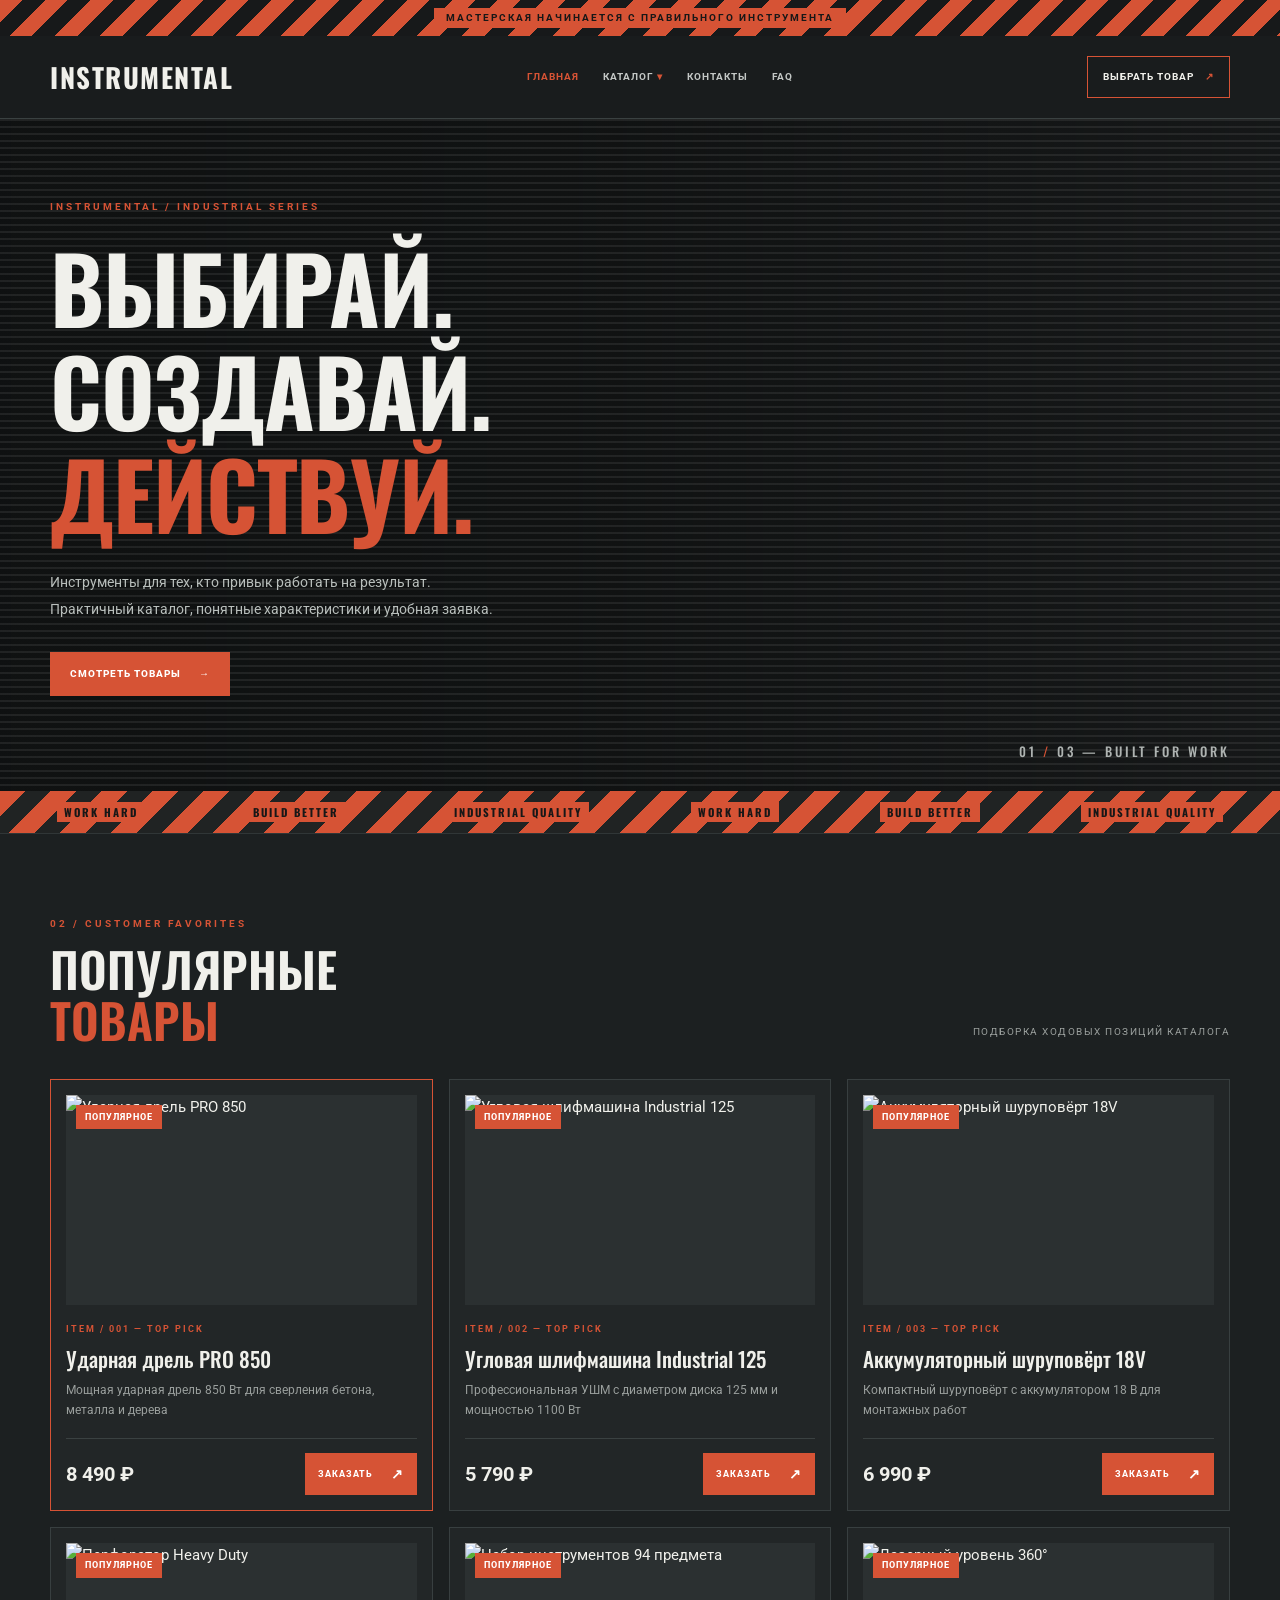
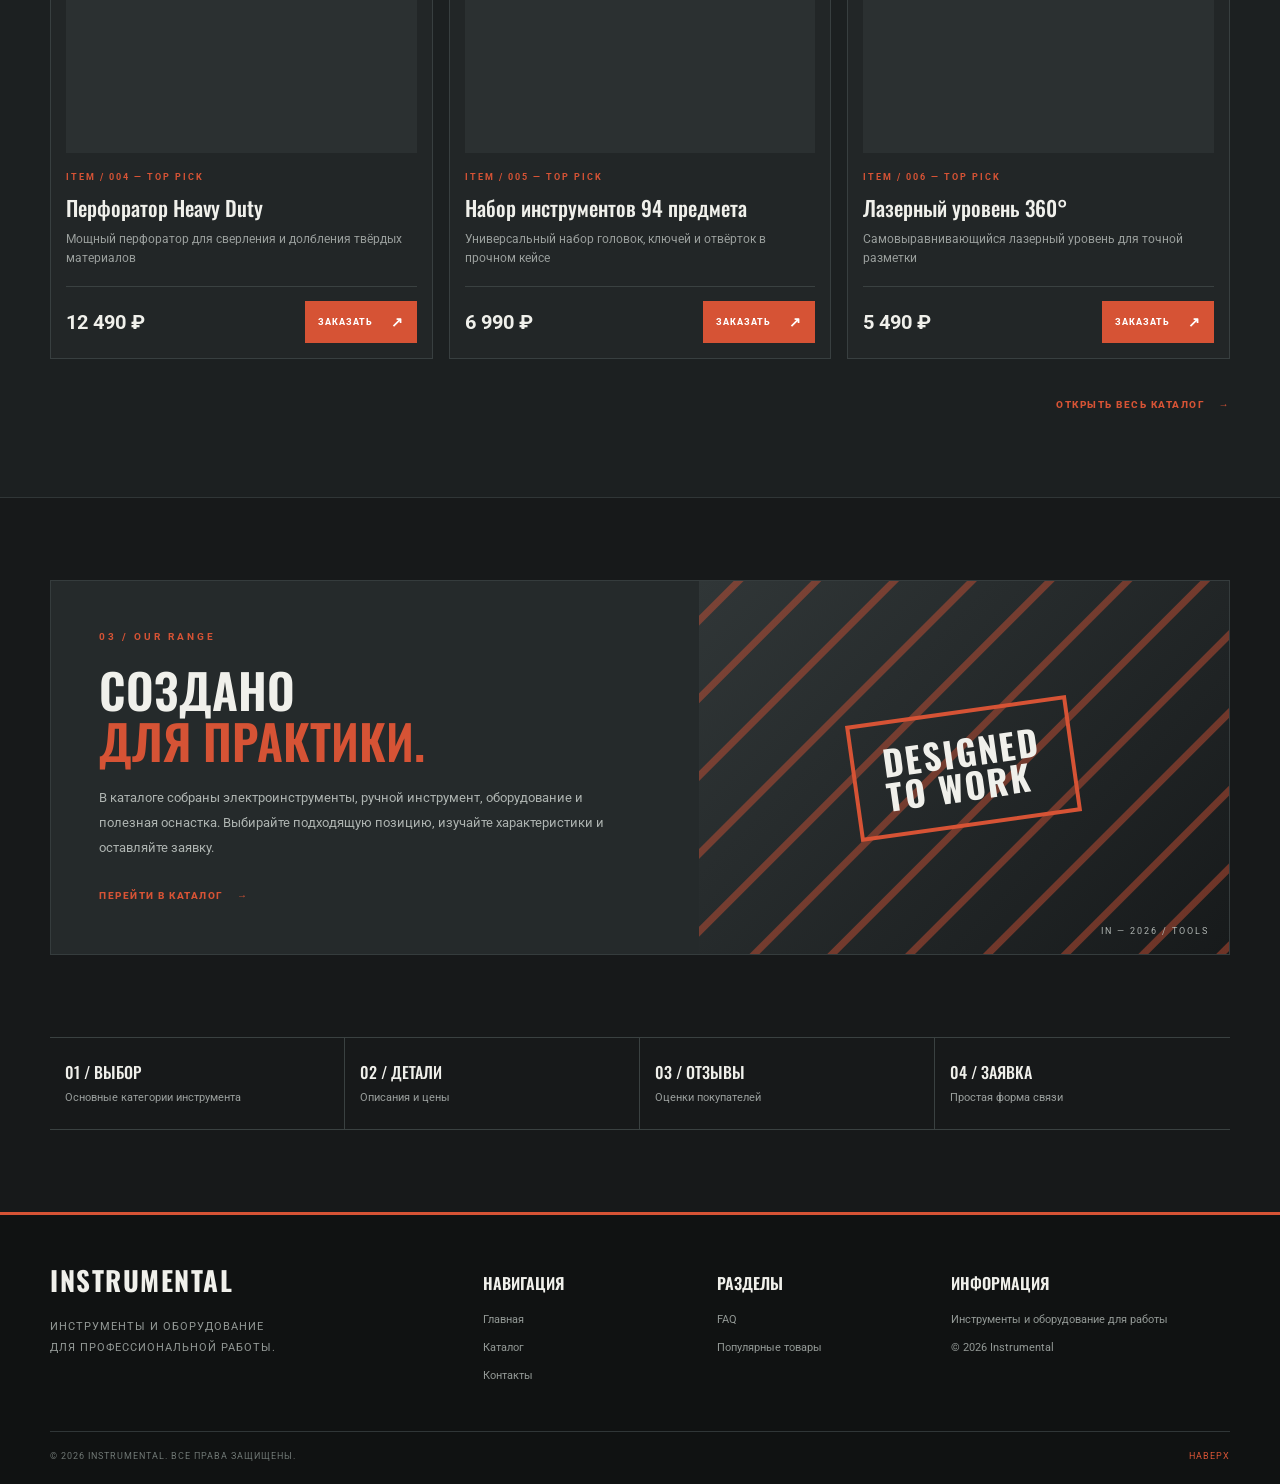
==== index.html @ 22a8054e "рефакторинг html" ====
<!DOCTYPE html>
<html lang="ru">

<head>
    <meta charset="UTF-8">
    <meta name="viewport" content="width=device-width, initial-scale=1.0">
    <meta name="theme-color" content="#171a1b">

    <link rel="preconnect" href="https://fonts.googleapis.com">
    <link rel="preconnect" href="https://fonts.gstatic.com" crossorigin>

    <link
        href="https://fonts.googleapis.com/css2?family=Oswald:wght@400;500;600;700&family=Roboto:wght@300;400;500;700&display=swap"
        rel="stylesheet"
    >

    <link rel="stylesheet" href="css/style.css">

    <meta
        name="description"
        content="Инструменты для мастерской и строительства. Каталог электроинструментов, оснастки и оборудования."
    >

    <title>INSTRUMENTAL — инструменты для работы</title>

    <script src="js/products.js" defer></script>
    <script src="js/home.js" defer></script>
    <script src="js/order-form.js" defer></script>
    <script src="js/to-top.js" defer></script>
</head>

<body>

    <div class="topbar" id="topbar">
        <span>
            МАСТЕРСКАЯ НАЧИНАЕТСЯ С ПРАВИЛЬНОГО ИНСТРУМЕНТА
        </span>
    </div>

    <header class="site-header" id="top">
        <div class="container site-header__inner">

            <a class="site-logo" href="index.html">
                <span class="site-logo__word">INSTRUMENTAL</span>
            </a>

            <nav class="site-nav" aria-label="Основная навигация">
                <ul class="site-nav__list">

                    <li>
                        <a
                            class="site-nav__link site-nav__link--active"
                            href="index.html"
                        >
                            Главная
                        </a>
                    </li>

                    <li class="site-nav__item--dropdown">
                        <a class="site-nav__link" href="catalog.html">
                            Каталог
                            <span class="dropdown-arrow">▾</span>
                        </a>

                        <ul class="dropdown-menu">
                            <li>
                                <a href="catalog.html?category=power">
                                    Электроинструменты
                                </a>
                            </li>

                            <li>
                                <a href="catalog.html?category=hand">
                                    Ручные инструменты
                                </a>
                            </li>

                            <li>
                                <a href="catalog.html?category=equipment">
                                    Оборудование
                                </a>
                            </li>

                            <li>
                                <a href="catalog.html?category=accessories">
                                    Аксессуары
                                </a>
                            </li>

                            <li>
                                <a href="catalog.html">
                                    Все товары
                                </a>
                            </li>
                        </ul>
                    </li>

                    <li>
                        <a class="site-nav__link" href="contacts.html">
                            Контакты
                        </a>
                    </li>

                    <li>
                        <a class="site-nav__link" href="faq.html">
                            FAQ
                        </a>
                    </li>

                </ul>
            </nav>

            <a class="header-cta" href="catalog.html">
                ВЫБРАТЬ ТОВАР
                <span>↗</span>
            </a>

        </div>
    </header>

    <main>

        <!-- Hero -->
        <section class="hero">
            <div class="hero__texture"></div>

            <div class="container hero__inner">

                <div class="hero__content">
                    <p class="eyebrow">INSTRUMENTAL / INDUSTRIAL SERIES</p>

                    <h1>
                        ВЫБИРАЙ.<br>
                        СОЗДАВАЙ.<br>
                        <span>ДЕЙСТВУЙ.</span>
                    </h1>

                    <p class="hero__description">
                        Инструменты для тех, кто привык работать на результат.
                        Практичный каталог, понятные характеристики
                        и удобная заявка.
                    </p>

                    <a class="button button--primary" href="#popular">
                        СМОТРЕТЬ ТОВАРЫ
                        <span>→</span>
                    </a>
                </div>

                <div class="hero__index">
                    01 <span>/</span> 03 — BUILT FOR WORK
                </div>

            </div>
        </section>

        <!-- Running ticker -->
        <div class="signal-strip">
            <div class="signal-strip__track">
                <span>WORK HARD</span>
                <span>BUILD BETTER</span>
                <span>INDUSTRIAL QUALITY</span>
                <span>WORK HARD</span>
                <span>BUILD BETTER</span>
                <span>INDUSTRIAL QUALITY</span>
            </div>
        </div>

        <!-- Popular products -->
        <section class="section section--products" id="popular">
            <div class="container">

                <div class="section-heading">
                    <div>
                        <p class="eyebrow">02 / CUSTOMER FAVORITES</p>

                        <h2>
                            ПОПУЛЯРНЫЕ<br>
                            <span>ТОВАРЫ</span>
                        </h2>
                    </div>

                    <p class="section-heading__note">
                        ПОДБОРКА ХОДОВЫХ ПОЗИЦИЙ КАТАЛОГА
                    </p>
                </div>

                <div class="products-grid" id="popular-products"></div>

                <div class="section-more">
                    <a class="text-link" href="catalog.html">
                        ОТКРЫТЬ ВЕСЬ КАТАЛОГ
                        <span>→</span>
                    </a>
                </div>

            </div>
        </section>

        <!-- Catalog information -->
        <section class="container info-section">
            <div class="info-panel">

                <div class="info-panel__content">
                    <p class="eyebrow">03 / OUR RANGE</p>

                    <h2>
                        СОЗДАНО<br>
                        <span>ДЛЯ ПРАКТИКИ.</span>
                    </h2>

                    <p>
                        В каталоге собраны электроинструменты, ручной инструмент,
                        оборудование и полезная оснастка. Выбирайте подходящую
                        позицию, изучайте характеристики и оставляйте заявку.
                    </p>

                    <a class="text-link" href="catalog.html">
                        ПЕРЕЙТИ В КАТАЛОГ
                        <span>→</span>
                    </a>
                </div>

                <div class="info-panel__visual">
                    <div class="info-panel__stamp">
                        DESIGNED<br>
                        TO WORK
                    </div>

                    <div class="info-panel__serial">
                        IN — 2026 / TOOLS
                    </div>
                </div>

            </div>
        </section>

        <!-- Features -->
        <section class="container feature-line">

            <div>
                <strong>01 / ВЫБОР</strong>
                <span>Основные категории инструмента</span>
            </div>

            <div>
                <strong>02 / ДЕТАЛИ</strong>
                <span>Описания и цены</span>
            </div>

            <div>
                <strong>03 / ОТЗЫВЫ</strong>
                <span>Оценки покупателей</span>
            </div>

            <div>
                <strong>04 / ЗАЯВКА</strong>
                <span>Простая форма связи</span>
            </div>

        </section>

    </main>

    <!-- Footer -->
    <footer class="site-footer">
        <div class="container">

            <div class="site-footer__main">

                <div>
                    <a class="site-logo" href="index.html">
                        <span class="site-logo__word">INSTRUMENTAL</span>
                    </a>

                    <p class="site-footer__about">
                        ИНСТРУМЕНТЫ И ОБОРУДОВАНИЕ<br>
                        ДЛЯ ПРОФЕССИОНАЛЬНОЙ РАБОТЫ.
                    </p>
                </div>

                <div>
                    <h3>НАВИГАЦИЯ</h3>

                    <a href="index.html">Главная</a>
                    <a href="catalog.html">Каталог</a>
                    <a href="contacts.html">Контакты</a>
                </div>

                <div>
                    <h3>РАЗДЕЛЫ</h3>

                    <a href="faq.html">FAQ</a>
                    <a href="index.html#popular">Популярные товары</a>
                </div>

                <div>
                    <h3>ИНФОРМАЦИЯ</h3>

                    <p>Инструменты и оборудование для работы</p>
                    <p>© 2026 Instrumental</p>
                </div>

            </div>

            <div class="site-footer__bottom">
                <span>© 2026 INSTRUMENTAL. ВСЕ ПРАВА ЗАЩИЩЕНЫ.</span>
                <a href="#topbar">НАВЕРХ</a>
            </div>

        </div>
    </footer>

    <!-- Scroll to top -->
    <button class="to-top" id="toTop" aria-label="Наверх" hidden>
        <svg
            class="to-top__screw"
            xmlns="http://www.w3.org/2000/svg"
            viewBox="185 0 140 512"
            aria-hidden="true"
        >
            <path d="M314.548-1H195.082c-3.413,0-5.973,2.56-7.68,5.12s-0.853,5.973,0.853,8.533l25.6,34.133c1.707,2.56,4.267,3.413,6.827,3.413h8.533v19.413l-5.973-1.493c-4.267-1.707-9.387,1.707-10.24,5.973-1.707,4.267,1.707,9.387,5.973,10.24l10.24,2.56v16.853l-5.973-1.493c-4.267-1.707-9.387,1.707-10.24,5.973-1.707,4.267,1.707,9.387,5.973,10.24l10.24,2.56v16.853l-5.973-1.493c-4.267-1.707-9.387,1.707-10.24,5.973-1.707,4.267,1.707,9.387,5.973,10.24l10.24,2.56v16.853l-5.973-1.493c-4.267-1.707-9.387,1.707-10.24,5.973-1.707,4.267,1.707,9.387,5.973,10.24l10.24,2.56v16.853l-5.973-1.493c-4.267-1.707-9.387,1.707-10.24,5.973-1.707,4.267,1.707,9.387,5.973,10.24l10.24,2.56v16.853l-5.973-1.493c-4.267-1.707-9.387,1.707-10.24,5.973-1.707,4.267,1.707,9.387,5.973,10.24l10.24,2.56v16.853l-5.973-1.493c-4.267-1.707-9.387,1.707-10.24,5.973-1.707,4.267,1.707,9.387,5.973,10.24l10.24,2.56v16.853l-5.973-1.493c-4.267-1.707-9.387,1.707-10.24,5.973-1.707,4.267,1.707,9.387,5.973,10.24l10.24,2.56v3.413c0,4.516.093,9.018.274,13.508l-6.247-1.562c-4.267-1.707-9.387,1.707-10.24,5.973-1.707,4.267,1.707,9.387,5.973,10.24l11.706,2.926c2.431,25.914,7.904,51.394,16.454,76.434.853,3.413,4.267,5.973,7.68,5.973s6.827-2.56,7.68-5.973c7.281-20.804,12.331-42.561,15.174-64.687l9.573,2.393c4.267,0,7.68-2.56,8.533-5.973 1.707-4.267-1.707-9.387-5.973-10.24l-12.107-3.027c.428-5.535.714-11.083.868-16.636l6.972 1.743c4.267,0,7.68-2.56,8.533-5.973 1.707-4.267-1.707-9.387-5.973-10.24l-11.093-2.773V270.36l6.827 1.707c4.267,0,7.68-2.56,8.533-5.973 1.707-4.267-1.707-9.387-5.973-10.24l-11.093-2.773v-16.853l6.827 1.707c4.267,0,7.68-2.56,8.533-5.973 1.707-4.267-1.707-9.387-5.973-10.24l-11.093-2.773v-16.853l6.827 1.707c4.267,0,7.68-2.56,8.533-5.973 1.707-4.267-1.707-9.387-5.973-10.24l-11.093-2.773V167.96l6.827 1.707c4.267,0,7.68-2.56,8.533-5.973 1.707-4.267-1.707-9.387-5.973-10.24l-11.093-2.773v-16.853l6.827 1.707c4.267,0,7.68-2.56,8.533-5.973 1.707-4.267-1.707-9.387-5.973-10.24l-11.093-2.773V99.693l6.827 1.707c4.267,0,7.68-2.56,8.533-5.973 1.707-4.267-1.707-9.387-5.973-10.24l-11.093-2.773V50.2h8.533c2.56,0,5.12-.853,6.827-3.413l25.6-34.133c1.707-2.56,2.56-5.973.853-8.533C320.522.707 317.962-1 314.548-1z"/>
        </svg>
    </button>

    <!-- Order dialog -->
    <dialog class="order-dialog" id="order-dialog" aria-labelledby="order-dialog-title">

        <div class="order-dialog__top">
            <p class="eyebrow">INSTRUMENTAL / ORDER FORM</p>

            <button
                class="order-dialog__x"
                type="button"
                id="close-order-dialog"
                aria-label="Закрыть окно"
            >
                ×
            </button>
        </div>

        <h2 class="order-dialog__title" id="order-dialog-title">
            ОФОРМЛЕНИЕ<br>
            <span>ЗАЯВКИ</span>
        </h2>

        <div class="order-product" id="order-product" hidden>
            <img
                class="order-product__image"
                id="order-product-image"
                src=""
                alt=""
                width="100"
                height="100"
            >

            <div>
                <h3 class="order-product__title" id="order-product-title"></h3>
                <p class="order-product__price" id="order-product-price"></p>
            </div>
        </div>

        <form class="order-form" id="order-form">

            <input
                id="selected-product"
                name="selected-product"
                type="hidden"
            >

            <div class="order-form__field">
                <label for="order-name">ИМЯ</label>

                <input
                    id="order-name"
                    name="name"
                    type="text"
                    placeholder="Введите ваше имя"
                    minlength="2"
                    autocomplete="given-name"
                    required
                >
            </div>

            <div class="order-form__field">
                <label for="order-email">E-MAIL</label>

                <input
                    id="order-email"
                    name="email"
                    type="email"
                    placeholder="example@mail.ru"
                    autocomplete="email"
                    required
                >
            </div>

            <div class="order-form__field">
                <label for="order-phone">ТЕЛЕФОН</label>

                <input
                    id="order-phone"
                    name="phone"
                    type="tel"
                    placeholder="+7 (900) 000-00-00"
                    autocomplete="tel"
                    required
                >
            </div>

            <div class="order-form__field">
                <label for="order-topic">ТЕМА ЗАЯВКИ</label>

                <select id="order-topic" name="topic" required>
                    <option value="">Выберите тему</option>
                    <option value="product">Заказ товара</option>
                    <option value="consultation">Консультация</option>
                    <option value="delivery">Доставка</option>
                </select>
            </div>

            <div class="order-form__field">
                <label for="order-comment">КОММЕНТАРИЙ</label>

                <textarea
                    id="order-comment"
                    name="comment"
                    rows="3"
                    placeholder="Дополнительная информация"
                ></textarea>
            </div>

            <label class="agreement">
                <input
                    id="order-agreement"
                    name="agreement"
                    type="checkbox"
                    required
                >
                Я согласен на обработку данных
            </label>

            <div class="order-form__actions">
                <button
                    class="button button--secondary"
                    type="button"
                    id="cancel-order-dialog"
                >
                    ОТМЕНА
                </button>

                <button class="button button--primary" type="submit">
                    ОТПРАВИТЬ ЗАЯВКУ ↗
                </button>
            </div>

        </form>
    </dialog>

    <p class="success-message" id="success-message" role="status" hidden>
        ЗАЯВКА ПОДГОТОВЛЕНА.
    </p>

</body>
</html>
---- css/style.css ----
/* INDUSTRIAL THEME — Instrumental */
:root {
  --bg: #17191a;
  --bg-deep: #101212;
  --panel: #222627;
  --panel-light: #2a2f30;
  --text: #f0f0eb;
  --muted: #9a9f9d;
  --accent: #d65335;
  --accent-dark: #a93623;
  --border: #3a4141;
  --white: #fff;
  --container: 1180px;
  --space: 8px;
}
* { box-sizing: border-box; }
html { scroll-behavior: smooth; }
body {
  margin: 0;
  background: var(--bg);
  color: var(--text);
  font: 400 15px/1.6 "Roboto", Arial, sans-serif;
}
a { color: inherit; text-decoration: none; }
button, input, select, textarea { font: inherit; }
button, a { -webkit-tap-highlight-color: transparent; }
img { display: block; max-width: 100%; }
.container { width: min(var(--container), calc(100% - 48px)); margin-inline: auto; }
[hidden] { display: none !important; }

.topbar {
  min-height: 34px;
  display: grid;
  place-items: center;
  padding: 8px 16px;
  color: #171717;
  background: repeating-linear-gradient(135deg, #d65335 0 16px, #17191a 16px 32px);
  font: 700 10px/1.4 "Roboto", sans-serif;
  letter-spacing: 2px;
  text-align: center;
}
.topbar span { padding: 3px 12px; background: var(--accent); }
.site-header { background: #191c1d; border-bottom: 1px solid var(--border); }
.site-header__inner { min-height: 82px; display: flex; align-items: center; justify-content: space-between; gap: 24px; }
.site-logo { flex: 0 0 auto; display: inline-flex; align-items: center; color: var(--text); font: 700 27px/1 "Oswald", sans-serif; letter-spacing: 1.5px; }
.site-logo__word { color: var(--text); }
.site-logo:hover .site-logo__word { color: var(--accent); }
.site-nav__list { display: flex; align-items: center; flex-wrap: wrap; gap: 4px; margin: 0; padding: 0; list-style: none; }
.site-nav__link {
  display: block; padding: 12px 10px; color: #c3c7c5;
  font-size: 10px; font-weight: 700; letter-spacing: 1px; text-transform: uppercase;
  transition: color .2s, background .2s;
}
.site-nav__link:hover, .site-nav__link--active { color: var(--accent); }
.site-nav__item--dropdown { position: relative; }
.dropdown-arrow { color: var(--accent); }
.dropdown-menu {
  position: absolute; z-index: 20; top: 100%; left: 0; min-width: 220px;
  margin: 0; padding: 8px 0; list-style: none; background: #202425;
  border: 1px solid var(--border); box-shadow: 0 12px 28px #0008;
  opacity: 0; visibility: hidden; transform: translateY(8px); transition: .2s;
}
.dropdown-menu a { display: block; padding: 10px 16px; color: #d7d9d7; font-size: 12px; }
.dropdown-menu a:hover, .dropdown-menu a:focus-visible { color: var(--accent); background: #2b3031; }
.site-nav__item--dropdown:hover > .dropdown-menu,
.site-nav__item--dropdown:focus-within > .dropdown-menu { opacity: 1; visibility: visible; transform: none; }
.header-cta { padding: 12px 15px; border: 1px solid var(--accent); color: var(--text); font-size: 10px; font-weight: 700; letter-spacing: 1px; white-space: nowrap; }
.header-cta span { color: var(--accent); margin-left: 8px; }

.hero {
  position: relative; min-height: 560px; display: flex; align-items: center; overflow: hidden;
  background:
    linear-gradient(90deg, rgba(15,17,17,.98) 0%, rgba(15,17,17,.88) 44%, rgba(15,17,17,.24) 100%),
    url("https://images.unsplash.com/photo-1504148455328-c376907d081c?auto=format&fit=crop&w=1800&q=85") center/cover;
}
.hero::after {
  content: ""; position: absolute; inset: 0; pointer-events: none; opacity: .15;
  background-image: repeating-linear-gradient(0deg, transparent 0 5px, #fff 6px, transparent 7px);
}
.hero__inner { position: relative; z-index: 1; display: flex; align-items: end; justify-content: space-between; min-height: 560px; }
.hero__content { max-width: 660px; padding: 80px 0 95px; }
.eyebrow { margin: 0 0 20px; color: var(--accent); font-size: 10px; font-weight: 700; letter-spacing: 3px; }
.hero h1 { margin: 0 0 25px; font: 700 clamp(54px, 8vw, 92px)/1.12 "Oswald", sans-serif; letter-spacing: -1px; }
.hero h1 span, .section-heading h2 span, .info-panel h2 span, .order-dialog__title span { color: var(--accent); }
.hero__description { max-width: 450px; margin: 0; color: #b9bfbc; font-size: 14px; line-height: 1.9; }
.button { display: inline-flex; align-items: center; justify-content: center; gap: 18px; min-height: 44px; padding: 12px 19px; border: 1px solid transparent; cursor: pointer; font-size: 10px; font-weight: 800; letter-spacing: 1px; text-transform: uppercase; transition: .2s; }
.button--primary { margin-top: 30px; background: var(--accent); color: #fff; }
.button--primary:hover { background: #f0eee8; color: #17191a; }
.hero__index { padding-bottom: 30px; color: #aeb3b1; font: 500 13px "Oswald", sans-serif; letter-spacing: 3px; }
.hero__index span { color: var(--accent); }

.signal-strip { overflow: hidden; padding: 11px 0; color: #171717; background: repeating-linear-gradient(135deg, #d65335 0 18px, #202323 18px 36px); }
.signal-strip__track { display: flex; align-items: center; justify-content: space-around; gap: 28px; min-width: max-content; padding: 0 20px; font: 700 11px "Oswald", sans-serif; letter-spacing: 2px; }
.signal-strip__track span { padding: 2px 7px; background: #d65335; }
.signal-strip__track b { color: #f4eee5; font-size: 12px; }

.section { padding-block: 82px; }
.section-heading { display: flex; align-items: end; justify-content: space-between; gap: 25px; margin-bottom: 34px; }
.section-heading .eyebrow { margin-bottom: 12px; }
.section-heading h2, .info-panel h2 { margin: 0; font: 600 clamp(34px, 5vw, 48px)/1.05 "Oswald", sans-serif; }
.section-heading__note { margin: 0 0 5px; color: var(--muted); font-size: 10px; letter-spacing: 1.5px; text-align: right; }
.advantages-grid { display: grid; grid-template-columns: repeat(4, 1fr); border: 1px solid var(--border); }
.advantage-card { position: relative; min-height: 220px; padding: 25px 22px; border-right: 1px solid var(--border); background: var(--panel); }
.advantage-card:last-child { border-right: 0; }
.advantage-card__number { color: var(--accent); font: 500 12px "Oswald", sans-serif; letter-spacing: 2px; }
.advantage-card__mark { margin: 18px 0 12px; color: #e0e1dc; font-size: 25px; }
.advantage-card h3 { margin: 0 0 8px; font: 500 17px "Oswald", sans-serif; }
.advantage-card p { margin: 0; color: var(--muted); font-size: 12px; line-height: 1.7; }

.section--products { background: #1c2021; border-block: 1px solid #303637; }
.products-grid { display: grid; grid-template-columns: repeat(3, minmax(0, 1fr)); gap: 16px; }
.product-card { position: relative; display: flex; flex-direction: column; min-width: 0; padding: 15px; border: 1px solid #383f40; background: var(--panel); transition: transform .25s, border-color .25s, box-shadow .25s; }
.product-card:hover, .product-card--featured { border-color: var(--accent); }
.product-card:hover { transform: translateY(-4px); box-shadow: 0 10px 25px #0004; }
.product-card__badge { position: absolute; z-index: 2; top: 25px; left: 25px; padding: 5px 9px; background: var(--accent); color: #fff; font-size: 9px; font-weight: 800; letter-spacing: 1px; }
.product-card__image-wrap { display: grid; place-items: center; height: 220px; overflow: hidden; background: #2b3031; }
.product-card__img { width: 100%; height: 100%; object-fit: contain; }
.product-card__code { margin: 17px 0 7px; color: var(--accent); font-size: 9px; font-weight: 700; letter-spacing: 2px; }
.product-card__title { min-height: 28px; margin: 0; font: 500 21px "Oswald", sans-serif; }
.product-card__description { margin: 7px 0 18px; color: var(--muted); font-size: 12px; }
.product-card__bottom { display: flex; align-items: center; justify-content: space-between; gap: 12px; margin-top: auto; padding-top: 14px; border-top: 1px solid #3a4141; }
.product-card__price { margin: 0; font-size: 20px; font-weight: 700; white-space: nowrap; }
.button--order { min-height: 38px; padding: 9px 12px; background: var(--accent); color: #fff; font-size: 9px; }
.button--order:hover { background: #f0eee8; color: #17191a; }
.button--order span { font-size: 14px; }

.info-section { padding-block: 82px; }
.info-panel { display: grid; grid-template-columns: 1.1fr .9fr; min-height: 340px; overflow: hidden; background: #252a2b; border: 1px solid #353c3d; }
.info-panel__content { align-self: center; padding: 48px; }
.info-panel__content > p:not(.eyebrow) { max-width: 540px; margin: 20px 0; color: #aeb4b1; font-size: 13px; line-height: 1.9; }
.text-link { display: inline-block; margin-top: 8px; color: var(--accent); font-size: 10px; font-weight: 800; letter-spacing: 1.5px; }
.text-link span { margin-left: 10px; }
.info-panel__visual { position: relative; display: grid; place-items: center; min-height: 300px; background: linear-gradient(135deg, #303637, #171a1b); }
.info-panel__visual::before { content: ""; position: absolute; inset: 0; opacity: .45; background: repeating-linear-gradient(135deg, transparent 0 24px, #d65335 25px 31px, transparent 32px 55px); }
.info-panel__stamp { position: relative; padding: 20px 28px; border: 4px solid var(--accent); color: var(--text); font: 700 35px/.98 "Oswald", sans-serif; letter-spacing: 2px; transform: rotate(-8deg); }
.info-panel__serial { position: absolute; right: 20px; bottom: 16px; color: #aeb4b1; font-size: 9px; letter-spacing: 2px; }
.feature-line { display: grid; grid-template-columns: repeat(4, 1fr); margin-bottom: 82px; border-block: 1px solid var(--border); }
.feature-line > div { padding: 22px 15px; border-right: 1px solid var(--border); }
.feature-line > div:last-child { border-right: 0; }
.feature-line strong, .feature-line span { display: block; }
.feature-line strong { margin-bottom: 5px; font: 500 16px "Oswald", sans-serif; }
.feature-line span { color: var(--muted); font-size: 11px; }

.site-footer { padding: 52px 0 20px; background: var(--bg-deep); border-top: 3px solid var(--accent); }
.site-footer__main { display: grid; grid-template-columns: 2fr 1fr 1fr 1.4fr; gap: 35px; }
.site-footer__main h3 { margin: 4px 0 15px; font: 600 16px "Oswald", sans-serif; }
.site-footer__main p, .site-footer__main a:not(.site-logo) { display: block; margin: 0 0 7px; color: #929895; font-size: 11px; line-height: 1.9; }
.site-footer__main a:hover { color: var(--accent); }
.site-footer__about { margin-top: 18px !important; letter-spacing: 1px; }
.site-footer__bottom { display: flex; justify-content: space-between; gap: 20px; margin-top: 38px; padding-top: 17px; border-top: 1px solid #303637; color: #6f7774; font-size: 9px; letter-spacing: 1px; }
.site-footer__bottom a { color: var(--accent); }
.to-top {
  position: fixed; right: 22px; bottom: 22px; z-index: 30;
  display: grid; place-items: center; width: 48px; height: 48px;
  padding: 9px; border: 1px solid var(--border); border-radius: 2px;
  background: #202526; color: #f0eee8; cursor: pointer;
  box-shadow: 0 4px 15px #0006;
  opacity: 1; transform: translateY(0);
  transition: color .2s ease, border-color .2s ease, background .2s ease, transform .2s ease, opacity .2s ease;
}
.to-top:hover, .to-top:focus-visible { color: var(--accent); border-color: var(--accent); background: #292e2f; }
.to-top__screw {
  display: block;
  width: 13px;
  height: 38px;
  fill: currentColor;
  transform: rotate(180deg) translateY(10px);
    transform-origin: center;
  transition: fill .2s ease;
}

.to-top:hover .to-top__screw,
.to-top:focus-visible .to-top__screw {
  fill: var(--accent);
}
.to-top[hidden] { display: none !important; }
@media (max-width: 600px) { .to-top { right: 14px; bottom: 14px; width: 44px; height: 44px; } }

.order-dialog { width: min(560px, calc(100% - 28px)); max-height: min(90vh, 850px); overflow-y: auto; padding: 26px; border: 1px solid #4a5151; background: #202526; color: var(--text); box-shadow: 0 20px 70px #0009; }
.order-dialog::backdrop { background: #000b; backdrop-filter: blur(3px); }
.order-dialog__top { display: flex; align-items: center; justify-content: space-between; }
.order-dialog__top .eyebrow { margin: 0; }
.order-dialog__x { width: 34px; height: 34px; border: 1px solid var(--border); background: transparent; color: var(--text); font-size: 23px; cursor: pointer; }
.order-dialog__title { margin: 18px 0 22px; font: 600 34px/1.05 "Oswald", sans-serif; }
.order-product { display: flex; align-items: center; gap: 15px; margin-bottom: 20px; padding: 12px; background: #2a3031; border: 1px solid var(--border); }
.order-product__image { width: 78px; height: 78px; object-fit: contain; background: #353b3c; }
.order-product__title { margin: 0 0 5px; font: 500 18px "Oswald", sans-serif; }
.order-product__price { margin: 0; color: var(--accent); font-weight: 700; }
.order-form { display: grid; grid-template-columns: 1fr 1fr; gap: 13px; }
.order-form__field { min-width: 0; }
.order-form__field label { display: block; margin-bottom: 6px; color: #c4c9c6; font-size: 9px; font-weight: 700; letter-spacing: 1.5px; }
.order-form__field input, .order-form__field select, .order-form__field textarea { width: 100%; min-width: 0; padding: 11px; border: 1px solid #424a4a; border-radius: 0; outline: 0; background: #171b1c; color: var(--text); }
.order-form__field input:focus, .order-form__field select:focus, .order-form__field textarea:focus { border-color: var(--accent); }
.order-form__field textarea { resize: vertical; }
.order-form__field small { display: block; margin-top: 5px; color: var(--muted); font-size: 10px; }
.order-form__field:nth-child(7) { grid-column: 1 / -1; }
.order-form__field [aria-invalid="true"] { border-color: #ff6a50; }
.agreement { grid-column: 1 / -1; display: flex; align-items: center; gap: 9px; color: #bfc4c1; font-size: 11px; }
.agreement input { accent-color: var(--accent); }
.order-form__actions { grid-column: 1 / -1; display: flex; justify-content: flex-end; gap: 10px; margin-top: 8px; }
.order-form__actions .button { margin: 0; }
.button--secondary { border-color: #555d5d; background: transparent; color: var(--text); }
.button--secondary:hover { border-color: var(--accent); color: var(--accent); }
.success-message { width: min(var(--container), calc(100% - 48px)); margin: 25px auto; padding: 17px 20px; border-left: 4px solid var(--accent); background: #252a2b; color: var(--text); font-weight: 700; letter-spacing: .5px; }

:focus-visible { outline: 2px solid var(--accent); outline-offset: 3px; }
@media (max-width: 1050px) {
  .site-header__inner { flex-wrap: wrap; padding-block: 15px; }
  .site-nav { order: 3; width: 100%; }
  .site-nav__list { justify-content: center; }
  .advantages-grid { grid-template-columns: repeat(2, 1fr); }
  .advantage-card:nth-child(2) { border-right: 0; }
  .advantage-card:nth-child(-n+2) { border-bottom: 1px solid var(--border); }
}
@media (max-width: 760px) {
  .container { width: min(var(--container), calc(100% - 32px)); }
  .header-cta { margin-left: auto; }
  .site-nav__list { justify-content: flex-start; gap: 0; }
  .site-nav__link { padding: 10px 8px; font-size: 9px; }
  .hero, .hero__inner { min-height: 510px; }
  .hero__content { padding-block: 70px 85px; }
  .hero__index { display: none; }
  .section { padding-block: 60px; }
  .products-grid { grid-template-columns: repeat(2, minmax(0, 1fr)); }
  .info-panel { grid-template-columns: 1fr; }
  .info-panel__visual { min-height: 220px; }
  .feature-line { grid-template-columns: repeat(2, 1fr); }
  .feature-line > div:nth-child(2) { border-right: 0; }
  .feature-line > div:nth-child(-n+2) { border-bottom: 1px solid var(--border); }
  .site-footer__main { grid-template-columns: repeat(2, 1fr); }
}
@media (max-width: 520px) {
  .topbar { font-size: 8px; letter-spacing: 1px; }
  .site-header__inner { gap: 12px; }
  .site-logo { font-size: 23px; }
  .header-cta { padding: 10px; font-size: 8px; }
  .site-nav__list { gap: 2px; }
  .site-nav__link { padding: 8px 6px; font-size: 8px; letter-spacing: .5px; }
  .site-nav__item--dropdown { position: static; }
  .dropdown-menu { position: static; display: none; opacity: 1; visibility: visible; transform: none; box-shadow: none; }
  .site-nav__item--dropdown:hover > .dropdown-menu, .site-nav__item--dropdown:focus-within > .dropdown-menu { display: block; }
  .hero, .hero__inner { min-height: 480px; }
  .hero h1 { font-size: clamp(48px, 14vw, 68px); }
  .hero__content { padding-block: 60px; }
  .section-heading { display: block; }
  .section-heading__note { margin-top: 13px; text-align: left; }
  .advantages-grid { grid-template-columns: 1fr 1fr; }
  .advantage-card { min-height: 205px; padding: 18px 14px; }
  .advantage-card h3 { font-size: 14px; }
  .products-grid { grid-template-columns: 1fr; }
  .product-card__image-wrap { height: 230px; }
  .info-panel__content { padding: 30px 22px; }
  .feature-line { margin-bottom: 55px; }
  .feature-line > div { padding: 17px 10px; }
  .feature-line strong { font-size: 14px; }
  .site-footer__main { gap: 25px 15px; }
  .site-footer__bottom { flex-direction: column; }
  .order-dialog { padding: 20px 16px; }
  .order-form { grid-template-columns: 1fr; }
  .order-form__field:nth-child(7), .agreement, .order-form__actions { grid-column: auto; }
  .order-form__actions { flex-direction: column-reverse; }
}
@media (prefers-reduced-motion: reduce) {
  html { scroll-behavior: auto; }
  *, *::before, *::after { transition-duration: .01ms !important; animation-duration: .01ms !important; }
}


/* PAGE SYSTEM */
.page-content { padding-bottom: 80px; }
.breadcrumbs { display:flex; flex-wrap:wrap; gap:10px; padding:24px 0 12px; color:var(--muted); font-size:11px; }
.breadcrumbs a:hover { color:var(--accent); }
.page-intro { padding:58px 0 48px; border-bottom:1px solid var(--border); }
.page-intro .eyebrow { margin-bottom:14px; }
.page-intro h1 { margin:0; font:700 clamp(42px,7vw,76px)/.98 "Oswald",sans-serif; }
.page-intro h1 span { color:var(--accent); }
.page-intro > p:last-child { max-width:620px; margin:20px 0 0; color:var(--muted); line-height:1.8; }
.catalog-layout { display:grid; grid-template-columns:245px minmax(0,1fr); gap:28px; padding-top:38px; }
.catalog-filters { align-self:start; padding:22px; border:1px solid var(--border); background:var(--panel); }
.catalog-filters h2,.catalog-products__title { margin:0; font:600 22px "Oswald",sans-serif; }
.catalog-filters__form { display:grid; gap:20px; margin-top:20px; }
.catalog-filters__group { display:grid; gap:9px; margin:0; padding:0 0 17px; border:0; border-bottom:1px solid var(--border); }
.catalog-filters__group legend { margin-bottom:10px; color:var(--accent); font-size:10px; font-weight:700; letter-spacing:1.5px; text-transform:uppercase; }
.catalog-filters__group label { color:#c5cac7; font-size:12px; }
.catalog-filters__input { width:100%; padding:10px; border:1px solid #424a4a; background:#171b1c; color:var(--text); }
.catalog-filters__label { display:flex; align-items:center; gap:9px; }
.catalog-filters__label input { accent-color:var(--accent); }
.catalog-filters__form .button { margin:0; }
.filter-reset { border:0; background:none; color:var(--muted); font-size:10px; letter-spacing:1px; cursor:pointer; }
.catalog-products__heading { display:flex; align-items:center; justify-content:space-between; gap:15px; margin-bottom:18px; }
.catalog-products__heading p { color:var(--muted); font-size:11px; }
.catalog-products .products-grid { grid-template-columns:repeat(2,minmax(0,1fr)); }
.product-card__title a:hover { color:var(--accent); }
.product-card__image-wrap { display:grid; place-items:center; height:210px; overflow:hidden; background:#2b3031; }
.product-card__image-wrap:hover .product-card__img { transform:scale(1.04); }
.product-card__img { transition:transform .25s; }
.section-more { margin-top:30px; text-align:right; }
.empty-state { grid-column:1/-1; padding:28px; border:1px solid var(--border); color:var(--muted); }
.product-detail { padding-top:34px; }
.product-detail__layout { display:grid; grid-template-columns:minmax(0,1fr) minmax(0,.9fr); gap:48px; align-items:center; }
.product-detail__image-wrapper { display:grid; place-items:center; min-height:420px; padding:30px; background:#252a2b; border:1px solid var(--border); }
.product-detail__image { width:100%; height:360px; object-fit:contain; }
.product-detail__info h1 { margin:0 0 18px; font:600 clamp(34px,5vw,52px)/1.05 "Oswald",sans-serif; }
.product-detail__description,.product-detail__category { color:var(--muted); line-height:1.8; }
.product-detail__info .product-card__price { margin:24px 0; font-size:30px; }
.product-detail__order-button { margin:0 0 20px; }
.reviews { border-top:1px solid var(--border); }
.reviews__list { display:grid; grid-template-columns:repeat(2,minmax(0,1fr)); gap:14px; margin:22px 0; }
.review-card { padding:18px; border:1px solid var(--border); background:var(--panel); }
.review-card h4 { margin:0 0 6px; font:500 18px "Oswald",sans-serif; }
.review-card__rating { color:var(--accent); }
.review-card time { color:var(--muted); font-size:10px; }
.reviews__form { display:grid; gap:10px; max-width:620px; padding:24px; border:1px solid var(--border); background:var(--panel); }
.reviews__form h3 { margin:0 0 8px; font:600 22px "Oswald",sans-serif; }
.reviews__form label { color:#c4c9c6; font-size:11px; }
.reviews__form input,.reviews__form select,.reviews__form textarea { width:100%; padding:11px; border:1px solid #424a4a; background:#171b1c; color:var(--text); }
.reviews__form .button { justify-self:start; margin:8px 0 0; }
.contact-grid { display:grid; grid-template-columns:repeat(3,1fr); gap:14px; padding:38px 0 55px; }
.contact-card { min-height:205px; padding:24px; border:1px solid var(--border); background:var(--panel); }
.contact-card h2 { margin:24px 0 12px; font:500 19px "Oswald",sans-serif; }
.contact-card a { color:var(--accent); }
.contact-card p { color:var(--muted); font-size:12px; }
.contact-cta { display:flex; align-items:center; justify-content:space-between; gap:25px; padding:34px; background:#252a2b; border:1px solid var(--border); }
.contact-cta h2 { margin:0; font:600 34px/1.05 "Oswald",sans-serif; }
.contact-cta h2 span { color:var(--accent); }
.contact-cta p:last-child { max-width:500px; color:var(--muted); }
.contact-cta .button { flex-shrink:0; margin:0; }
.faq-intro { min-height:0; }
.faq-intro h1 { max-width:800px; }
.faq-search { display:flex; max-width:620px; gap:10px; margin-top:25px; }
.faq-search__input { flex:1; min-width:0; padding:12px; border:1px solid #424a4a; background:#171b1c; color:var(--text); }
.faq-search .button { margin:0; }
.faq-categories { display:flex; flex-wrap:wrap; gap:8px; margin:22px 0; }
.faq-category { padding:9px 14px; border:1px solid var(--border); background:var(--panel); color:var(--text); font-size:10px; cursor:pointer; }
.faq-category:hover,.faq-category[aria-pressed="true"] { border-color:var(--accent); background:var(--accent); }
.faq-list { display:grid; gap:10px; }
.faq-item { border:1px solid var(--border); background:var(--panel); }
.faq-item h3 { margin:0; }
.faq-item__question { display:flex; align-items:center; justify-content:space-between; width:100%; padding:18px 20px; border:0; background:transparent; color:var(--text); text-align:left; font:500 18px "Oswald",sans-serif; cursor:pointer; }
.faq-item__icon { color:var(--accent); font-size:22px; }
.faq-item__answer { padding:0 20px 18px; color:var(--muted); font-size:13px; line-height:1.8; }
.faq-item__answer p { margin:0; }
.faq-item__answer a { color:var(--accent); }
.faq-empty { padding:20px; color:var(--muted); border:1px solid var(--border); }
.faq-contact { margin-top:35px; padding:30px; background:#252a2b; border:1px solid var(--border); }
.faq-contact h2 { margin:0; font:600 30px "Oswald",sans-serif; }
.faq-contact p { color:var(--muted); }
@media(max-width:900px) {
 .catalog-layout { grid-template-columns:1fr; }
 .catalog-filters__form { grid-template-columns:repeat(2,minmax(0,1fr)); align-items:end; }
 .catalog-filters__group { min-width:0; }
 .product-detail__layout { gap:25px; }
 .contact-grid { grid-template-columns:1fr 1fr; }
}
@media(max-width:650px) {
 .catalog-products .products-grid { grid-template-columns:1fr; }
 .catalog-filters__form { grid-template-columns:1fr; }
 .product-detail__layout { grid-template-columns:1fr; }
 .product-detail__image-wrapper { min-height:280px; }
 .product-detail__image { height:250px; }
 .reviews__list,.contact-grid { grid-template-columns:1fr; }
 .contact-cta { align-items:flex-start; flex-direction:column; padding:24px; }
 .faq-search { flex-direction:column; }
 .faq-search .button { align-self:flex-start; }
}
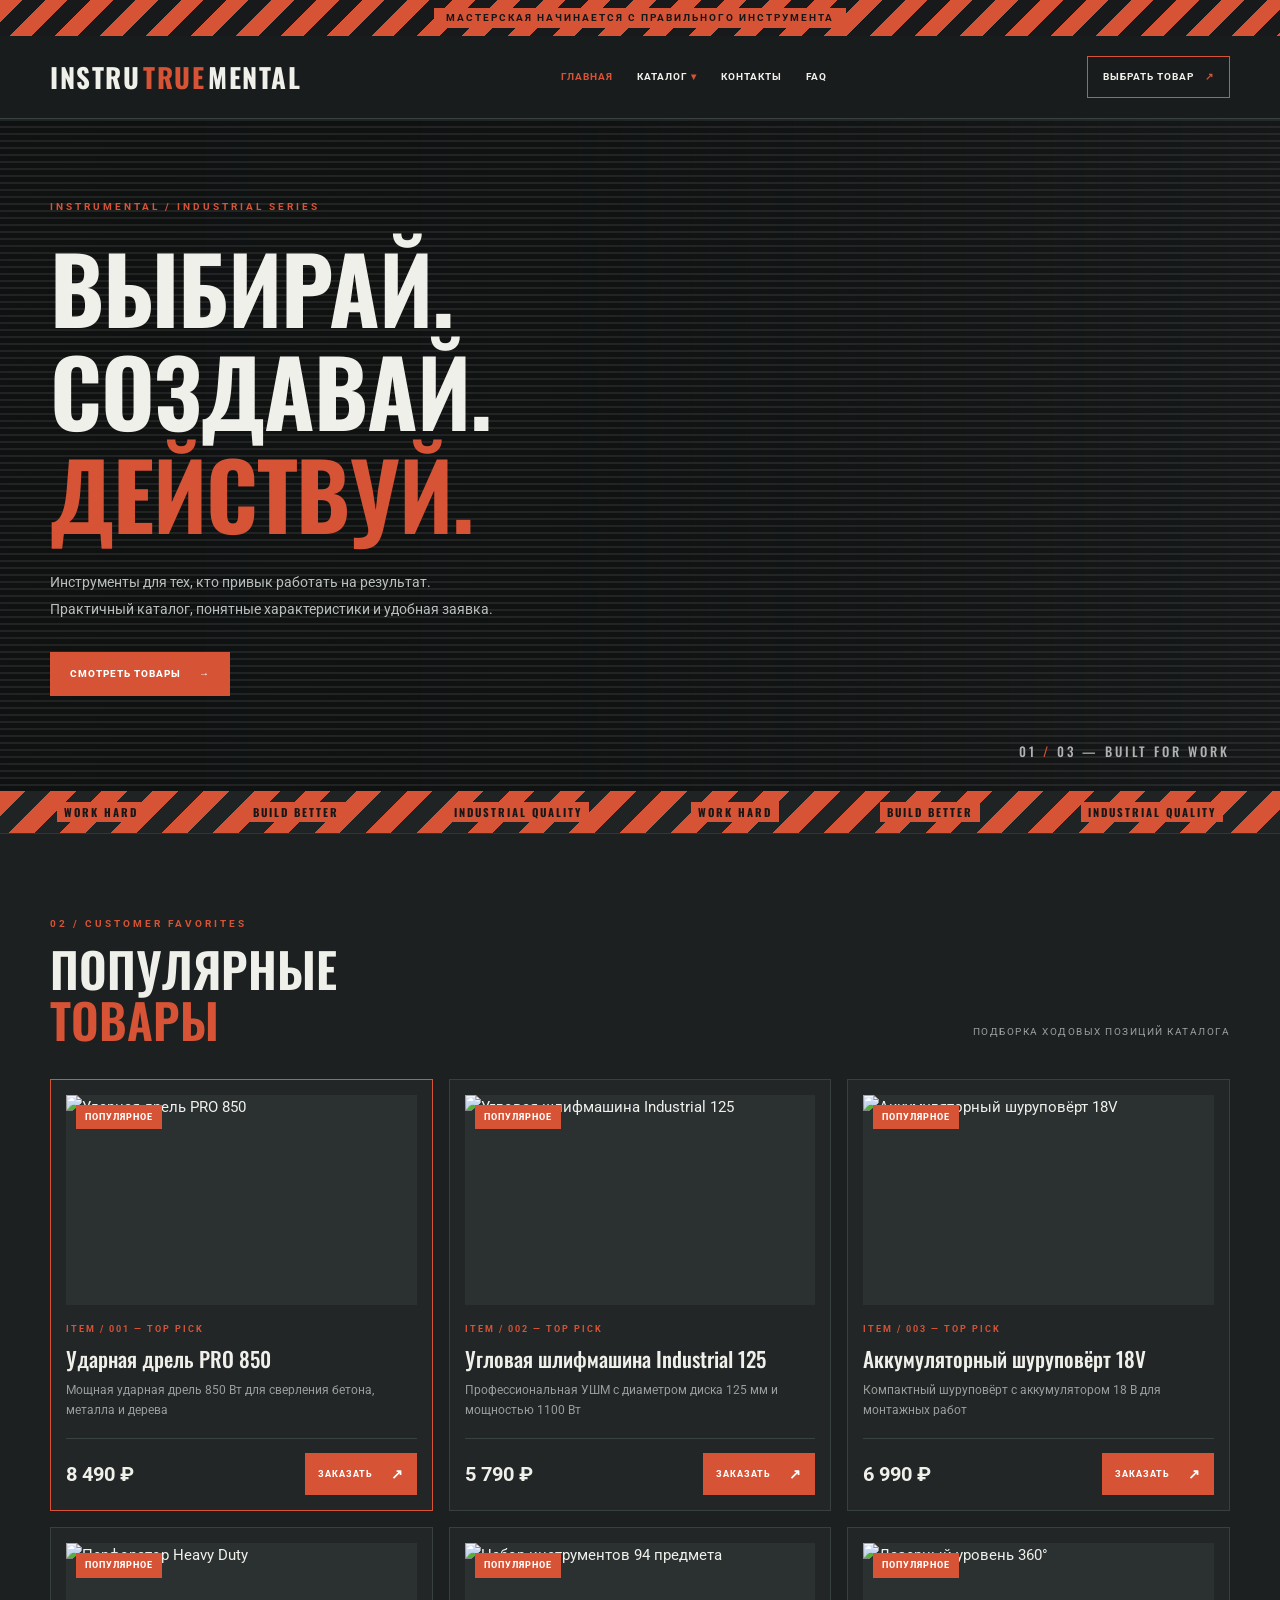
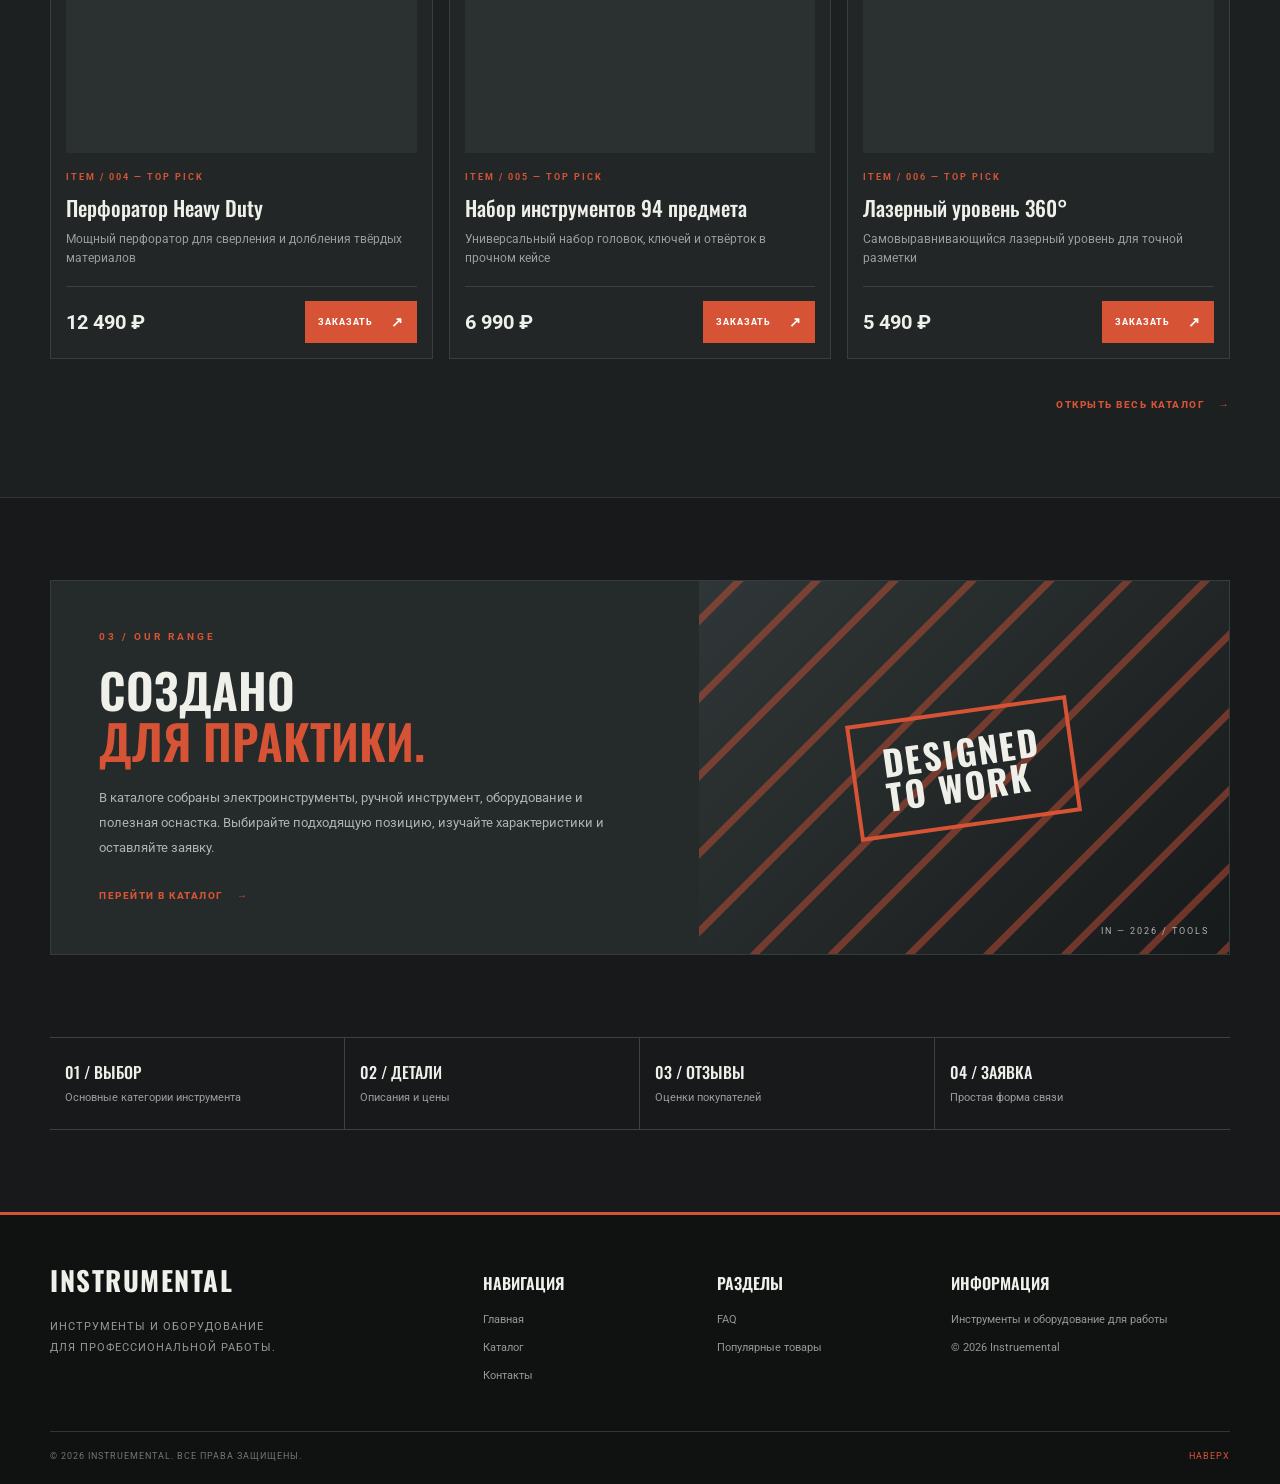
==== commit d519d4bb: "logo change" ====
--- a/index.html
+++ b/index.html
@@ -41,7 +41,9 @@
         <div class="container site-header__inner">
 
             <a class="site-logo" href="index.html">
-                <span class="site-logo__word">INSTRUMENTAL</span>
+                <span class="site-logo__word">
+                    INSTRU<span class="site-logo__accent">TRUE</span>MENTAL
+                </span>
             </a>
 
             <nav class="site-nav" aria-label="Основная навигация">
@@ -298,13 +300,13 @@
                     <h3>ИНФОРМАЦИЯ</h3>
 
                     <p>Инструменты и оборудование для работы</p>
-                    <p>© 2026 Instrumental</p>
+                    <p>© 2026 Instruemental</p>
                 </div>
 
             </div>
 
             <div class="site-footer__bottom">
-                <span>© 2026 INSTRUMENTAL. ВСЕ ПРАВА ЗАЩИЩЕНЫ.</span>
+                <span>© 2026 INSTRUEMENTAL. ВСЕ ПРАВА ЗАЩИЩЕНЫ.</span>
                 <a href="#topbar">НАВЕРХ</a>
             </div>
 
--- a/css/style.css
+++ b/css/style.css
@@ -43,11 +43,33 @@
 .site-header { background: #191c1d; border-bottom: 1px solid var(--border); }
 .site-header__inner { min-height: 82px; display: flex; align-items: center; justify-content: space-between; gap: 24px; }
 .site-logo { flex: 0 0 auto; display: inline-flex; align-items: center; color: var(--text); font: 700 27px/1 "Oswald", sans-serif; letter-spacing: 1.5px; }
-.site-logo__word { color: var(--text); }
-.site-logo:hover .site-logo__word { color: var(--accent); }
+.site-logo__word {
+    color: var(--text);
+    transition: color 0.3s ease;
+}
+
+.site-logo__accent {
+    color: var(--accent);
+    display: inline-block;
+    padding: 0 2px;
+    border: 1px solid transparent;
+    transition: all 0.3s ease;
+}
+
+.site-logo:hover .site-logo__word {
+    color: var(--accent);
+    transition: all 0.3s ease;
+}
+
+.site-logo:hover .site-logo__accent {
+    color: var(--bg);
+    -webkit-text-stroke: 1px var(--accent);
+    border-color: transparent;
+    transition: all 0.3s ease;
+}
 .site-nav__list { display: flex; align-items: center; flex-wrap: wrap; gap: 4px; margin: 0; padding: 0; list-style: none; }
 .site-nav__link {
-  display: block; padding: 12px 10px; color: #c3c7c5;
+  display: block; padding: 12px 10px; color: var(--text);
   font-size: 10px; font-weight: 700; letter-spacing: 1px; text-transform: uppercase;
   transition: color .2s, background .2s;
 }
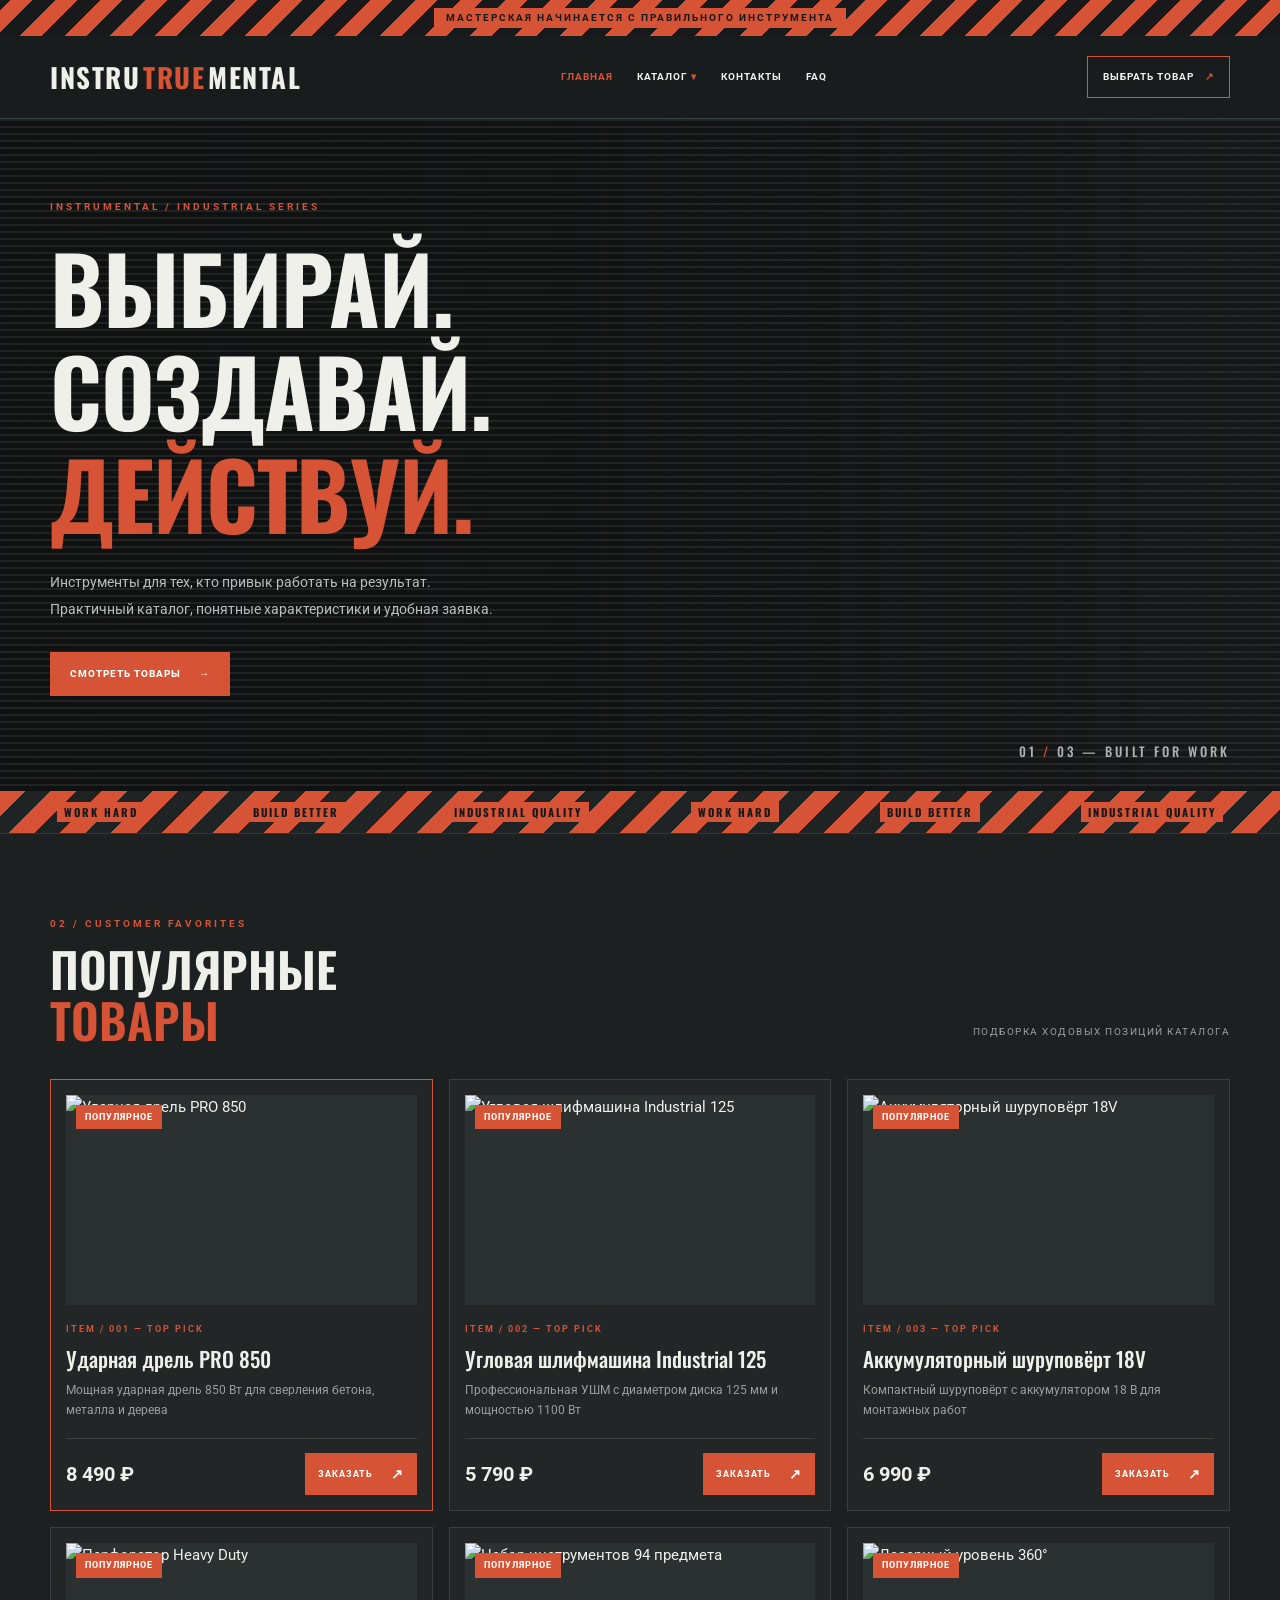
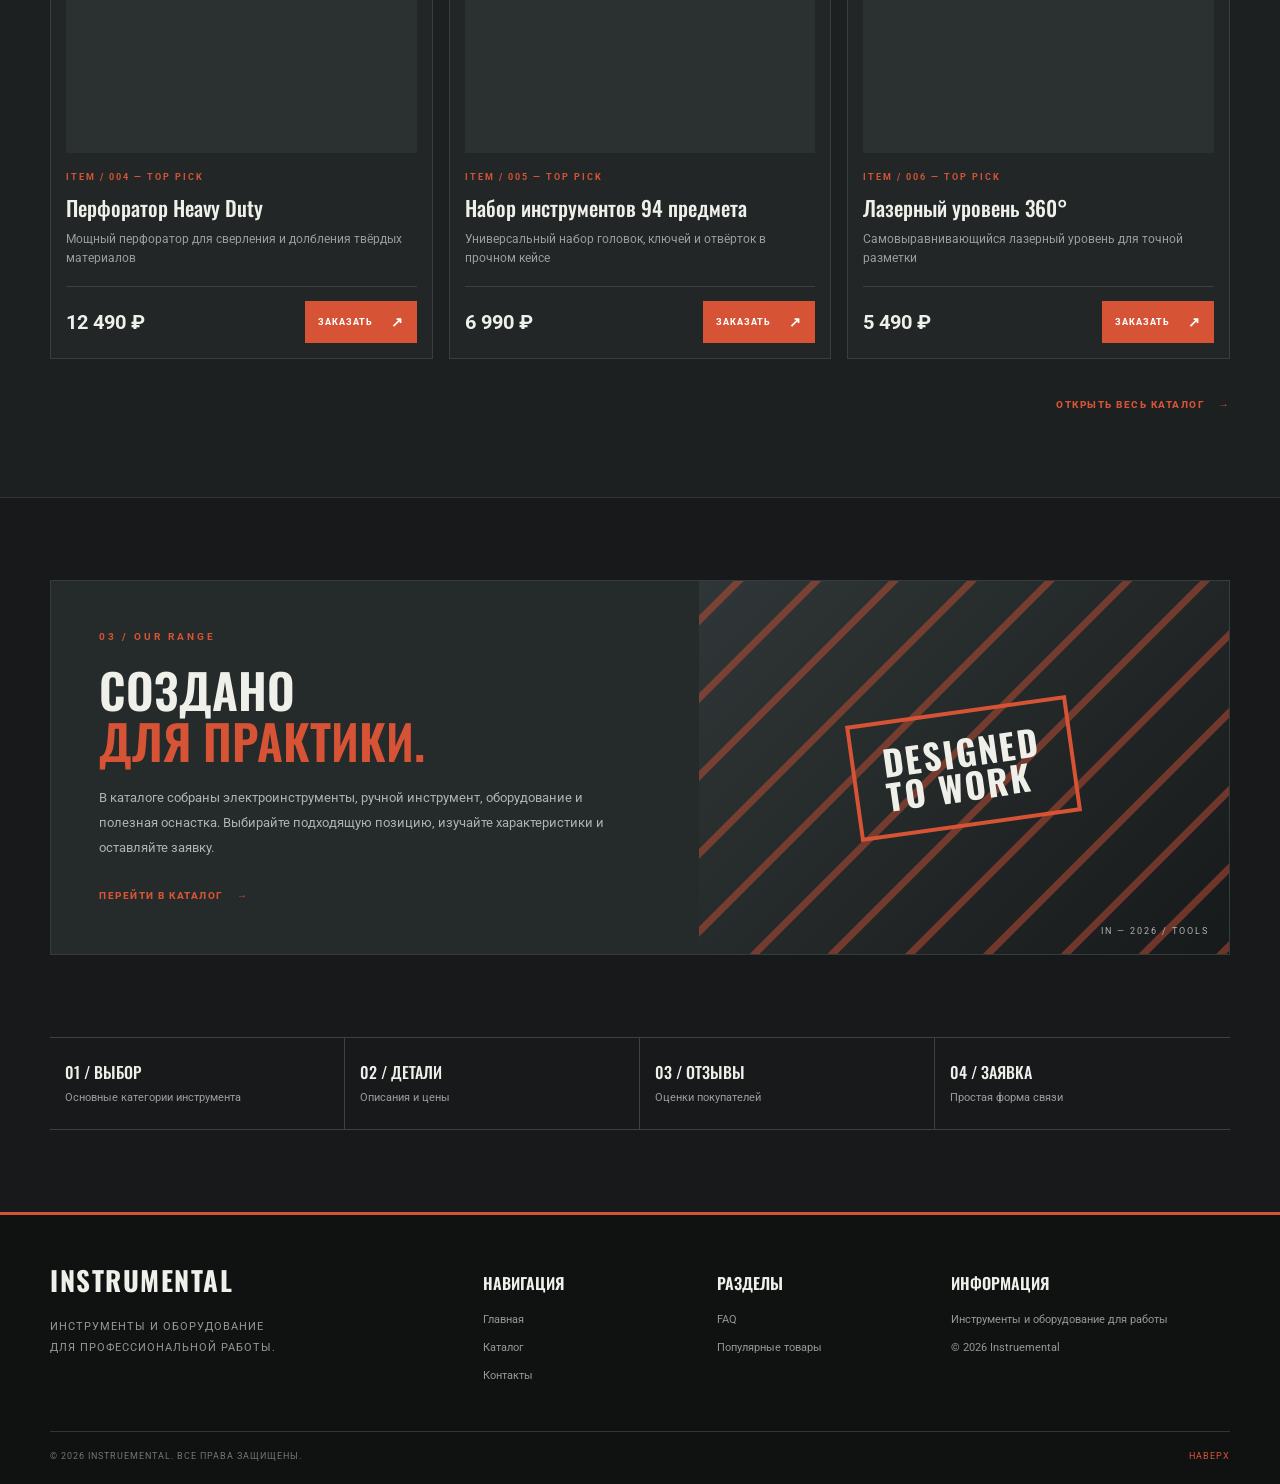
==== commit 7eda91ae: "topbar animation" ====
--- a/index.html
+++ b/index.html
@@ -463,5 +463,6 @@
         ЗАЯВКА ПОДГОТОВЛЕНА.
     </p>
 
+    <script src="js/topbar.js"></script>
 </body>
 </html>
--- a/css/style.css
+++ b/css/style.css
@@ -29,16 +29,28 @@
 [hidden] { display: none !important; }
 
 .topbar {
-  min-height: 34px;
-  display: grid;
-  place-items: center;
-  padding: 8px 16px;
-  color: #171717;
-  background: repeating-linear-gradient(135deg, #d65335 0 16px, #17191a 16px 32px);
-  font: 700 10px/1.4 "Roboto", sans-serif;
-  letter-spacing: 2px;
-  text-align: center;
-}
+    min-height: 34px;
+    display: grid;
+    place-items: center;
+    padding: 8px 16px;
+    color: var(--bg);
+    background: repeating-linear-gradient(
+        135deg,
+        var(--accent) 0 16px,
+        var(--bg) 16px 32px
+    );
+    background-size: 45px 45px;
+    font: 700 10px/1.4 "Roboto", sans-serif;
+    letter-spacing: 2px;
+    text-align: center;
+
+    position: sticky;
+    top: 0;
+    z-index: 1000;
+    background-position: var(--stripe-position, 0px) 0;
+    will-change: background-position;
+}
+
 .topbar span { padding: 3px 12px; background: var(--accent); }
 .site-header { background: #191c1d; border-bottom: 1px solid var(--border); }
 .site-header__inner { min-height: 82px; display: flex; align-items: center; justify-content: space-between; gap: 24px; }
@@ -384,4 +396,4 @@
  .contact-cta { align-items:flex-start; flex-direction:column; padding:24px; }
  .faq-search { flex-direction:column; }
  .faq-search .button { align-self:flex-start; }
-}
+}
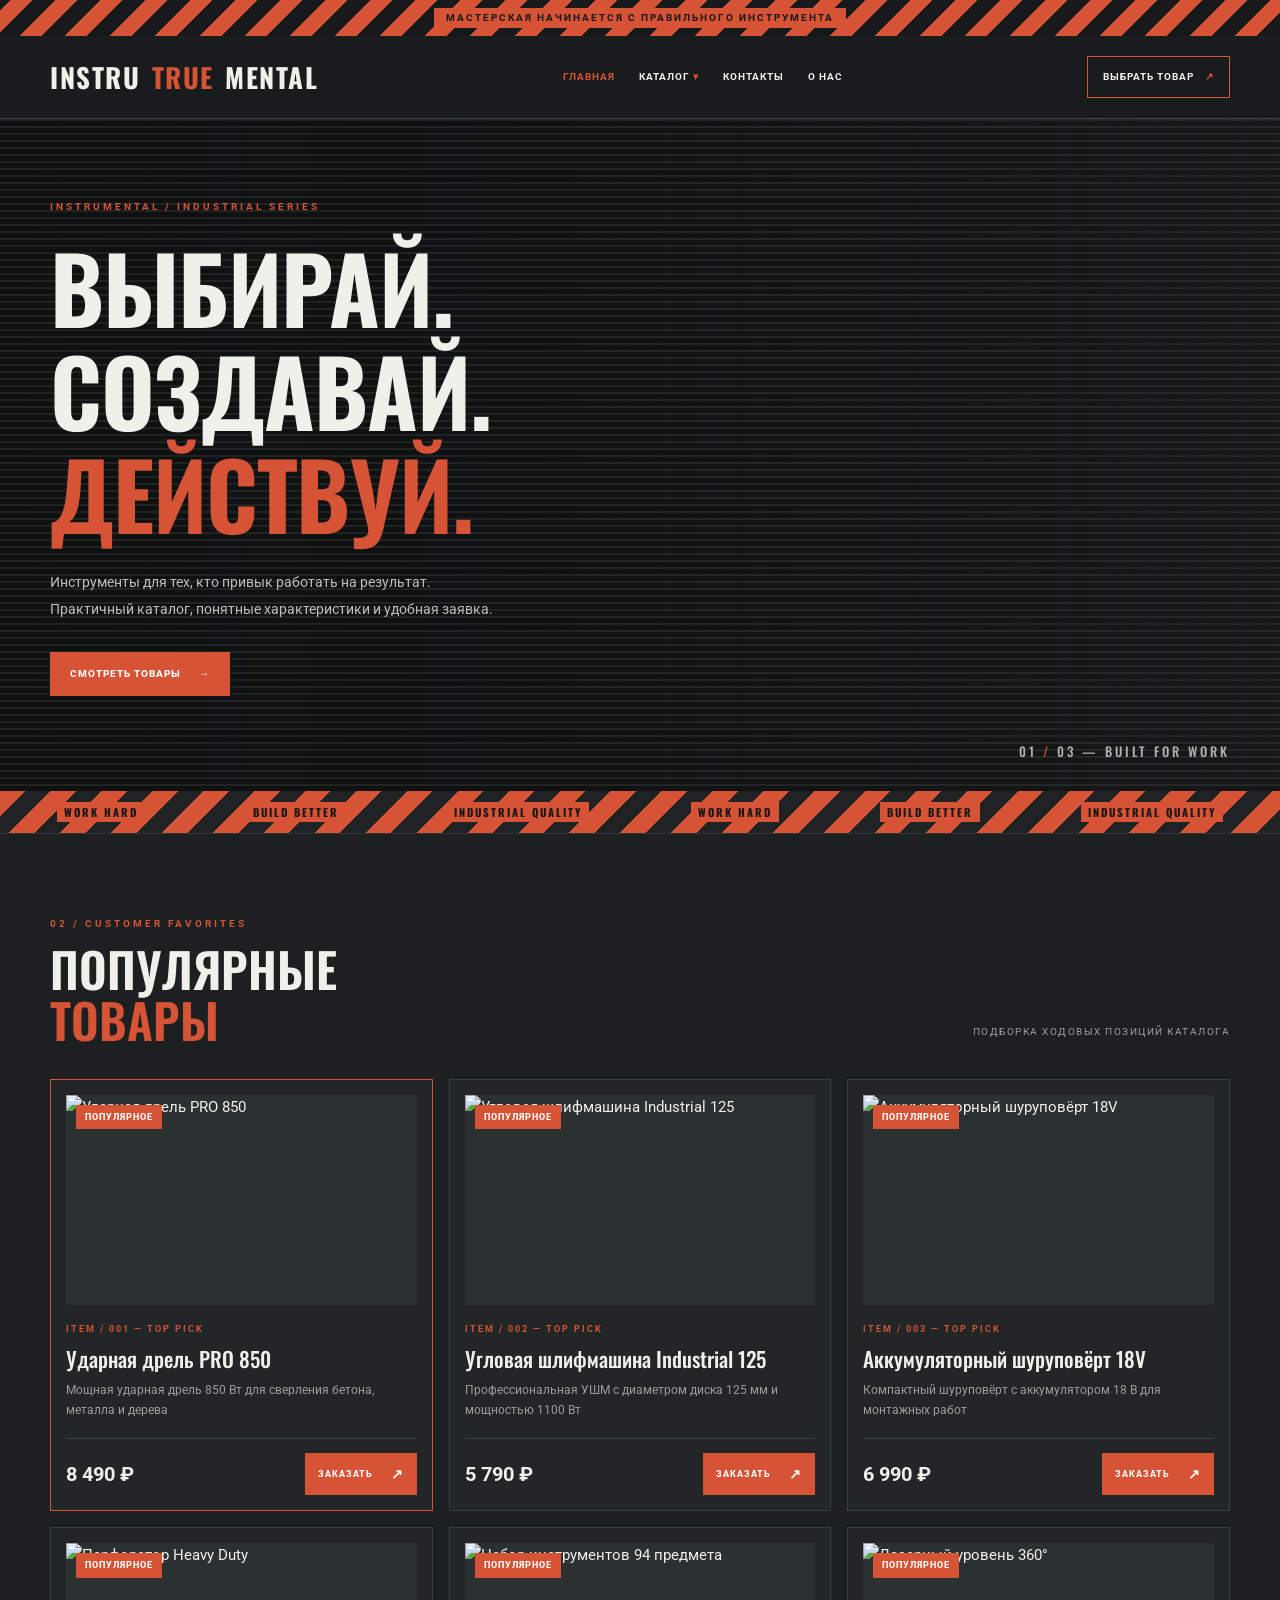
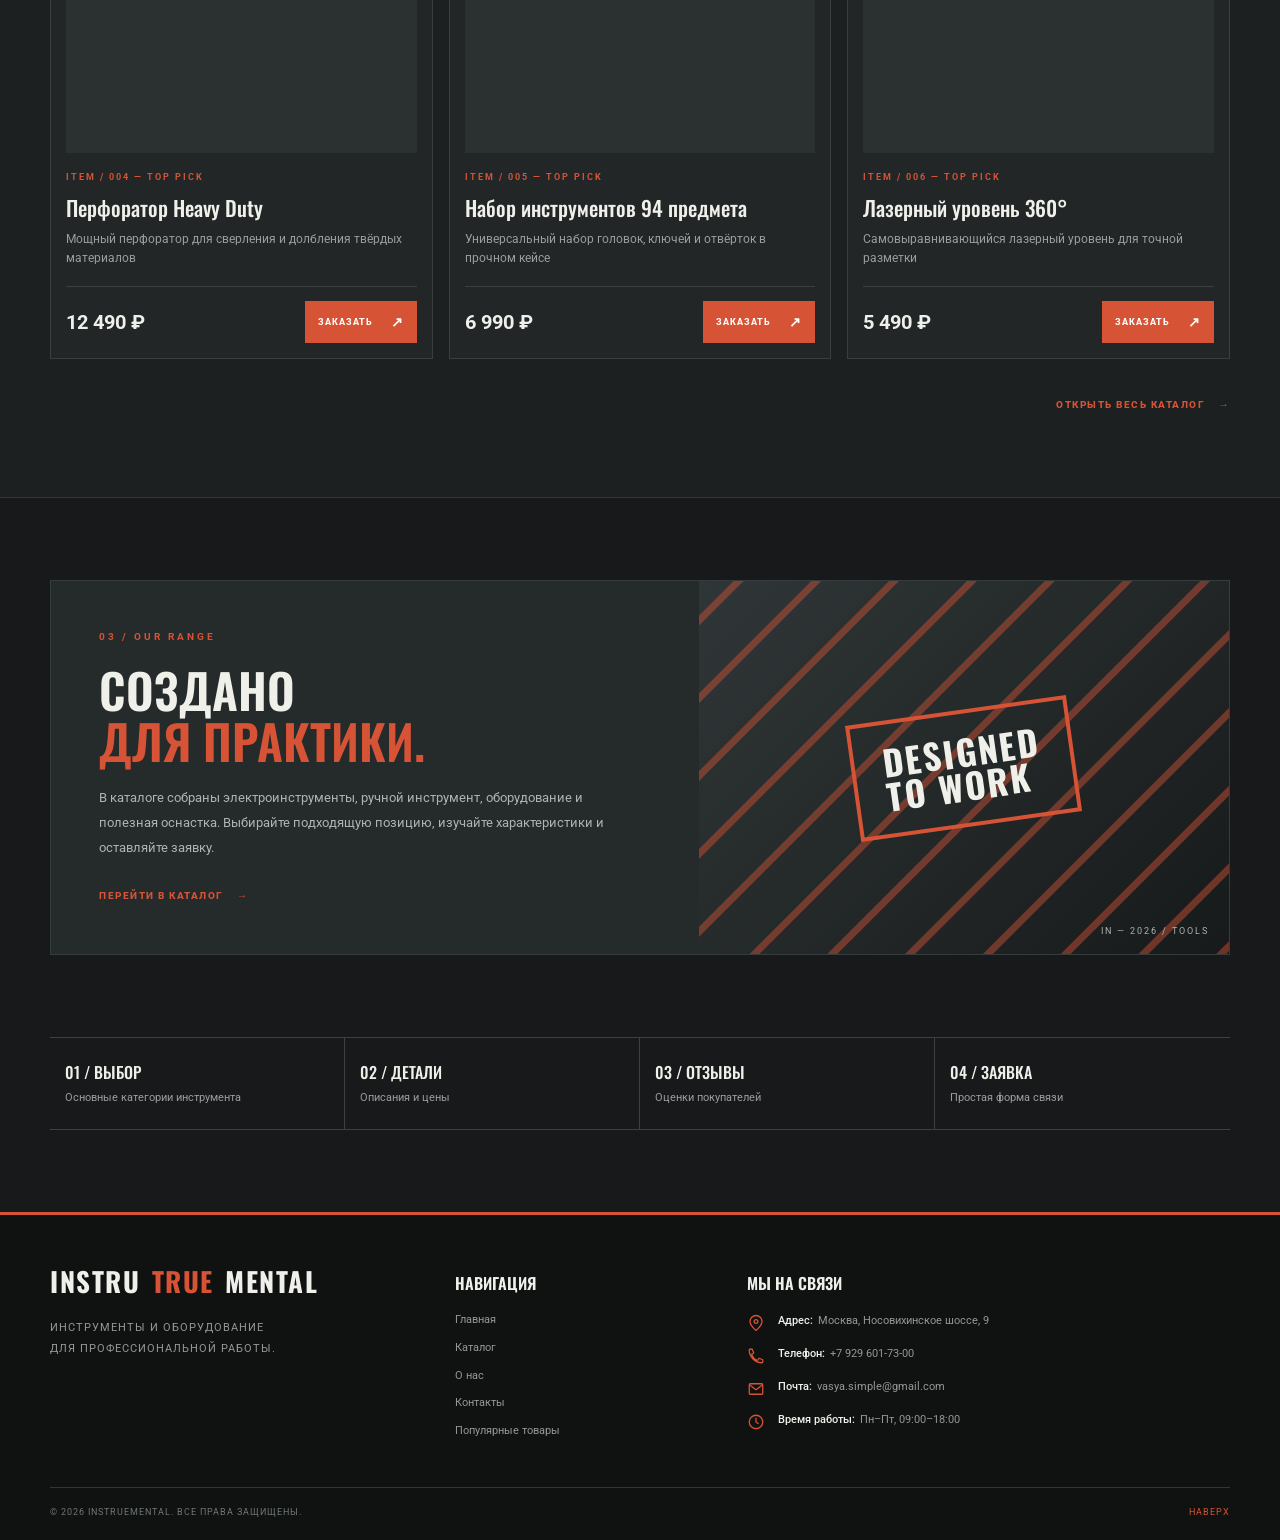
==== commit cf11d555: "global change for new requests" ====
--- a/index.html
+++ b/index.html
@@ -1,468 +1,470 @@
 <!DOCTYPE html>
 <html lang="ru">
-
-<head>
-    <meta charset="UTF-8">
-    <meta name="viewport" content="width=device-width, initial-scale=1.0">
-    <meta name="theme-color" content="#171a1b">
-
-    <link rel="preconnect" href="https://fonts.googleapis.com">
-    <link rel="preconnect" href="https://fonts.gstatic.com" crossorigin>
-
-    <link
-        href="https://fonts.googleapis.com/css2?family=Oswald:wght@400;500;600;700&family=Roboto:wght@300;400;500;700&display=swap"
-        rel="stylesheet"
-    >
-
-    <link rel="stylesheet" href="css/style.css">
-
-    <meta
-        name="description"
-        content="Инструменты для мастерской и строительства. Каталог электроинструментов, оснастки и оборудования."
-    >
-
-    <title>INSTRUMENTAL — инструменты для работы</title>
-
-    <script src="js/products.js" defer></script>
-    <script src="js/home.js" defer></script>
-    <script src="js/order-form.js" defer></script>
-    <script src="js/to-top.js" defer></script>
-</head>
-
-<body>
-
-    <div class="topbar" id="topbar">
-        <span>
-            МАСТЕРСКАЯ НАЧИНАЕТСЯ С ПРАВИЛЬНОГО ИНСТРУМЕНТА
+ <head>
+  <meta charset="utf-8"/>
+  <meta content="width=device-width, initial-scale=1.0" name="viewport"/>
+  <meta content="#171a1b" name="theme-color"/>
+  <link href="https://fonts.googleapis.com" rel="preconnect"/>
+  <link crossorigin="" href="https://fonts.gstatic.com" rel="preconnect"/>
+  <link href="https://fonts.googleapis.com/css2?family=Oswald:wght@400;500;600;700&amp;family=Roboto:wght@300;400;500;700&amp;display=swap" rel="stylesheet"/>
+  <link href="css/style.css" rel="stylesheet"/>
+  <meta content="Инструменты для мастерской и строительства. Каталог электроинструментов, оснастки и оборудования." name="description"/>
+  <title>
+   INSTRUMENTAL — инструменты для работы
+  </title>
+  <script defer="" src="js/products.js">
+  </script>
+  <script defer="" src="js/home.js">
+  </script>
+  <script defer="" src="js/order-form.js">
+  </script>
+  <script defer="" src="js/to-top.js">
+  </script>
+ </head>
+ <body>
+  <div class="topbar" id="topbar">
+   <span>
+    МАСТЕРСКАЯ НАЧИНАЕТСЯ С ПРАВИЛЬНОГО ИНСТРУМЕНТА
+   </span>
+  </div>
+  <header class="site-header" id="top">
+   <div class="container site-header__inner">
+    <a class="site-logo" href="index.html">
+     <span class="site-logo__word">
+      INSTRU
+      <span class="site-logo__accent">
+       TRUE
+      </span>
+      MENTAL
+     </span>
+    </a>
+    <nav aria-label="Основная навигация" class="site-nav">
+     <ul class="site-nav__list">
+      <li>
+       <a class="site-nav__link site-nav__link--active" href="index.html">
+        Главная
+       </a>
+      </li>
+      <li class="site-nav__item--dropdown">
+       <a class="site-nav__link" href="catalog.html">
+        Каталог
+        <span class="dropdown-arrow">
+         ▾
         </span>
-    </div>
-
-    <header class="site-header" id="top">
-        <div class="container site-header__inner">
-
-            <a class="site-logo" href="index.html">
-                <span class="site-logo__word">
-                    INSTRU<span class="site-logo__accent">TRUE</span>MENTAL
-                </span>
-            </a>
-
-            <nav class="site-nav" aria-label="Основная навигация">
-                <ul class="site-nav__list">
-
-                    <li>
-                        <a
-                            class="site-nav__link site-nav__link--active"
-                            href="index.html"
-                        >
-                            Главная
-                        </a>
-                    </li>
-
-                    <li class="site-nav__item--dropdown">
-                        <a class="site-nav__link" href="catalog.html">
-                            Каталог
-                            <span class="dropdown-arrow">▾</span>
-                        </a>
-
-                        <ul class="dropdown-menu">
-                            <li>
-                                <a href="catalog.html?category=power">
-                                    Электроинструменты
-                                </a>
-                            </li>
-
-                            <li>
-                                <a href="catalog.html?category=hand">
-                                    Ручные инструменты
-                                </a>
-                            </li>
-
-                            <li>
-                                <a href="catalog.html?category=equipment">
-                                    Оборудование
-                                </a>
-                            </li>
-
-                            <li>
-                                <a href="catalog.html?category=accessories">
-                                    Аксессуары
-                                </a>
-                            </li>
-
-                            <li>
-                                <a href="catalog.html">
-                                    Все товары
-                                </a>
-                            </li>
-                        </ul>
-                    </li>
-
-                    <li>
-                        <a class="site-nav__link" href="contacts.html">
-                            Контакты
-                        </a>
-                    </li>
-
-                    <li>
-                        <a class="site-nav__link" href="faq.html">
-                            FAQ
-                        </a>
-                    </li>
-
-                </ul>
-            </nav>
-
-            <a class="header-cta" href="catalog.html">
-                ВЫБРАТЬ ТОВАР
-                <span>↗</span>
-            </a>
-
-        </div>
-    </header>
-
-    <main>
-
-        <!-- Hero -->
-        <section class="hero">
-            <div class="hero__texture"></div>
-
-            <div class="container hero__inner">
-
-                <div class="hero__content">
-                    <p class="eyebrow">INSTRUMENTAL / INDUSTRIAL SERIES</p>
-
-                    <h1>
-                        ВЫБИРАЙ.<br>
-                        СОЗДАВАЙ.<br>
-                        <span>ДЕЙСТВУЙ.</span>
-                    </h1>
-
-                    <p class="hero__description">
-                        Инструменты для тех, кто привык работать на результат.
+       </a>
+       <ul class="dropdown-menu">
+        <li>
+         <a href="catalog.html?category=power">
+          Электроинструменты
+         </a>
+        </li>
+        <li>
+         <a href="catalog.html?category=hand">
+          Ручные инструменты
+         </a>
+        </li>
+        <li>
+         <a href="catalog.html?category=equipment">
+          Оборудование
+         </a>
+        </li>
+        <li>
+         <a href="catalog.html?category=accessories">
+          Аксессуары
+         </a>
+        </li>
+        <li>
+         <a href="catalog.html">
+          Все товары
+         </a>
+        </li>
+       </ul>
+      </li>
+      <li>
+       <a class="site-nav__link" href="contacts.html">
+        Контакты
+       </a>
+      </li>
+      <li>
+       <a class="site-nav__link" href="about.html">
+        О нас
+       </a>
+      </li>
+     </ul>
+    </nav>
+    <a class="header-cta" href="catalog.html">
+     ВЫБРАТЬ ТОВАР
+     <span>
+      ↗
+     </span>
+    </a>
+   </div>
+  </header>
+  <main>
+   <!-- Hero -->
+   <section class="hero">
+    <div class="hero__texture">
+    </div>
+    <div class="container hero__inner">
+     <div class="hero__content">
+      <p class="eyebrow">
+       INSTRUMENTAL / INDUSTRIAL SERIES
+      </p>
+      <h1>
+       ВЫБИРАЙ.
+       <br/>
+       СОЗДАВАЙ.
+       <br/>
+       <span>
+        ДЕЙСТВУЙ.
+       </span>
+      </h1>
+      <p class="hero__description">
+       Инструменты для тех, кто привык работать на результат.
                         Практичный каталог, понятные характеристики
                         и удобная заявка.
-                    </p>
-
-                    <a class="button button--primary" href="#popular">
-                        СМОТРЕТЬ ТОВАРЫ
-                        <span>→</span>
-                    </a>
-                </div>
-
-                <div class="hero__index">
-                    01 <span>/</span> 03 — BUILT FOR WORK
-                </div>
-
-            </div>
-        </section>
-
-        <!-- Running ticker -->
-        <div class="signal-strip">
-            <div class="signal-strip__track">
-                <span>WORK HARD</span>
-                <span>BUILD BETTER</span>
-                <span>INDUSTRIAL QUALITY</span>
-                <span>WORK HARD</span>
-                <span>BUILD BETTER</span>
-                <span>INDUSTRIAL QUALITY</span>
-            </div>
-        </div>
-
-        <!-- Popular products -->
-        <section class="section section--products" id="popular">
-            <div class="container">
-
-                <div class="section-heading">
-                    <div>
-                        <p class="eyebrow">02 / CUSTOMER FAVORITES</p>
-
-                        <h2>
-                            ПОПУЛЯРНЫЕ<br>
-                            <span>ТОВАРЫ</span>
-                        </h2>
-                    </div>
-
-                    <p class="section-heading__note">
-                        ПОДБОРКА ХОДОВЫХ ПОЗИЦИЙ КАТАЛОГА
-                    </p>
-                </div>
-
-                <div class="products-grid" id="popular-products"></div>
-
-                <div class="section-more">
-                    <a class="text-link" href="catalog.html">
-                        ОТКРЫТЬ ВЕСЬ КАТАЛОГ
-                        <span>→</span>
-                    </a>
-                </div>
-
-            </div>
-        </section>
-
-        <!-- Catalog information -->
-        <section class="container info-section">
-            <div class="info-panel">
-
-                <div class="info-panel__content">
-                    <p class="eyebrow">03 / OUR RANGE</p>
-
-                    <h2>
-                        СОЗДАНО<br>
-                        <span>ДЛЯ ПРАКТИКИ.</span>
-                    </h2>
-
-                    <p>
-                        В каталоге собраны электроинструменты, ручной инструмент,
+      </p>
+      <a class="button button--primary" href="#popular">
+       СМОТРЕТЬ ТОВАРЫ
+       <span>
+        →
+       </span>
+      </a>
+     </div>
+     <div class="hero__index">
+      01
+      <span>
+       /
+      </span>
+      03 — BUILT FOR WORK
+     </div>
+    </div>
+   </section>
+   <!-- Running ticker -->
+   <div class="signal-strip">
+    <div class="signal-strip__track">
+     <span>
+      WORK HARD
+     </span>
+     <span>
+      BUILD BETTER
+     </span>
+     <span>
+      INDUSTRIAL QUALITY
+     </span>
+     <span>
+      WORK HARD
+     </span>
+     <span>
+      BUILD BETTER
+     </span>
+     <span>
+      INDUSTRIAL QUALITY
+     </span>
+    </div>
+   </div>
+   <!-- Popular products -->
+   <section class="section section--products" id="popular">
+    <div class="container">
+     <div class="section-heading">
+      <div>
+       <p class="eyebrow">
+        02 / CUSTOMER FAVORITES
+       </p>
+       <h2>
+        ПОПУЛЯРНЫЕ
+        <br/>
+        <span>
+         ТОВАРЫ
+        </span>
+       </h2>
+      </div>
+      <p class="section-heading__note">
+       ПОДБОРКА ХОДОВЫХ ПОЗИЦИЙ КАТАЛОГА
+      </p>
+     </div>
+     <div class="products-grid" id="popular-products">
+     </div>
+     <div class="section-more">
+      <a class="text-link" href="catalog.html">
+       ОТКРЫТЬ ВЕСЬ КАТАЛОГ
+       <span>
+        →
+       </span>
+      </a>
+     </div>
+    </div>
+   </section>
+   <!-- Catalog information -->
+   <section class="container info-section">
+    <div class="info-panel">
+     <div class="info-panel__content">
+      <p class="eyebrow">
+       03 / OUR RANGE
+      </p>
+      <h2>
+       СОЗДАНО
+       <br/>
+       <span>
+        ДЛЯ ПРАКТИКИ.
+       </span>
+      </h2>
+      <p>
+       В каталоге собраны электроинструменты, ручной инструмент,
                         оборудование и полезная оснастка. Выбирайте подходящую
                         позицию, изучайте характеристики и оставляйте заявку.
-                    </p>
-
-                    <a class="text-link" href="catalog.html">
-                        ПЕРЕЙТИ В КАТАЛОГ
-                        <span>→</span>
-                    </a>
-                </div>
-
-                <div class="info-panel__visual">
-                    <div class="info-panel__stamp">
-                        DESIGNED<br>
-                        TO WORK
-                    </div>
-
-                    <div class="info-panel__serial">
-                        IN — 2026 / TOOLS
-                    </div>
-                </div>
-
-            </div>
-        </section>
-
-        <!-- Features -->
-        <section class="container feature-line">
-
-            <div>
-                <strong>01 / ВЫБОР</strong>
-                <span>Основные категории инструмента</span>
-            </div>
-
-            <div>
-                <strong>02 / ДЕТАЛИ</strong>
-                <span>Описания и цены</span>
-            </div>
-
-            <div>
-                <strong>03 / ОТЗЫВЫ</strong>
-                <span>Оценки покупателей</span>
-            </div>
-
-            <div>
-                <strong>04 / ЗАЯВКА</strong>
-                <span>Простая форма связи</span>
-            </div>
-
-        </section>
-
-    </main>
-
-    <!-- Footer -->
-    <footer class="site-footer">
-        <div class="container">
-
-            <div class="site-footer__main">
-
-                <div>
-                    <a class="site-logo" href="index.html">
-                        <span class="site-logo__word">INSTRUMENTAL</span>
-                    </a>
-
-                    <p class="site-footer__about">
-                        ИНСТРУМЕНТЫ И ОБОРУДОВАНИЕ<br>
-                        ДЛЯ ПРОФЕССИОНАЛЬНОЙ РАБОТЫ.
-                    </p>
-                </div>
-
-                <div>
-                    <h3>НАВИГАЦИЯ</h3>
-
-                    <a href="index.html">Главная</a>
-                    <a href="catalog.html">Каталог</a>
-                    <a href="contacts.html">Контакты</a>
-                </div>
-
-                <div>
-                    <h3>РАЗДЕЛЫ</h3>
-
-                    <a href="faq.html">FAQ</a>
-                    <a href="index.html#popular">Популярные товары</a>
-                </div>
-
-                <div>
-                    <h3>ИНФОРМАЦИЯ</h3>
-
-                    <p>Инструменты и оборудование для работы</p>
-                    <p>© 2026 Instruemental</p>
-                </div>
-
-            </div>
-
-            <div class="site-footer__bottom">
-                <span>© 2026 INSTRUEMENTAL. ВСЕ ПРАВА ЗАЩИЩЕНЫ.</span>
-                <a href="#topbar">НАВЕРХ</a>
-            </div>
-
-        </div>
-    </footer>
-
-    <!-- Scroll to top -->
-    <button class="to-top" id="toTop" aria-label="Наверх" hidden>
-        <svg
-            class="to-top__screw"
-            xmlns="http://www.w3.org/2000/svg"
-            viewBox="185 0 140 512"
-            aria-hidden="true"
-        >
-            <path d="M314.548-1H195.082c-3.413,0-5.973,2.56-7.68,5.12s-0.853,5.973,0.853,8.533l25.6,34.133c1.707,2.56,4.267,3.413,6.827,3.413h8.533v19.413l-5.973-1.493c-4.267-1.707-9.387,1.707-10.24,5.973-1.707,4.267,1.707,9.387,5.973,10.24l10.24,2.56v16.853l-5.973-1.493c-4.267-1.707-9.387,1.707-10.24,5.973-1.707,4.267,1.707,9.387,5.973,10.24l10.24,2.56v16.853l-5.973-1.493c-4.267-1.707-9.387,1.707-10.24,5.973-1.707,4.267,1.707,9.387,5.973,10.24l10.24,2.56v16.853l-5.973-1.493c-4.267-1.707-9.387,1.707-10.24,5.973-1.707,4.267,1.707,9.387,5.973,10.24l10.24,2.56v16.853l-5.973-1.493c-4.267-1.707-9.387,1.707-10.24,5.973-1.707,4.267,1.707,9.387,5.973,10.24l10.24,2.56v16.853l-5.973-1.493c-4.267-1.707-9.387,1.707-10.24,5.973-1.707,4.267,1.707,9.387,5.973,10.24l10.24,2.56v16.853l-5.973-1.493c-4.267-1.707-9.387,1.707-10.24,5.973-1.707,4.267,1.707,9.387,5.973,10.24l10.24,2.56v16.853l-5.973-1.493c-4.267-1.707-9.387,1.707-10.24,5.973-1.707,4.267,1.707,9.387,5.973,10.24l10.24,2.56v3.413c0,4.516.093,9.018.274,13.508l-6.247-1.562c-4.267-1.707-9.387,1.707-10.24,5.973-1.707,4.267,1.707,9.387,5.973,10.24l11.706,2.926c2.431,25.914,7.904,51.394,16.454,76.434.853,3.413,4.267,5.973,7.68,5.973s6.827-2.56,7.68-5.973c7.281-20.804,12.331-42.561,15.174-64.687l9.573,2.393c4.267,0,7.68-2.56,8.533-5.973 1.707-4.267-1.707-9.387-5.973-10.24l-12.107-3.027c.428-5.535.714-11.083.868-16.636l6.972 1.743c4.267,0,7.68-2.56,8.533-5.973 1.707-4.267-1.707-9.387-5.973-10.24l-11.093-2.773V270.36l6.827 1.707c4.267,0,7.68-2.56,8.533-5.973 1.707-4.267-1.707-9.387-5.973-10.24l-11.093-2.773v-16.853l6.827 1.707c4.267,0,7.68-2.56,8.533-5.973 1.707-4.267-1.707-9.387-5.973-10.24l-11.093-2.773v-16.853l6.827 1.707c4.267,0,7.68-2.56,8.533-5.973 1.707-4.267-1.707-9.387-5.973-10.24l-11.093-2.773V167.96l6.827 1.707c4.267,0,7.68-2.56,8.533-5.973 1.707-4.267-1.707-9.387-5.973-10.24l-11.093-2.773v-16.853l6.827 1.707c4.267,0,7.68-2.56,8.533-5.973 1.707-4.267-1.707-9.387-5.973-10.24l-11.093-2.773V99.693l6.827 1.707c4.267,0,7.68-2.56,8.533-5.973 1.707-4.267-1.707-9.387-5.973-10.24l-11.093-2.773V50.2h8.533c2.56,0,5.12-.853,6.827-3.413l25.6-34.133c1.707-2.56,2.56-5.973.853-8.533C320.522.707 317.962-1 314.548-1z"/>
-        </svg>
+      </p>
+      <a class="text-link" href="catalog.html">
+       ПЕРЕЙТИ В КАТАЛОГ
+       <span>
+        →
+       </span>
+      </a>
+     </div>
+     <div class="info-panel__visual">
+      <div class="info-panel__stamp">
+       DESIGNED
+       <br/>
+       TO WORK
+      </div>
+      <div class="info-panel__serial">
+       IN — 2026 / TOOLS
+      </div>
+     </div>
+    </div>
+   </section>
+   <!-- Features -->
+   <section class="container feature-line">
+    <div>
+     <strong>
+      01 / ВЫБОР
+     </strong>
+     <span>
+      Основные категории инструмента
+     </span>
+    </div>
+    <div>
+     <strong>
+      02 / ДЕТАЛИ
+     </strong>
+     <span>
+      Описания и цены
+     </span>
+    </div>
+    <div>
+     <strong>
+      03 / ОТЗЫВЫ
+     </strong>
+     <span>
+      Оценки покупателей
+     </span>
+    </div>
+    <div>
+     <strong>
+      04 / ЗАЯВКА
+     </strong>
+     <span>
+      Простая форма связи
+     </span>
+    </div>
+   </section>
+  </main>
+  <!-- Footer -->
+  <footer class="site-footer">
+   <div class="container">
+    <div class="site-footer__main">
+     <div class="site-footer__brand">
+      <a aria-label="INSTRUMENTAL — на главную" class="site-logo" href="index.html">
+       <span class="site-logo__word">
+        INSTRU
+        <span class="site-logo__accent">
+         TRUE
+        </span>
+        MENTAL
+       </span>
+      </a>
+      <p class="site-footer__about">
+       ИНСТРУМЕНТЫ И ОБОРУДОВАНИЕ
+       <br/>
+       ДЛЯ ПРОФЕССИОНАЛЬНОЙ РАБОТЫ.
+      </p>
+     </div>
+     <div class="site-footer__column">
+      <h3>
+       НАВИГАЦИЯ
+      </h3>
+      <a href="index.html">
+       Главная
+      </a>
+      <a href="catalog.html">
+       Каталог
+      </a>
+      <a href="about.html">
+       О нас
+      </a>
+      <a href="contacts.html">
+       Контакты
+      </a>
+      <a href="index.html#popular">
+       Популярные товары
+      </a>
+     </div>
+     <div class="site-footer__column site-footer__contacts">
+      <h3>
+       МЫ НА СВЯЗИ
+      </h3>
+      <div class="footer-contact">
+       <img alt="" aria-hidden="true" src="assets/address.svg"/>
+       <div class="footer-contact__text">
+        <strong>
+         Адрес:
+        </strong>
+        <a href="https://yandex.ru/maps/21621/reutov/house/nosovikhinskoye_shosse_9/Z04YfgFgS0IOQFtvfXt1dHlrYQ==/?indoorLevel=1&amp;ll=37.861182%2C55.745521&amp;z=17.49" rel="noopener noreferrer" target="_blank">
+         Москва, Носовихинское шоссе, 9
+        </a>
+       </div>
+      </div>
+      <div class="footer-contact">
+       <img alt="" aria-hidden="true" src="assets/phone.svg"/>
+       <div class="footer-contact__text">
+        <strong>
+         Телефон:
+        </strong>
+        <a href="tel:+79296017300">
+         +7 929 601-73-00
+        </a>
+       </div>
+      </div>
+      <div class="footer-contact">
+       <img alt="" aria-hidden="true" src="assets/email.svg"/>
+       <div class="footer-contact__text">
+        <strong>
+         Почта:
+        </strong>
+        <a href="mailto:vasya.simple@gmail.com">
+         vasya.simple@gmail.com
+        </a>
+       </div>
+      </div>
+      <div class="footer-contact">
+       <img alt="" aria-hidden="true" src="assets/clock.svg"/>
+       <div class="footer-contact__text">
+        <strong>
+         Время работы:
+        </strong>
+        <span>
+         Пн–Пт, 09:00–18:00
+        </span>
+       </div>
+      </div>
+     </div>
+    </div>
+    <div class="site-footer__bottom">
+     <span>
+      © 2026 INSTRUEMENTAL. ВСЕ ПРАВА ЗАЩИЩЕНЫ.
+     </span>
+     <a href="#topbar">
+      НАВЕРХ
+     </a>
+    </div>
+   </div>
+  </footer>
+  <!-- Scroll to top -->
+  <button aria-label="Наверх" class="to-top" hidden="" id="toTop">
+   <svg aria-hidden="true" class="to-top__screw" viewbox="185 0 140 512" xmlns="http://www.w3.org/2000/svg">
+    <path d="M314.548-1H195.082c-3.413,0-5.973,2.56-7.68,5.12s-0.853,5.973,0.853,8.533l25.6,34.133c1.707,2.56,4.267,3.413,6.827,3.413h8.533v19.413l-5.973-1.493c-4.267-1.707-9.387,1.707-10.24,5.973-1.707,4.267,1.707,9.387,5.973,10.24l10.24,2.56v16.853l-5.973-1.493c-4.267-1.707-9.387,1.707-10.24,5.973-1.707,4.267,1.707,9.387,5.973,10.24l10.24,2.56v16.853l-5.973-1.493c-4.267-1.707-9.387,1.707-10.24,5.973-1.707,4.267,1.707,9.387,5.973,10.24l10.24,2.56v16.853l-5.973-1.493c-4.267-1.707-9.387,1.707-10.24,5.973-1.707,4.267,1.707,9.387,5.973,10.24l10.24,2.56v16.853l-5.973-1.493c-4.267-1.707-9.387,1.707-10.24,5.973-1.707,4.267,1.707,9.387,5.973,10.24l10.24,2.56v16.853l-5.973-1.493c-4.267-1.707-9.387,1.707-10.24,5.973-1.707,4.267,1.707,9.387,5.973,10.24l10.24,2.56v16.853l-5.973-1.493c-4.267-1.707-9.387,1.707-10.24,5.973-1.707,4.267,1.707,9.387,5.973,10.24l10.24,2.56v16.853l-5.973-1.493c-4.267-1.707-9.387,1.707-10.24,5.973-1.707,4.267,1.707,9.387,5.973,10.24l10.24,2.56v3.413c0,4.516.093,9.018.274,13.508l-6.247-1.562c-4.267-1.707-9.387,1.707-10.24,5.973-1.707,4.267,1.707,9.387,5.973,10.24l11.706,2.926c2.431,25.914,7.904,51.394,16.454,76.434.853,3.413,4.267,5.973,7.68,5.973s6.827-2.56,7.68-5.973c7.281-20.804,12.331-42.561,15.174-64.687l9.573,2.393c4.267,0,7.68-2.56,8.533-5.973 1.707-4.267-1.707-9.387-5.973-10.24l-12.107-3.027c.428-5.535.714-11.083.868-16.636l6.972 1.743c4.267,0,7.68-2.56,8.533-5.973 1.707-4.267-1.707-9.387-5.973-10.24l-11.093-2.773V270.36l6.827 1.707c4.267,0,7.68-2.56,8.533-5.973 1.707-4.267-1.707-9.387-5.973-10.24l-11.093-2.773v-16.853l6.827 1.707c4.267,0,7.68-2.56,8.533-5.973 1.707-4.267-1.707-9.387-5.973-10.24l-11.093-2.773v-16.853l6.827 1.707c4.267,0,7.68-2.56,8.533-5.973 1.707-4.267-1.707-9.387-5.973-10.24l-11.093-2.773V167.96l6.827 1.707c4.267,0,7.68-2.56,8.533-5.973 1.707-4.267-1.707-9.387-5.973-10.24l-11.093-2.773v-16.853l6.827 1.707c4.267,0,7.68-2.56,8.533-5.973 1.707-4.267-1.707-9.387-5.973-10.24l-11.093-2.773V99.693l6.827 1.707c4.267,0,7.68-2.56,8.533-5.973 1.707-4.267-1.707-9.387-5.973-10.24l-11.093-2.773V50.2h8.533c2.56,0,5.12-.853,6.827-3.413l25.6-34.133c1.707-2.56,2.56-5.973.853-8.533C320.522.707 317.962-1 314.548-1z">
+    </path>
+   </svg>
+  </button>
+  <!-- Order dialog -->
+  <dialog aria-labelledby="order-dialog-title" class="order-dialog" id="order-dialog">
+   <div class="order-dialog__top">
+    <p class="eyebrow">
+     INSTRUMENTAL / ORDER FORM
+    </p>
+    <button aria-label="Закрыть окно" class="order-dialog__x" id="close-order-dialog" type="button">
+     ×
     </button>
-
-    <!-- Order dialog -->
-    <dialog class="order-dialog" id="order-dialog" aria-labelledby="order-dialog-title">
-
-        <div class="order-dialog__top">
-            <p class="eyebrow">INSTRUMENTAL / ORDER FORM</p>
-
-            <button
-                class="order-dialog__x"
-                type="button"
-                id="close-order-dialog"
-                aria-label="Закрыть окно"
-            >
-                ×
-            </button>
-        </div>
-
-        <h2 class="order-dialog__title" id="order-dialog-title">
-            ОФОРМЛЕНИЕ<br>
-            <span>ЗАЯВКИ</span>
-        </h2>
-
-        <div class="order-product" id="order-product" hidden>
-            <img
-                class="order-product__image"
-                id="order-product-image"
-                src=""
-                alt=""
-                width="100"
-                height="100"
-            >
-
-            <div>
-                <h3 class="order-product__title" id="order-product-title"></h3>
-                <p class="order-product__price" id="order-product-price"></p>
-            </div>
-        </div>
-
-        <form class="order-form" id="order-form">
-
-            <input
-                id="selected-product"
-                name="selected-product"
-                type="hidden"
-            >
-
-            <div class="order-form__field">
-                <label for="order-name">ИМЯ</label>
-
-                <input
-                    id="order-name"
-                    name="name"
-                    type="text"
-                    placeholder="Введите ваше имя"
-                    minlength="2"
-                    autocomplete="given-name"
-                    required
-                >
-            </div>
-
-            <div class="order-form__field">
-                <label for="order-email">E-MAIL</label>
-
-                <input
-                    id="order-email"
-                    name="email"
-                    type="email"
-                    placeholder="example@mail.ru"
-                    autocomplete="email"
-                    required
-                >
-            </div>
-
-            <div class="order-form__field">
-                <label for="order-phone">ТЕЛЕФОН</label>
-
-                <input
-                    id="order-phone"
-                    name="phone"
-                    type="tel"
-                    placeholder="+7 (900) 000-00-00"
-                    autocomplete="tel"
-                    required
-                >
-            </div>
-
-            <div class="order-form__field">
-                <label for="order-topic">ТЕМА ЗАЯВКИ</label>
-
-                <select id="order-topic" name="topic" required>
-                    <option value="">Выберите тему</option>
-                    <option value="product">Заказ товара</option>
-                    <option value="consultation">Консультация</option>
-                    <option value="delivery">Доставка</option>
-                </select>
-            </div>
-
-            <div class="order-form__field">
-                <label for="order-comment">КОММЕНТАРИЙ</label>
-
-                <textarea
-                    id="order-comment"
-                    name="comment"
-                    rows="3"
-                    placeholder="Дополнительная информация"
-                ></textarea>
-            </div>
-
-            <label class="agreement">
-                <input
-                    id="order-agreement"
-                    name="agreement"
-                    type="checkbox"
-                    required
-                >
-                Я согласен на обработку данных
-            </label>
-
-            <div class="order-form__actions">
-                <button
-                    class="button button--secondary"
-                    type="button"
-                    id="cancel-order-dialog"
-                >
-                    ОТМЕНА
-                </button>
-
-                <button class="button button--primary" type="submit">
-                    ОТПРАВИТЬ ЗАЯВКУ ↗
-                </button>
-            </div>
-
-        </form>
-    </dialog>
-
-    <p class="success-message" id="success-message" role="status" hidden>
-        ЗАЯВКА ПОДГОТОВЛЕНА.
-    </p>
-
-    <script src="js/topbar.js"></script>
-</body>
-</html>+   </div>
+   <h2 class="order-dialog__title" id="order-dialog-title">
+    ОФОРМЛЕНИЕ
+    <br/>
+    <span>
+     ЗАЯВКИ
+    </span>
+   </h2>
+   <div class="order-product" hidden="" id="order-product">
+    <img alt="" class="order-product__image" height="100" id="order-product-image" src="" width="100"/>
+    <div>
+     <h3 class="order-product__title" id="order-product-title">
+     </h3>
+     <p class="order-product__price" id="order-product-price">
+     </p>
+    </div>
+   </div>
+   <form class="order-form" id="order-form">
+    <input id="selected-product" name="selected-product" type="hidden"/>
+    <div class="order-form__field">
+     <label for="order-name">
+      ИМЯ
+     </label>
+     <input autocomplete="given-name" id="order-name" minlength="2" name="name" placeholder="Введите ваше имя" required="" type="text"/>
+    </div>
+    <div class="order-form__field">
+     <label for="order-email">
+      E-MAIL
+     </label>
+     <input autocomplete="email" id="order-email" name="email" placeholder="example@mail.ru" required="" type="email"/>
+    </div>
+    <div class="order-form__field">
+     <label for="order-phone">
+      ТЕЛЕФОН
+     </label>
+     <input autocomplete="tel" id="order-phone" name="phone" placeholder="+7 (900) 000-00-00" required="" type="tel"/>
+    </div>
+    <div class="order-form__field">
+     <label for="order-topic">
+      ТЕМА ЗАЯВКИ
+     </label>
+     <select id="order-topic" name="topic" required="">
+      <option value="">
+       Выберите тему
+      </option>
+      <option value="product">
+       Заказ товара
+      </option>
+      <option value="consultation">
+       Консультация
+      </option>
+      <option value="delivery">
+       Доставка
+      </option>
+     </select>
+    </div>
+    <div class="order-form__field">
+     <label for="order-comment">
+      КОММЕНТАРИЙ
+     </label>
+     <textarea id="order-comment" name="comment" placeholder="Дополнительная информация" rows="3"></textarea>
+    </div>
+    <label class="agreement">
+     <input id="order-agreement" name="agreement" required="" type="checkbox"/>
+     Я согласен на обработку данных
+    </label>
+    <div class="order-form__actions">
+     <button class="button button--secondary" id="cancel-order-dialog" type="button">
+      ОТМЕНА
+     </button>
+     <button class="button button--primary" type="submit">
+      ОТПРАВИТЬ ЗАЯВКУ ↗
+     </button>
+    </div>
+   </form>
+  </dialog>
+  <p class="success-message" hidden="" id="success-message" role="status">
+   ЗАЯВКА ПОДГОТОВЛЕНА.
+  </p>
+  <script src="js/topbar.js">
+  </script>
+ </body>
+</html>
--- a/css/style.css
+++ b/css/style.css
@@ -1,33 +1,51 @@
 /* INDUSTRIAL THEME — Instrumental */
 :root {
-  --bg: #17191a;
-  --bg-deep: #101212;
-  --panel: #222627;
-  --panel-light: #2a2f30;
-  --text: #f0f0eb;
-  --muted: #9a9f9d;
-  --accent: #d65335;
-  --accent-dark: #a93623;
-  --border: #3a4141;
-  --white: #fff;
-  --container: 1180px;
-  --space: 8px;
-}
-* { box-sizing: border-box; }
-html { scroll-behavior: smooth; }
+    --bg: #17191a;
+    --bg-deep: #101212;
+    --panel: #222627;
+    --panel-light: #2a2f30;
+    --text: #f0f0eb;
+    --muted: #9a9f9d;
+    --accent: #d65335;
+    --accent-dark: #a93623;
+    --border: #3a4141;
+    --white: #fff;
+    --container: 1180px;
+    --space: 8px;
+}
+* {
+    box-sizing: border-box;
+}
+html {
+    scroll-behavior: smooth;
+}
 body {
-  margin: 0;
-  background: var(--bg);
-  color: var(--text);
-  font: 400 15px/1.6 "Roboto", Arial, sans-serif;
-}
-a { color: inherit; text-decoration: none; }
-button, input, select, textarea { font: inherit; }
-button, a { -webkit-tap-highlight-color: transparent; }
-img { display: block; max-width: 100%; }
-.container { width: min(var(--container), calc(100% - 48px)); margin-inline: auto; }
-[hidden] { display: none !important; }
-
+    margin: 0;
+    background: var(--bg);
+    color: var(--text);
+    font: 400 15px/1.6 "Roboto", Arial, sans-serif;
+}
+a {
+    color: inherit;
+    text-decoration: none;
+}
+button, input, select, textarea {
+    font: inherit;
+}
+button, a {
+    -webkit-tap-highlight-color: transparent;
+}
+img {
+    display: block;
+    max-width: 100%;
+}
+.container {
+    width: min(var(--container), calc(100% - 48px));
+    margin-inline: auto;
+}
+[hidden] {
+    display: none !important;
+}
 .topbar {
     min-height: 34px;
     display: grid;
@@ -43,23 +61,39 @@
     font: 700 10px/1.4 "Roboto", sans-serif;
     letter-spacing: 2px;
     text-align: center;
-
     position: sticky;
     top: 0;
     z-index: 1000;
     background-position: var(--stripe-position, 0px) 0;
     will-change: background-position;
 }
-
-.topbar span { padding: 3px 12px; background: var(--accent); }
-.site-header { background: #191c1d; border-bottom: 1px solid var(--border); }
-.site-header__inner { min-height: 82px; display: flex; align-items: center; justify-content: space-between; gap: 24px; }
-.site-logo { flex: 0 0 auto; display: inline-flex; align-items: center; color: var(--text); font: 700 27px/1 "Oswald", sans-serif; letter-spacing: 1.5px; }
+.topbar span {
+    padding: 3px 12px;
+    background: var(--accent);
+}
+.site-header {
+    background: #191c1d;
+    border-bottom: 1px solid var(--border);
+}
+.site-header__inner {
+    min-height: 82px;
+    display: flex;
+    align-items: center;
+    justify-content: space-between;
+    gap: 24px;
+}
+.site-logo {
+    flex: 0 0 auto;
+    display: inline-flex;
+    align-items: center;
+    color: var(--text);
+    font: 700 27px/1 "Oswald", sans-serif;
+    letter-spacing: 1.5px;
+}
 .site-logo__word {
     color: var(--text);
     transition: color 0.3s ease;
 }
-
 .site-logo__accent {
     color: var(--accent);
     display: inline-block;
@@ -67,333 +101,1407 @@
     border: 1px solid transparent;
     transition: all 0.3s ease;
 }
-
 .site-logo:hover .site-logo__word {
     color: var(--accent);
     transition: all 0.3s ease;
 }
-
 .site-logo:hover .site-logo__accent {
     color: var(--bg);
     -webkit-text-stroke: 1px var(--accent);
     border-color: transparent;
     transition: all 0.3s ease;
 }
-.site-nav__list { display: flex; align-items: center; flex-wrap: wrap; gap: 4px; margin: 0; padding: 0; list-style: none; }
+.site-nav__list {
+    display: flex;
+    align-items: center;
+    flex-wrap: wrap;
+    gap: 4px;
+    margin: 0;
+    padding: 0;
+    list-style: none;
+}
 .site-nav__link {
-  display: block; padding: 12px 10px; color: var(--text);
-  font-size: 10px; font-weight: 700; letter-spacing: 1px; text-transform: uppercase;
-  transition: color .2s, background .2s;
-}
-.site-nav__link:hover, .site-nav__link--active { color: var(--accent); }
-.site-nav__item--dropdown { position: relative; }
-.dropdown-arrow { color: var(--accent); }
+    display: block;
+    padding: 12px 10px;
+    color: var(--text);
+    font-size: 10px;
+    font-weight: 700;
+    letter-spacing: 1px;
+    text-transform: uppercase;
+    transition: color .2s, background .2s;
+}
+.site-nav__link:hover, .site-nav__link--active {
+    color: var(--accent);
+}
+.site-nav__item--dropdown {
+    position: relative;
+}
+.dropdown-arrow {
+    color: var(--accent);
+}
 .dropdown-menu {
-  position: absolute; z-index: 20; top: 100%; left: 0; min-width: 220px;
-  margin: 0; padding: 8px 0; list-style: none; background: #202425;
-  border: 1px solid var(--border); box-shadow: 0 12px 28px #0008;
-  opacity: 0; visibility: hidden; transform: translateY(8px); transition: .2s;
-}
-.dropdown-menu a { display: block; padding: 10px 16px; color: #d7d9d7; font-size: 12px; }
-.dropdown-menu a:hover, .dropdown-menu a:focus-visible { color: var(--accent); background: #2b3031; }
+    position: absolute;
+    z-index: 20;
+    top: 100%;
+    left: 0;
+    min-width: 220px;
+    margin: 0;
+    padding: 8px 0;
+    list-style: none;
+    background: #202425;
+    border: 1px solid var(--border);
+    box-shadow: 0 12px 28px #0008;
+    opacity: 0;
+    visibility: hidden;
+    transform: translateY(8px);
+    transition: .2s;
+}
+.dropdown-menu a {
+    display: block;
+    padding: 10px 16px;
+    color: #d7d9d7;
+    font-size: 12px;
+}
+.dropdown-menu a:hover, .dropdown-menu a:focus-visible {
+    color: var(--accent);
+    background: #2b3031;
+}
 .site-nav__item--dropdown:hover > .dropdown-menu,
-.site-nav__item--dropdown:focus-within > .dropdown-menu { opacity: 1; visibility: visible; transform: none; }
-.header-cta { padding: 12px 15px; border: 1px solid var(--accent); color: var(--text); font-size: 10px; font-weight: 700; letter-spacing: 1px; white-space: nowrap; }
-.header-cta span { color: var(--accent); margin-left: 8px; }
-
+.site-nav__item--dropdown:focus-within > .dropdown-menu {
+    opacity: 1;
+    visibility: visible;
+    transform: none;
+}
+.header-cta {
+    padding: 12px 15px;
+    border: 1px solid var(--accent);
+    color: var(--text);
+    font-size: 10px;
+    font-weight: 700;
+    letter-spacing: 1px;
+    white-space: nowrap;
+}
+.header-cta span {
+    color: var(--accent);
+    margin-left: 8px;
+}
 .hero {
-  position: relative; min-height: 560px; display: flex; align-items: center; overflow: hidden;
-  background:
-    linear-gradient(90deg, rgba(15,17,17,.98) 0%, rgba(15,17,17,.88) 44%, rgba(15,17,17,.24) 100%),
+    position: relative;
+    min-height: 560px;
+    display: flex;
+    align-items: center;
+    overflow: hidden;
+    background: linear-gradient(90deg, rgba(15,17,17,.98) 0%, rgba(15,17,17,.88) 44%, rgba(15,17,17,.24) 100%),
     url("https://images.unsplash.com/photo-1504148455328-c376907d081c?auto=format&fit=crop&w=1800&q=85") center/cover;
 }
 .hero::after {
-  content: ""; position: absolute; inset: 0; pointer-events: none; opacity: .15;
-  background-image: repeating-linear-gradient(0deg, transparent 0 5px, #fff 6px, transparent 7px);
-}
-.hero__inner { position: relative; z-index: 1; display: flex; align-items: end; justify-content: space-between; min-height: 560px; }
-.hero__content { max-width: 660px; padding: 80px 0 95px; }
-.eyebrow { margin: 0 0 20px; color: var(--accent); font-size: 10px; font-weight: 700; letter-spacing: 3px; }
-.hero h1 { margin: 0 0 25px; font: 700 clamp(54px, 8vw, 92px)/1.12 "Oswald", sans-serif; letter-spacing: -1px; }
-.hero h1 span, .section-heading h2 span, .info-panel h2 span, .order-dialog__title span { color: var(--accent); }
-.hero__description { max-width: 450px; margin: 0; color: #b9bfbc; font-size: 14px; line-height: 1.9; }
-.button { display: inline-flex; align-items: center; justify-content: center; gap: 18px; min-height: 44px; padding: 12px 19px; border: 1px solid transparent; cursor: pointer; font-size: 10px; font-weight: 800; letter-spacing: 1px; text-transform: uppercase; transition: .2s; }
-.button--primary { margin-top: 30px; background: var(--accent); color: #fff; }
-.button--primary:hover { background: #f0eee8; color: #17191a; }
-.hero__index { padding-bottom: 30px; color: #aeb3b1; font: 500 13px "Oswald", sans-serif; letter-spacing: 3px; }
-.hero__index span { color: var(--accent); }
-
-.signal-strip { overflow: hidden; padding: 11px 0; color: #171717; background: repeating-linear-gradient(135deg, #d65335 0 18px, #202323 18px 36px); }
-.signal-strip__track { display: flex; align-items: center; justify-content: space-around; gap: 28px; min-width: max-content; padding: 0 20px; font: 700 11px "Oswald", sans-serif; letter-spacing: 2px; }
-.signal-strip__track span { padding: 2px 7px; background: #d65335; }
-.signal-strip__track b { color: #f4eee5; font-size: 12px; }
-
-.section { padding-block: 82px; }
-.section-heading { display: flex; align-items: end; justify-content: space-between; gap: 25px; margin-bottom: 34px; }
-.section-heading .eyebrow { margin-bottom: 12px; }
-.section-heading h2, .info-panel h2 { margin: 0; font: 600 clamp(34px, 5vw, 48px)/1.05 "Oswald", sans-serif; }
-.section-heading__note { margin: 0 0 5px; color: var(--muted); font-size: 10px; letter-spacing: 1.5px; text-align: right; }
-.advantages-grid { display: grid; grid-template-columns: repeat(4, 1fr); border: 1px solid var(--border); }
-.advantage-card { position: relative; min-height: 220px; padding: 25px 22px; border-right: 1px solid var(--border); background: var(--panel); }
-.advantage-card:last-child { border-right: 0; }
-.advantage-card__number { color: var(--accent); font: 500 12px "Oswald", sans-serif; letter-spacing: 2px; }
-.advantage-card__mark { margin: 18px 0 12px; color: #e0e1dc; font-size: 25px; }
-.advantage-card h3 { margin: 0 0 8px; font: 500 17px "Oswald", sans-serif; }
-.advantage-card p { margin: 0; color: var(--muted); font-size: 12px; line-height: 1.7; }
-
-.section--products { background: #1c2021; border-block: 1px solid #303637; }
-.products-grid { display: grid; grid-template-columns: repeat(3, minmax(0, 1fr)); gap: 16px; }
-.product-card { position: relative; display: flex; flex-direction: column; min-width: 0; padding: 15px; border: 1px solid #383f40; background: var(--panel); transition: transform .25s, border-color .25s, box-shadow .25s; }
-.product-card:hover, .product-card--featured { border-color: var(--accent); }
-.product-card:hover { transform: translateY(-4px); box-shadow: 0 10px 25px #0004; }
-.product-card__badge { position: absolute; z-index: 2; top: 25px; left: 25px; padding: 5px 9px; background: var(--accent); color: #fff; font-size: 9px; font-weight: 800; letter-spacing: 1px; }
-.product-card__image-wrap { display: grid; place-items: center; height: 220px; overflow: hidden; background: #2b3031; }
-.product-card__img { width: 100%; height: 100%; object-fit: contain; }
-.product-card__code { margin: 17px 0 7px; color: var(--accent); font-size: 9px; font-weight: 700; letter-spacing: 2px; }
-.product-card__title { min-height: 28px; margin: 0; font: 500 21px "Oswald", sans-serif; }
-.product-card__description { margin: 7px 0 18px; color: var(--muted); font-size: 12px; }
-.product-card__bottom { display: flex; align-items: center; justify-content: space-between; gap: 12px; margin-top: auto; padding-top: 14px; border-top: 1px solid #3a4141; }
-.product-card__price { margin: 0; font-size: 20px; font-weight: 700; white-space: nowrap; }
-.button--order { min-height: 38px; padding: 9px 12px; background: var(--accent); color: #fff; font-size: 9px; }
-.button--order:hover { background: #f0eee8; color: #17191a; }
-.button--order span { font-size: 14px; }
-
-.info-section { padding-block: 82px; }
-.info-panel { display: grid; grid-template-columns: 1.1fr .9fr; min-height: 340px; overflow: hidden; background: #252a2b; border: 1px solid #353c3d; }
-.info-panel__content { align-self: center; padding: 48px; }
-.info-panel__content > p:not(.eyebrow) { max-width: 540px; margin: 20px 0; color: #aeb4b1; font-size: 13px; line-height: 1.9; }
-.text-link { display: inline-block; margin-top: 8px; color: var(--accent); font-size: 10px; font-weight: 800; letter-spacing: 1.5px; }
-.text-link span { margin-left: 10px; }
-.info-panel__visual { position: relative; display: grid; place-items: center; min-height: 300px; background: linear-gradient(135deg, #303637, #171a1b); }
-.info-panel__visual::before { content: ""; position: absolute; inset: 0; opacity: .45; background: repeating-linear-gradient(135deg, transparent 0 24px, #d65335 25px 31px, transparent 32px 55px); }
-.info-panel__stamp { position: relative; padding: 20px 28px; border: 4px solid var(--accent); color: var(--text); font: 700 35px/.98 "Oswald", sans-serif; letter-spacing: 2px; transform: rotate(-8deg); }
-.info-panel__serial { position: absolute; right: 20px; bottom: 16px; color: #aeb4b1; font-size: 9px; letter-spacing: 2px; }
-.feature-line { display: grid; grid-template-columns: repeat(4, 1fr); margin-bottom: 82px; border-block: 1px solid var(--border); }
-.feature-line > div { padding: 22px 15px; border-right: 1px solid var(--border); }
-.feature-line > div:last-child { border-right: 0; }
-.feature-line strong, .feature-line span { display: block; }
-.feature-line strong { margin-bottom: 5px; font: 500 16px "Oswald", sans-serif; }
-.feature-line span { color: var(--muted); font-size: 11px; }
-
-.site-footer { padding: 52px 0 20px; background: var(--bg-deep); border-top: 3px solid var(--accent); }
-.site-footer__main { display: grid; grid-template-columns: 2fr 1fr 1fr 1.4fr; gap: 35px; }
-.site-footer__main h3 { margin: 4px 0 15px; font: 600 16px "Oswald", sans-serif; }
-.site-footer__main p, .site-footer__main a:not(.site-logo) { display: block; margin: 0 0 7px; color: #929895; font-size: 11px; line-height: 1.9; }
-.site-footer__main a:hover { color: var(--accent); }
-.site-footer__about { margin-top: 18px !important; letter-spacing: 1px; }
-.site-footer__bottom { display: flex; justify-content: space-between; gap: 20px; margin-top: 38px; padding-top: 17px; border-top: 1px solid #303637; color: #6f7774; font-size: 9px; letter-spacing: 1px; }
-.site-footer__bottom a { color: var(--accent); }
+    content: "";
+    position: absolute;
+    inset: 0;
+    pointer-events: none;
+    opacity: .15;
+    background-image: repeating-linear-gradient(0deg, transparent 0 5px, #fff 6px, transparent 7px);
+}
+.hero__inner {
+    position: relative;
+    z-index: 1;
+    display: flex;
+    align-items: end;
+    justify-content: space-between;
+    min-height: 560px;
+}
+.hero__content {
+    max-width: 660px;
+    padding: 80px 0 95px;
+}
+.eyebrow {
+    margin: 0 0 20px;
+    color: var(--accent);
+    font-size: 10px;
+    font-weight: 700;
+    letter-spacing: 3px;
+}
+.hero h1 {
+    margin: 0 0 25px;
+    font: 700 clamp(54px, 8vw, 92px)/1.12 "Oswald", sans-serif;
+    letter-spacing: -1px;
+}
+.hero h1 span, .section-heading h2 span, .info-panel h2 span, .order-dialog__title span {
+    color: var(--accent);
+}
+.hero__description {
+    max-width: 450px;
+    margin: 0;
+    color: #b9bfbc;
+    font-size: 14px;
+    line-height: 1.9;
+}
+.button {
+    display: inline-flex;
+    align-items: center;
+    justify-content: center;
+    gap: 18px;
+    min-height: 44px;
+    padding: 12px 19px;
+    border: 1px solid transparent;
+    cursor: pointer;
+    font-size: 10px;
+    font-weight: 800;
+    letter-spacing: 1px;
+    text-transform: uppercase;
+    transition: .2s;
+}
+.button--primary {
+    margin-top: 30px;
+    background: var(--accent);
+    color: #fff;
+}
+.button--primary:hover {
+    background: #f0eee8;
+    color: #17191a;
+}
+.hero__index {
+    padding-bottom: 30px;
+    color: #aeb3b1;
+    font: 500 13px "Oswald", sans-serif;
+    letter-spacing: 3px;
+}
+.hero__index span {
+    color: var(--accent);
+}
+.signal-strip {
+    overflow: hidden;
+    padding: 11px 0;
+    color: #171717;
+    background: repeating-linear-gradient(135deg, #d65335 0 18px, #202323 18px 36px);
+}
+.signal-strip__track {
+    display: flex;
+    align-items: center;
+    justify-content: space-around;
+    gap: 28px;
+    min-width: max-content;
+    padding: 0 20px;
+    font: 700 11px "Oswald", sans-serif;
+    letter-spacing: 2px;
+}
+.signal-strip__track span {
+    padding: 2px 7px;
+    background: #d65335;
+}
+.signal-strip__track b {
+    color: #f4eee5;
+    font-size: 12px;
+}
+.section {
+    padding-block: 82px;
+}
+.section-heading {
+    display: flex;
+    align-items: end;
+    justify-content: space-between;
+    gap: 25px;
+    margin-bottom: 34px;
+}
+.section-heading .eyebrow {
+    margin-bottom: 12px;
+}
+.section-heading h2, .info-panel h2 {
+    margin: 0;
+    font: 600 clamp(34px, 5vw, 48px)/1.05 "Oswald", sans-serif;
+}
+.section-heading__note {
+    margin: 0 0 5px;
+    color: var(--muted);
+    font-size: 10px;
+    letter-spacing: 1.5px;
+    text-align: right;
+}
+.advantages-grid {
+    display: grid;
+    grid-template-columns: repeat(4, 1fr);
+    border: 1px solid var(--border);
+}
+.advantage-card {
+    position: relative;
+    min-height: 220px;
+    padding: 25px 22px;
+    border-right: 1px solid var(--border);
+    background: var(--panel);
+}
+.advantage-card:last-child {
+    border-right: 0;
+}
+.advantage-card__number {
+    color: var(--accent);
+    font: 500 12px "Oswald", sans-serif;
+    letter-spacing: 2px;
+}
+.advantage-card__mark {
+    margin: 18px 0 12px;
+    color: #e0e1dc;
+    font-size: 25px;
+}
+.advantage-card h3 {
+    margin: 0 0 8px;
+    font: 500 17px "Oswald", sans-serif;
+}
+.advantage-card p {
+    margin: 0;
+    color: var(--muted);
+    font-size: 12px;
+    line-height: 1.7;
+}
+.section--products {
+    background: #1c2021;
+    border-block: 1px solid #303637;
+}
+.products-grid {
+    display: grid;
+    grid-template-columns: repeat(3, minmax(0, 1fr));
+    gap: 16px;
+}
+.product-card {
+    position: relative;
+    display: flex;
+    flex-direction: column;
+    min-width: 0;
+    padding: 15px;
+    border: 1px solid #383f40;
+    background: var(--panel);
+    transition: transform .25s, border-color .25s, box-shadow .25s;
+}
+.product-card:hover, .product-card--featured {
+    border-color: var(--accent);
+}
+.product-card:hover {
+    transform: translateY(-4px);
+    box-shadow: 0 10px 25px #0004;
+}
+.product-card__badge {
+    position: absolute;
+    z-index: 2;
+    top: 25px;
+    left: 25px;
+    padding: 5px 9px;
+    background: var(--accent);
+    color: #fff;
+    font-size: 9px;
+    font-weight: 800;
+    letter-spacing: 1px;
+}
+.product-card__image-wrap {
+    display: grid;
+    place-items: center;
+    height: 220px;
+    overflow: hidden;
+    background: #2b3031;
+}
+.product-card__img {
+    width: 100%;
+    height: 100%;
+    object-fit: contain;
+}
+.product-card__code {
+    margin: 17px 0 7px;
+    color: var(--accent);
+    font-size: 9px;
+    font-weight: 700;
+    letter-spacing: 2px;
+}
+.product-card__title {
+    min-height: 28px;
+    margin: 0;
+    font: 500 21px "Oswald", sans-serif;
+}
+.product-card__description {
+    margin: 7px 0 18px;
+    color: var(--muted);
+    font-size: 12px;
+}
+.product-card__bottom {
+    display: flex;
+    align-items: center;
+    justify-content: space-between;
+    gap: 12px;
+    margin-top: auto;
+    padding-top: 14px;
+    border-top: 1px solid #3a4141;
+}
+.product-card__price {
+    margin: 0;
+    font-size: 20px;
+    font-weight: 700;
+    white-space: nowrap;
+}
+.button--order {
+    min-height: 38px;
+    padding: 9px 12px;
+    background: var(--accent);
+    color: #fff;
+    font-size: 9px;
+}
+.button--order:hover {
+    background: #f0eee8;
+    color: #17191a;
+}
+.button--order span {
+    font-size: 14px;
+}
+.info-section {
+    padding-block: 82px;
+}
+.info-panel {
+    display: grid;
+    grid-template-columns: 1.1fr .9fr;
+    min-height: 340px;
+    overflow: hidden;
+    background: #252a2b;
+    border: 1px solid #353c3d;
+}
+.info-panel__content {
+    align-self: center;
+    padding: 48px;
+}
+.info-panel__content > p:not(.eyebrow) {
+    max-width: 540px;
+    margin: 20px 0;
+    color: #aeb4b1;
+    font-size: 13px;
+    line-height: 1.9;
+}
+.text-link {
+    display: inline-block;
+    margin-top: 8px;
+    color: var(--accent);
+    font-size: 10px;
+    font-weight: 800;
+    letter-spacing: 1.5px;
+}
+.text-link span {
+    margin-left: 10px;
+}
+.info-panel__visual {
+    position: relative;
+    display: grid;
+    place-items: center;
+    min-height: 300px;
+    background: linear-gradient(135deg, #303637, #171a1b);
+}
+.info-panel__visual::before {
+    content: "";
+    position: absolute;
+    inset: 0;
+    opacity: .45;
+    background: repeating-linear-gradient(135deg, transparent 0 24px, #d65335 25px 31px, transparent 32px 55px);
+}
+.info-panel__stamp {
+    position: relative;
+    padding: 20px 28px;
+    border: 4px solid var(--accent);
+    color: var(--text);
+    font: 700 35px/.98 "Oswald", sans-serif;
+    letter-spacing: 2px;
+    transform: rotate(-8deg);
+}
+.info-panel__serial {
+    position: absolute;
+    right: 20px;
+    bottom: 16px;
+    color: #aeb4b1;
+    font-size: 9px;
+    letter-spacing: 2px;
+}
+.feature-line {
+    display: grid;
+    grid-template-columns: repeat(4, 1fr);
+    margin-bottom: 82px;
+    border-block: 1px solid var(--border);
+}
+.feature-line > div {
+    padding: 22px 15px;
+    border-right: 1px solid var(--border);
+}
+.feature-line > div:last-child {
+    border-right: 0;
+}
+.feature-line strong, .feature-line span {
+    display: block;
+}
+.feature-line strong {
+    margin-bottom: 5px;
+    font: 500 16px "Oswald", sans-serif;
+}
+.feature-line span {
+    color: var(--muted);
+    font-size: 11px;
+}
+.site-footer {
+    padding: 52px 0 20px;
+    background: var(--bg-deep);
+    border-top: 3px solid var(--accent);
+}
+.site-footer__main {
+    display: grid;
+    grid-template-columns: 2fr 1fr 1fr 1.4fr;
+    gap: 35px;
+}
+.site-footer__main h3 {
+    margin: 4px 0 15px;
+    font: 600 16px "Oswald", sans-serif;
+}
+.site-footer__main p, .site-footer__main a:not(.site-logo) {
+    display: block;
+    margin: 0 0 7px;
+    color: #929895;
+    font-size: 11px;
+    line-height: 1.9;
+}
+.site-footer__main a:hover {
+    color: var(--accent);
+}
+.site-footer__about {
+    margin-top: 18px !important;
+    letter-spacing: 1px;
+}
+.site-footer__bottom {
+    display: flex;
+    justify-content: space-between;
+    gap: 20px;
+    margin-top: 38px;
+    padding-top: 17px;
+    border-top: 1px solid #303637;
+    color: #6f7774;
+    font-size: 9px;
+    letter-spacing: 1px;
+}
+.site-footer__bottom a {
+    color: var(--accent);
+}
 .to-top {
-  position: fixed; right: 22px; bottom: 22px; z-index: 30;
-  display: grid; place-items: center; width: 48px; height: 48px;
-  padding: 9px; border: 1px solid var(--border); border-radius: 2px;
-  background: #202526; color: #f0eee8; cursor: pointer;
-  box-shadow: 0 4px 15px #0006;
-  opacity: 1; transform: translateY(0);
-  transition: color .2s ease, border-color .2s ease, background .2s ease, transform .2s ease, opacity .2s ease;
-}
-.to-top:hover, .to-top:focus-visible { color: var(--accent); border-color: var(--accent); background: #292e2f; }
+    position: fixed;
+    right: 22px;
+    bottom: 22px;
+    z-index: 30;
+    display: grid;
+    place-items: center;
+    width: 48px;
+    height: 48px;
+    padding: 9px;
+    border: 1px solid var(--border);
+    border-radius: 2px;
+    background: #202526;
+    color: #f0eee8;
+    cursor: pointer;
+    box-shadow: 0 4px 15px #0006;
+    opacity: 1;
+    transform: translateY(0);
+    transition: color .2s ease, border-color .2s ease, background .2s ease, transform .2s ease, opacity .2s ease;
+}
+.to-top:hover, .to-top:focus-visible {
+    color: var(--accent);
+    border-color: var(--accent);
+    background: #292e2f;
+}
 .to-top__screw {
-  display: block;
-  width: 13px;
-  height: 38px;
-  fill: currentColor;
-  transform: rotate(180deg) translateY(10px);
+    display: block;
+    width: 13px;
+    height: 38px;
+    fill: currentColor;
+    transform: rotate(180deg) translateY(10px);
     transform-origin: center;
-  transition: fill .2s ease;
-}
-
+    transition: fill .2s ease;
+}
 .to-top:hover .to-top__screw,
 .to-top:focus-visible .to-top__screw {
-  fill: var(--accent);
-}
-.to-top[hidden] { display: none !important; }
-@media (max-width: 600px) { .to-top { right: 14px; bottom: 14px; width: 44px; height: 44px; } }
-
-.order-dialog { width: min(560px, calc(100% - 28px)); max-height: min(90vh, 850px); overflow-y: auto; padding: 26px; border: 1px solid #4a5151; background: #202526; color: var(--text); box-shadow: 0 20px 70px #0009; }
-.order-dialog::backdrop { background: #000b; backdrop-filter: blur(3px); }
-.order-dialog__top { display: flex; align-items: center; justify-content: space-between; }
-.order-dialog__top .eyebrow { margin: 0; }
-.order-dialog__x { width: 34px; height: 34px; border: 1px solid var(--border); background: transparent; color: var(--text); font-size: 23px; cursor: pointer; }
-.order-dialog__title { margin: 18px 0 22px; font: 600 34px/1.05 "Oswald", sans-serif; }
-.order-product { display: flex; align-items: center; gap: 15px; margin-bottom: 20px; padding: 12px; background: #2a3031; border: 1px solid var(--border); }
-.order-product__image { width: 78px; height: 78px; object-fit: contain; background: #353b3c; }
-.order-product__title { margin: 0 0 5px; font: 500 18px "Oswald", sans-serif; }
-.order-product__price { margin: 0; color: var(--accent); font-weight: 700; }
-.order-form { display: grid; grid-template-columns: 1fr 1fr; gap: 13px; }
-.order-form__field { min-width: 0; }
-.order-form__field label { display: block; margin-bottom: 6px; color: #c4c9c6; font-size: 9px; font-weight: 700; letter-spacing: 1.5px; }
-.order-form__field input, .order-form__field select, .order-form__field textarea { width: 100%; min-width: 0; padding: 11px; border: 1px solid #424a4a; border-radius: 0; outline: 0; background: #171b1c; color: var(--text); }
-.order-form__field input:focus, .order-form__field select:focus, .order-form__field textarea:focus { border-color: var(--accent); }
-.order-form__field textarea { resize: vertical; }
-.order-form__field small { display: block; margin-top: 5px; color: var(--muted); font-size: 10px; }
-.order-form__field:nth-child(7) { grid-column: 1 / -1; }
-.order-form__field [aria-invalid="true"] { border-color: #ff6a50; }
-.agreement { grid-column: 1 / -1; display: flex; align-items: center; gap: 9px; color: #bfc4c1; font-size: 11px; }
-.agreement input { accent-color: var(--accent); }
-.order-form__actions { grid-column: 1 / -1; display: flex; justify-content: flex-end; gap: 10px; margin-top: 8px; }
-.order-form__actions .button { margin: 0; }
-.button--secondary { border-color: #555d5d; background: transparent; color: var(--text); }
-.button--secondary:hover { border-color: var(--accent); color: var(--accent); }
-.success-message { width: min(var(--container), calc(100% - 48px)); margin: 25px auto; padding: 17px 20px; border-left: 4px solid var(--accent); background: #252a2b; color: var(--text); font-weight: 700; letter-spacing: .5px; }
-
-:focus-visible { outline: 2px solid var(--accent); outline-offset: 3px; }
+    fill: var(--accent);
+}
+.to-top[hidden] {
+    display: none !important;
+}
+@media (max-width: 600px) {
+    .to-top {
+        right: 14px;
+        bottom: 14px;
+        width: 44px;
+        height: 44px;
+    }
+}
+.order-dialog {
+    width: min(560px, calc(100% - 28px));
+    max-height: min(90vh, 850px);
+    overflow-y: auto;
+    padding: 26px;
+    border: 1px solid #4a5151;
+    background: #202526;
+    color: var(--text);
+    box-shadow: 0 20px 70px #0009;
+}
+.order-dialog::backdrop {
+    background: #000b;
+    backdrop-filter: blur(3px);
+}
+.order-dialog__top {
+    display: flex;
+    align-items: center;
+    justify-content: space-between;
+}
+.order-dialog__top .eyebrow {
+    margin: 0;
+}
+.order-dialog__x {
+    width: 34px;
+    height: 34px;
+    border: 1px solid var(--border);
+    background: transparent;
+    color: var(--text);
+    font-size: 23px;
+    cursor: pointer;
+}
+.order-dialog__title {
+    margin: 18px 0 22px;
+    font: 600 34px/1.05 "Oswald", sans-serif;
+}
+.order-product {
+    display: flex;
+    align-items: center;
+    gap: 15px;
+    margin-bottom: 20px;
+    padding: 12px;
+    background: #2a3031;
+    border: 1px solid var(--border);
+}
+.order-product__image {
+    width: 78px;
+    height: 78px;
+    object-fit: contain;
+    background: #353b3c;
+}
+.order-product__title {
+    margin: 0 0 5px;
+    font: 500 18px "Oswald", sans-serif;
+}
+.order-product__price {
+    margin: 0;
+    color: var(--accent);
+    font-weight: 700;
+}
+.order-form {
+    display: grid;
+    grid-template-columns: 1fr 1fr;
+    gap: 13px;
+}
+.order-form__field {
+    min-width: 0;
+}
+.order-form__field label {
+    display: block;
+    margin-bottom: 6px;
+    color: #c4c9c6;
+    font-size: 9px;
+    font-weight: 700;
+    letter-spacing: 1.5px;
+}
+.order-form__field input, .order-form__field select, .order-form__field textarea {
+    width: 100%;
+    min-width: 0;
+    padding: 11px;
+    border: 1px solid #424a4a;
+    border-radius: 0;
+    outline: 0;
+    background: #171b1c;
+    color: var(--text);
+}
+.order-form__field input:focus, .order-form__field select:focus, .order-form__field textarea:focus {
+    border-color: var(--accent);
+}
+.order-form__field textarea {
+    resize: vertical;
+}
+.order-form__field small {
+    display: block;
+    margin-top: 5px;
+    color: var(--muted);
+    font-size: 10px;
+}
+.order-form__field:nth-child(7) {
+    grid-column: 1 / -1;
+}
+.order-form__field [aria-invalid="true"] {
+    border-color: #ff6a50;
+}
+.agreement {
+    grid-column: 1 / -1;
+    display: flex;
+    align-items: center;
+    gap: 9px;
+    color: #bfc4c1;
+    font-size: 11px;
+}
+.agreement input {
+    accent-color: var(--accent);
+}
+.order-form__actions {
+    grid-column: 1 / -1;
+    display: flex;
+    justify-content: flex-end;
+    gap: 10px;
+    margin-top: 8px;
+}
+.order-form__actions .button {
+    margin: 0;
+}
+.button--secondary {
+    border-color: #555d5d;
+    background: transparent;
+    color: var(--text);
+}
+.button--secondary:hover {
+    border-color: var(--accent);
+    color: var(--accent);
+}
+.success-message {
+    width: min(var(--container), calc(100% - 48px));
+    margin: 25px auto;
+    padding: 17px 20px;
+    border-left: 4px solid var(--accent);
+    background: #252a2b;
+    color: var(--text);
+    font-weight: 700;
+    letter-spacing: .5px;
+}
+:focus-visible {
+    outline: 2px solid var(--accent);
+    outline-offset: 3px;
+}
 @media (max-width: 1050px) {
-  .site-header__inner { flex-wrap: wrap; padding-block: 15px; }
-  .site-nav { order: 3; width: 100%; }
-  .site-nav__list { justify-content: center; }
-  .advantages-grid { grid-template-columns: repeat(2, 1fr); }
-  .advantage-card:nth-child(2) { border-right: 0; }
-  .advantage-card:nth-child(-n+2) { border-bottom: 1px solid var(--border); }
+    .site-header__inner {
+        flex-wrap: wrap;
+        padding-block: 15px;
+    }
+    .site-nav {
+        order: 3;
+        width: 100%;
+    }
+    .site-nav__list {
+        justify-content: center;
+    }
+    .advantages-grid {
+        grid-template-columns: repeat(2, 1fr);
+    }
+    .advantage-card:nth-child(2) {
+        border-right: 0;
+    }
+    .advantage-card:nth-child(-n+2) {
+        border-bottom: 1px solid var(--border);
+    }
 }
 @media (max-width: 760px) {
-  .container { width: min(var(--container), calc(100% - 32px)); }
-  .header-cta { margin-left: auto; }
-  .site-nav__list { justify-content: flex-start; gap: 0; }
-  .site-nav__link { padding: 10px 8px; font-size: 9px; }
-  .hero, .hero__inner { min-height: 510px; }
-  .hero__content { padding-block: 70px 85px; }
-  .hero__index { display: none; }
-  .section { padding-block: 60px; }
-  .products-grid { grid-template-columns: repeat(2, minmax(0, 1fr)); }
-  .info-panel { grid-template-columns: 1fr; }
-  .info-panel__visual { min-height: 220px; }
-  .feature-line { grid-template-columns: repeat(2, 1fr); }
-  .feature-line > div:nth-child(2) { border-right: 0; }
-  .feature-line > div:nth-child(-n+2) { border-bottom: 1px solid var(--border); }
-  .site-footer__main { grid-template-columns: repeat(2, 1fr); }
+    .container {
+        width: min(var(--container), calc(100% - 32px));
+    }
+    .header-cta {
+        margin-left: auto;
+    }
+    .site-nav__list {
+        justify-content: flex-start;
+        gap: 0;
+    }
+    .site-nav__link {
+        padding: 10px 8px;
+        font-size: 9px;
+    }
+    .hero, .hero__inner {
+        min-height: 510px;
+    }
+    .hero__content {
+        padding-block: 70px 85px;
+    }
+    .hero__index {
+        display: none;
+    }
+    .section {
+        padding-block: 60px;
+    }
+    .products-grid {
+        grid-template-columns: repeat(2, minmax(0, 1fr));
+    }
+    .info-panel {
+        grid-template-columns: 1fr;
+    }
+    .info-panel__visual {
+        min-height: 220px;
+    }
+    .feature-line {
+        grid-template-columns: repeat(2, 1fr);
+    }
+    .feature-line > div:nth-child(2) {
+        border-right: 0;
+    }
+    .feature-line > div:nth-child(-n+2) {
+        border-bottom: 1px solid var(--border);
+    }
+    .site-footer__main {
+        grid-template-columns: repeat(2, 1fr);
+    }
 }
 @media (max-width: 520px) {
-  .topbar { font-size: 8px; letter-spacing: 1px; }
-  .site-header__inner { gap: 12px; }
-  .site-logo { font-size: 23px; }
-  .header-cta { padding: 10px; font-size: 8px; }
-  .site-nav__list { gap: 2px; }
-  .site-nav__link { padding: 8px 6px; font-size: 8px; letter-spacing: .5px; }
-  .site-nav__item--dropdown { position: static; }
-  .dropdown-menu { position: static; display: none; opacity: 1; visibility: visible; transform: none; box-shadow: none; }
-  .site-nav__item--dropdown:hover > .dropdown-menu, .site-nav__item--dropdown:focus-within > .dropdown-menu { display: block; }
-  .hero, .hero__inner { min-height: 480px; }
-  .hero h1 { font-size: clamp(48px, 14vw, 68px); }
-  .hero__content { padding-block: 60px; }
-  .section-heading { display: block; }
-  .section-heading__note { margin-top: 13px; text-align: left; }
-  .advantages-grid { grid-template-columns: 1fr 1fr; }
-  .advantage-card { min-height: 205px; padding: 18px 14px; }
-  .advantage-card h3 { font-size: 14px; }
-  .products-grid { grid-template-columns: 1fr; }
-  .product-card__image-wrap { height: 230px; }
-  .info-panel__content { padding: 30px 22px; }
-  .feature-line { margin-bottom: 55px; }
-  .feature-line > div { padding: 17px 10px; }
-  .feature-line strong { font-size: 14px; }
-  .site-footer__main { gap: 25px 15px; }
-  .site-footer__bottom { flex-direction: column; }
-  .order-dialog { padding: 20px 16px; }
-  .order-form { grid-template-columns: 1fr; }
-  .order-form__field:nth-child(7), .agreement, .order-form__actions { grid-column: auto; }
-  .order-form__actions { flex-direction: column-reverse; }
+    .topbar {
+        font-size: 8px;
+        letter-spacing: 1px;
+    }
+    .site-header__inner {
+        gap: 12px;
+    }
+    .site-logo {
+        font-size: 23px;
+    }
+    .header-cta {
+        padding: 10px;
+        font-size: 8px;
+    }
+    .site-nav__list {
+        gap: 2px;
+    }
+    .site-nav__link {
+        padding: 8px 6px;
+        font-size: 8px;
+        letter-spacing: .5px;
+    }
+    .site-nav__item--dropdown {
+        position: static;
+    }
+    .dropdown-menu {
+        position: static;
+        display: none;
+        opacity: 1;
+        visibility: visible;
+        transform: none;
+        box-shadow: none;
+    }
+    .site-nav__item--dropdown:hover > .dropdown-menu, .site-nav__item--dropdown:focus-within > .dropdown-menu {
+        display: block;
+    }
+    .hero, .hero__inner {
+        min-height: 480px;
+    }
+    .hero h1 {
+        font-size: clamp(48px, 14vw, 68px);
+    }
+    .hero__content {
+        padding-block: 60px;
+    }
+    .section-heading {
+        display: block;
+    }
+    .section-heading__note {
+        margin-top: 13px;
+        text-align: left;
+    }
+    .advantages-grid {
+        grid-template-columns: 1fr 1fr;
+    }
+    .advantage-card {
+        min-height: 205px;
+        padding: 18px 14px;
+    }
+    .advantage-card h3 {
+        font-size: 14px;
+    }
+    .products-grid {
+        grid-template-columns: 1fr;
+    }
+    .product-card__image-wrap {
+        height: 230px;
+    }
+    .info-panel__content {
+        padding: 30px 22px;
+    }
+    .feature-line {
+        margin-bottom: 55px;
+    }
+    .feature-line > div {
+        padding: 17px 10px;
+    }
+    .feature-line strong {
+        font-size: 14px;
+    }
+    .site-footer__main {
+        gap: 25px 15px;
+    }
+    .site-footer__bottom {
+        flex-direction: column;
+    }
+    .order-dialog {
+        padding: 20px 16px;
+    }
+    .order-form {
+        grid-template-columns: 1fr;
+    }
+    .order-form__field:nth-child(7), .agreement, .order-form__actions {
+        grid-column: auto;
+    }
+    .order-form__actions {
+        flex-direction: column-reverse;
+    }
 }
 @media (prefers-reduced-motion: reduce) {
-  html { scroll-behavior: auto; }
-  *, *::before, *::after { transition-duration: .01ms !important; animation-duration: .01ms !important; }
-}
-
-
+    html {
+        scroll-behavior: auto;
+    }
+    *, *::before, *::after {
+        transition-duration: .01ms !important;
+        animation-duration: .01ms !important;
+    }
+}
 /* PAGE SYSTEM */
-.page-content { padding-bottom: 80px; }
-.breadcrumbs { display:flex; flex-wrap:wrap; gap:10px; padding:24px 0 12px; color:var(--muted); font-size:11px; }
-.breadcrumbs a:hover { color:var(--accent); }
-.page-intro { padding:58px 0 48px; border-bottom:1px solid var(--border); }
-.page-intro .eyebrow { margin-bottom:14px; }
-.page-intro h1 { margin:0; font:700 clamp(42px,7vw,76px)/.98 "Oswald",sans-serif; }
-.page-intro h1 span { color:var(--accent); }
-.page-intro > p:last-child { max-width:620px; margin:20px 0 0; color:var(--muted); line-height:1.8; }
-.catalog-layout { display:grid; grid-template-columns:245px minmax(0,1fr); gap:28px; padding-top:38px; }
-.catalog-filters { align-self:start; padding:22px; border:1px solid var(--border); background:var(--panel); }
-.catalog-filters h2,.catalog-products__title { margin:0; font:600 22px "Oswald",sans-serif; }
-.catalog-filters__form { display:grid; gap:20px; margin-top:20px; }
-.catalog-filters__group { display:grid; gap:9px; margin:0; padding:0 0 17px; border:0; border-bottom:1px solid var(--border); }
-.catalog-filters__group legend { margin-bottom:10px; color:var(--accent); font-size:10px; font-weight:700; letter-spacing:1.5px; text-transform:uppercase; }
-.catalog-filters__group label { color:#c5cac7; font-size:12px; }
-.catalog-filters__input { width:100%; padding:10px; border:1px solid #424a4a; background:#171b1c; color:var(--text); }
-.catalog-filters__label { display:flex; align-items:center; gap:9px; }
-.catalog-filters__label input { accent-color:var(--accent); }
-.catalog-filters__form .button { margin:0; }
-.filter-reset { border:0; background:none; color:var(--muted); font-size:10px; letter-spacing:1px; cursor:pointer; }
-.catalog-products__heading { display:flex; align-items:center; justify-content:space-between; gap:15px; margin-bottom:18px; }
-.catalog-products__heading p { color:var(--muted); font-size:11px; }
-.catalog-products .products-grid { grid-template-columns:repeat(2,minmax(0,1fr)); }
-.product-card__title a:hover { color:var(--accent); }
-.product-card__image-wrap { display:grid; place-items:center; height:210px; overflow:hidden; background:#2b3031; }
-.product-card__image-wrap:hover .product-card__img { transform:scale(1.04); }
-.product-card__img { transition:transform .25s; }
-.section-more { margin-top:30px; text-align:right; }
-.empty-state { grid-column:1/-1; padding:28px; border:1px solid var(--border); color:var(--muted); }
-.product-detail { padding-top:34px; }
-.product-detail__layout { display:grid; grid-template-columns:minmax(0,1fr) minmax(0,.9fr); gap:48px; align-items:center; }
-.product-detail__image-wrapper { display:grid; place-items:center; min-height:420px; padding:30px; background:#252a2b; border:1px solid var(--border); }
-.product-detail__image { width:100%; height:360px; object-fit:contain; }
-.product-detail__info h1 { margin:0 0 18px; font:600 clamp(34px,5vw,52px)/1.05 "Oswald",sans-serif; }
-.product-detail__description,.product-detail__category { color:var(--muted); line-height:1.8; }
-.product-detail__info .product-card__price { margin:24px 0; font-size:30px; }
-.product-detail__order-button { margin:0 0 20px; }
-.reviews { border-top:1px solid var(--border); }
-.reviews__list { display:grid; grid-template-columns:repeat(2,minmax(0,1fr)); gap:14px; margin:22px 0; }
-.review-card { padding:18px; border:1px solid var(--border); background:var(--panel); }
-.review-card h4 { margin:0 0 6px; font:500 18px "Oswald",sans-serif; }
-.review-card__rating { color:var(--accent); }
-.review-card time { color:var(--muted); font-size:10px; }
-.reviews__form { display:grid; gap:10px; max-width:620px; padding:24px; border:1px solid var(--border); background:var(--panel); }
-.reviews__form h3 { margin:0 0 8px; font:600 22px "Oswald",sans-serif; }
-.reviews__form label { color:#c4c9c6; font-size:11px; }
-.reviews__form input,.reviews__form select,.reviews__form textarea { width:100%; padding:11px; border:1px solid #424a4a; background:#171b1c; color:var(--text); }
-.reviews__form .button { justify-self:start; margin:8px 0 0; }
-.contact-grid { display:grid; grid-template-columns:repeat(3,1fr); gap:14px; padding:38px 0 55px; }
-.contact-card { min-height:205px; padding:24px; border:1px solid var(--border); background:var(--panel); }
-.contact-card h2 { margin:24px 0 12px; font:500 19px "Oswald",sans-serif; }
-.contact-card a { color:var(--accent); }
-.contact-card p { color:var(--muted); font-size:12px; }
-.contact-cta { display:flex; align-items:center; justify-content:space-between; gap:25px; padding:34px; background:#252a2b; border:1px solid var(--border); }
-.contact-cta h2 { margin:0; font:600 34px/1.05 "Oswald",sans-serif; }
-.contact-cta h2 span { color:var(--accent); }
-.contact-cta p:last-child { max-width:500px; color:var(--muted); }
-.contact-cta .button { flex-shrink:0; margin:0; }
-.faq-intro { min-height:0; }
-.faq-intro h1 { max-width:800px; }
-.faq-search { display:flex; max-width:620px; gap:10px; margin-top:25px; }
-.faq-search__input { flex:1; min-width:0; padding:12px; border:1px solid #424a4a; background:#171b1c; color:var(--text); }
-.faq-search .button { margin:0; }
-.faq-categories { display:flex; flex-wrap:wrap; gap:8px; margin:22px 0; }
-.faq-category { padding:9px 14px; border:1px solid var(--border); background:var(--panel); color:var(--text); font-size:10px; cursor:pointer; }
-.faq-category:hover,.faq-category[aria-pressed="true"] { border-color:var(--accent); background:var(--accent); }
-.faq-list { display:grid; gap:10px; }
-.faq-item { border:1px solid var(--border); background:var(--panel); }
-.faq-item h3 { margin:0; }
-.faq-item__question { display:flex; align-items:center; justify-content:space-between; width:100%; padding:18px 20px; border:0; background:transparent; color:var(--text); text-align:left; font:500 18px "Oswald",sans-serif; cursor:pointer; }
-.faq-item__icon { color:var(--accent); font-size:22px; }
-.faq-item__answer { padding:0 20px 18px; color:var(--muted); font-size:13px; line-height:1.8; }
-.faq-item__answer p { margin:0; }
-.faq-item__answer a { color:var(--accent); }
-.faq-empty { padding:20px; color:var(--muted); border:1px solid var(--border); }
-.faq-contact { margin-top:35px; padding:30px; background:#252a2b; border:1px solid var(--border); }
-.faq-contact h2 { margin:0; font:600 30px "Oswald",sans-serif; }
-.faq-contact p { color:var(--muted); }
-@media(max-width:900px) {
- .catalog-layout { grid-template-columns:1fr; }
- .catalog-filters__form { grid-template-columns:repeat(2,minmax(0,1fr)); align-items:end; }
- .catalog-filters__group { min-width:0; }
- .product-detail__layout { gap:25px; }
- .contact-grid { grid-template-columns:1fr 1fr; }
-}
-@media(max-width:650px) {
- .catalog-products .products-grid { grid-template-columns:1fr; }
- .catalog-filters__form { grid-template-columns:1fr; }
- .product-detail__layout { grid-template-columns:1fr; }
- .product-detail__image-wrapper { min-height:280px; }
- .product-detail__image { height:250px; }
- .reviews__list,.contact-grid { grid-template-columns:1fr; }
- .contact-cta { align-items:flex-start; flex-direction:column; padding:24px; }
- .faq-search { flex-direction:column; }
- .faq-search .button { align-self:flex-start; }
-}+.page-content {
+    padding-bottom: 80px;
+}
+.breadcrumbs {
+    display: flex;
+    flex-wrap: wrap;
+    gap: 10px;
+    padding: 24px 0 12px;
+    color: var(--muted);
+    font-size: 11px;
+}
+.breadcrumbs a:hover {
+    color: var(--accent);
+}
+.page-intro {
+    padding: 58px 0 48px;
+    border-bottom: 1px solid var(--border);
+}
+.page-intro .eyebrow {
+    margin-bottom: 14px;
+}
+.page-intro h1 {
+    margin: 0;
+    font: 700 clamp(42px,7vw,76px)/.98 "Oswald",sans-serif;
+}
+.page-intro h1 span {
+    color: var(--accent);
+}
+.page-intro > p:last-child {
+    max-width: 620px;
+    margin: 20px 0 0;
+    color: var(--muted);
+    line-height: 1.8;
+}
+.catalog-layout {
+    display: grid;
+    grid-template-columns: 245px minmax(0,1fr);
+    gap: 28px;
+    padding-top: 38px;
+}
+.catalog-filters {
+    align-self: start;
+    padding: 22px;
+    border: 1px solid var(--border);
+    background: var(--panel);
+}
+.catalog-filters h2,.catalog-products__title {
+    margin: 0;
+    font: 600 22px "Oswald",sans-serif;
+}
+.catalog-filters__form {
+    display: grid;
+    gap: 20px;
+    margin-top: 20px;
+}
+.catalog-filters__group {
+    display: grid;
+    gap: 9px;
+    margin: 0;
+    padding: 0 0 17px;
+    border: 0;
+    border-bottom: 1px solid var(--border);
+}
+.catalog-filters__group legend {
+    margin-bottom: 10px;
+    color: var(--accent);
+    font-size: 10px;
+    font-weight: 700;
+    letter-spacing: 1.5px;
+    text-transform: uppercase;
+}
+.catalog-filters__group label {
+    color: #c5cac7;
+    font-size: 12px;
+}
+.catalog-filters__input {
+    width: 100%;
+    padding: 10px;
+    border: 1px solid #424a4a;
+    background: #171b1c;
+    color: var(--text);
+}
+.catalog-filters__label {
+    display: flex;
+    align-items: center;
+    gap: 9px;
+}
+.catalog-filters__label input {
+    accent-color: var(--accent);
+}
+.catalog-filters__form .button {
+    margin: 0;
+}
+.filter-reset {
+    border: 0;
+    background: none;
+    color: var(--muted);
+    font-size: 10px;
+    letter-spacing: 1px;
+    cursor: pointer;
+}
+.catalog-products__heading {
+    display: flex;
+    align-items: center;
+    justify-content: space-between;
+    gap: 15px;
+    margin-bottom: 18px;
+}
+.catalog-products__heading p {
+    color: var(--muted);
+    font-size: 11px;
+}
+.catalog-products .products-grid {
+    grid-template-columns: repeat(2,minmax(0,1fr));
+}
+.product-card__title a:hover {
+    color: var(--accent);
+}
+.product-card__image-wrap {
+    display: grid;
+    place-items: center;
+    height: 210px;
+    overflow: hidden;
+    background: #2b3031;
+}
+.product-card__image-wrap:hover .product-card__img {
+    transform: scale(1.04);
+}
+.product-card__img {
+    transition: transform .25s;
+}
+.section-more {
+    margin-top: 30px;
+    text-align: right;
+}
+.empty-state {
+    grid-column: 1/-1;
+    padding: 28px;
+    border: 1px solid var(--border);
+    color: var(--muted);
+}
+.product-detail {
+    padding-top: 34px;
+}
+.product-detail__layout {
+    display: grid;
+    grid-template-columns: minmax(0,1fr) minmax(0,.9fr);
+    gap: 48px;
+    align-items: center;
+}
+.product-detail__image-wrapper {
+    display: grid;
+    place-items: center;
+    min-height: 420px;
+    padding: 30px;
+    background: #252a2b;
+    border: 1px solid var(--border);
+}
+.product-detail__image {
+    width: 100%;
+    height: 360px;
+    object-fit: contain;
+}
+.product-detail__info h1 {
+    margin: 0 0 18px;
+    font: 600 clamp(34px,5vw,52px)/1.05 "Oswald",sans-serif;
+}
+.product-detail__description,.product-detail__category {
+    color: var(--muted);
+    line-height: 1.8;
+}
+.product-detail__info .product-card__price {
+    margin: 24px 0;
+    font-size: 30px;
+}
+.product-detail__order-button {
+    margin: 0 0 20px;
+}
+.reviews {
+    border-top: 1px solid var(--border);
+}
+.reviews__list {
+    display: grid;
+    grid-template-columns: repeat(2,minmax(0,1fr));
+    gap: 14px;
+    margin: 22px 0;
+}
+.review-card {
+    padding: 18px;
+    border: 1px solid var(--border);
+    background: var(--panel);
+}
+.review-card h4 {
+    margin: 0 0 6px;
+    font: 500 18px "Oswald",sans-serif;
+}
+.review-card__rating {
+    color: var(--accent);
+}
+.review-card time {
+    color: var(--muted);
+    font-size: 10px;
+}
+.reviews__form {
+    display: grid;
+    gap: 10px;
+    max-width: 620px;
+    padding: 24px;
+    border: 1px solid var(--border);
+    background: var(--panel);
+}
+.reviews__form h3 {
+    margin: 0 0 8px;
+    font: 600 22px "Oswald",sans-serif;
+}
+.reviews__form label {
+    color: #c4c9c6;
+    font-size: 11px;
+}
+.reviews__form input,.reviews__form select,.reviews__form textarea {
+    width: 100%;
+    padding: 11px;
+    border: 1px solid #424a4a;
+    background: #171b1c;
+    color: var(--text);
+}
+.reviews__form .button {
+    justify-self: start;
+    margin: 8px 0 0;
+}
+.contact-grid {
+    display: grid;
+    grid-template-columns: repeat(3,1fr);
+    gap: 14px;
+    padding: 38px 0 55px;
+}
+.contact-card {
+    min-height: 205px;
+    padding: 24px;
+    border: 1px solid var(--border);
+    background: var(--panel);
+}
+.contact-card h2 {
+    margin: 24px 0 12px;
+    font: 500 19px "Oswald",sans-serif;
+}
+.contact-card a {
+    color: var(--accent);
+}
+.contact-card p {
+    color: var(--muted);
+    font-size: 12px;
+}
+.contact-cta {
+    display: flex;
+    align-items: center;
+    justify-content: space-between;
+    gap: 25px;
+    padding: 34px;
+    background: #252a2b;
+    border: 1px solid var(--border);
+}
+.contact-cta h2 {
+    margin: 0;
+    font: 600 34px/1.05 "Oswald",sans-serif;
+}
+.contact-cta h2 span {
+    color: var(--accent);
+}
+.contact-cta p:last-child {
+    max-width: 500px;
+    color: var(--muted);
+}
+.contact-cta .button {
+    flex-shrink: 0;
+    margin: 0;
+}
+.faq-intro {
+    min-height: 0;
+}
+.faq-intro h1 {
+    max-width: 800px;
+}
+.faq-search {
+    display: flex;
+    max-width: 620px;
+    gap: 10px;
+    margin-top: 25px;
+}
+.faq-search__input {
+    flex: 1;
+    min-width: 0;
+    padding: 12px;
+    border: 1px solid #424a4a;
+    background: #171b1c;
+    color: var(--text);
+}
+.faq-search .button {
+    margin: 0;
+}
+.faq-categories {
+    display: flex;
+    flex-wrap: wrap;
+    gap: 8px;
+    margin: 22px 0;
+}
+.faq-category {
+    padding: 9px 14px;
+    border: 1px solid var(--border);
+    background: var(--panel);
+    color: var(--text);
+    font-size: 10px;
+    cursor: pointer;
+}
+.faq-category:hover,.faq-category[aria-pressed="true"] {
+    border-color: var(--accent);
+    background: var(--accent);
+}
+.faq-list {
+    display: grid;
+    gap: 10px;
+}
+.faq-item {
+    border: 1px solid var(--border);
+    background: var(--panel);
+}
+.faq-item h3 {
+    margin: 0;
+}
+.faq-item__question {
+    display: flex;
+    align-items: center;
+    justify-content: space-between;
+    width: 100%;
+    padding: 18px 20px;
+    border: 0;
+    background: transparent;
+    color: var(--text);
+    text-align: left;
+    font: 500 18px "Oswald",sans-serif;
+    cursor: pointer;
+}
+.faq-item__icon {
+    color: var(--accent);
+    font-size: 22px;
+}
+.faq-item__answer {
+    padding: 0 20px 18px;
+    color: var(--muted);
+    font-size: 13px;
+    line-height: 1.8;
+}
+.faq-item__answer p {
+    margin: 0;
+}
+.faq-item__answer a {
+    color: var(--accent);
+}
+.faq-empty {
+    padding: 20px;
+    color: var(--muted);
+    border: 1px solid var(--border);
+}
+.faq-contact {
+    margin-top: 35px;
+    padding: 30px;
+    background: #252a2b;
+    border: 1px solid var(--border);
+}
+.faq-contact h2 {
+    margin: 0;
+    font: 600 30px "Oswald",sans-serif;
+}
+.faq-contact p {
+    color: var(--muted);
+}
+@media (max-width:900px) {
+    .catalog-layout {
+        grid-template-columns: 1fr;
+    }
+    .catalog-filters__form {
+        grid-template-columns: repeat(2,minmax(0,1fr));
+        align-items: end;
+    }
+    .catalog-filters__group {
+        min-width: 0;
+    }
+    .product-detail__layout {
+        gap: 25px;
+    }
+    .contact-grid {
+        grid-template-columns: 1fr 1fr;
+    }
+}
+@media (max-width:650px) {
+    .catalog-products .products-grid {
+        grid-template-columns: 1fr;
+    }
+    .catalog-filters__form {
+        grid-template-columns: 1fr;
+    }
+    .product-detail__layout {
+        grid-template-columns: 1fr;
+    }
+    .product-detail__image-wrapper {
+        min-height: 280px;
+    }
+    .product-detail__image {
+        height: 250px;
+    }
+    .reviews__list,.contact-grid {
+        grid-template-columns: 1fr;
+    }
+    .contact-cta {
+        align-items: flex-start;
+        flex-direction: column;
+        padding: 24px;
+    }
+    .faq-search {
+        flex-direction: column;
+    }
+    .faq-search .button {
+        align-self: flex-start;
+    }
+}
+/* CONTACTS, ABOUT PAGE AND SHARED FOOTER */
+.site-footer__main {
+    grid-template-columns: 1.15fr 0.8fr 1.5fr;
+    align-items: start;
+}
+.site-footer__contacts {
+    display: grid;
+    gap: 12px;
+}
+.site-footer__contacts h3 {
+    margin-bottom: 4px;
+}
+.footer-contact {
+    display: grid;
+    grid-template-columns: 20px minmax(0, 1fr);
+    align-items: start;
+    gap: 11px;
+}
+.footer-contact img {
+    width: 18px;
+    height: 18px;
+    margin-top: 3px;
+}
+.footer-contact__text {
+    display: flex;
+    flex-wrap: wrap;
+    gap: 0 5px;
+    color: #929895;
+    font-size: 11px;
+    line-height: 1.8;
+}
+.footer-contact__text strong {
+    color: var(--text);
+    font-weight: 500;
+}
+.footer-contact__text a,
+.footer-contact__text span {
+    display: inline !important;
+    margin: 0 !important;
+    overflow-wrap: anywhere;
+}
+.contact-card a {
+    display: inline-block;
+    overflow-wrap: anywhere;
+}
+.contacts-popular {
+    margin-top: 20px;
+}
+.about-details {
+    display: grid;
+    grid-template-columns: minmax(0, 1.5fr) minmax(240px, 0.7fr);
+    gap: 30px;
+    align-items: stretch;
+}
+.about-details__content h2 {
+    max-width: 680px;
+    margin: 0;
+    font: 600 clamp(30px, 4vw, 44px)/1.05 "Oswald", sans-serif;
+}
+.about-details__content h2 span {
+    color: var(--accent);
+}
+.about-details__content p:not(.eyebrow) {
+    max-width: 720px;
+    color: var(--muted);
+    font-size: 13px;
+    line-height: 1.9;
+}
+.about-details__hours {
+    padding: 26px;
+    border: 1px solid var(--border);
+    background: var(--panel);
+}
+.about-details__hours h3 {
+    margin: 20px 0 10px;
+    font: 600 22px "Oswald", sans-serif;
+}
+.about-details__hours p {
+    color: var(--muted);
+    font-size: 12px;
+}
+.about-details__hours strong {
+    color: var(--accent);
+    font: 600 28px "Oswald", sans-serif;
+}
+.about-map__frame {
+    min-height: 380px;
+    overflow: hidden;
+    border: 1px solid var(--border);
+    background: var(--panel);
+}
+.about-map__frame iframe {
+    display: block;
+    width: 100%;
+    height: 380px;
+    border: 0;
+    filter: grayscale(0.8) invert(0.88) hue-rotate(160deg) saturate(0.65);
+}
+.about-map__link {
+    margin-top: 16px;
+}
+@media (max-width: 760px) {
+    .site-footer__main {
+        grid-template-columns: repeat(2, minmax(0, 1fr));
+    }
+    .site-footer__contacts {
+        grid-column: 1 / -1;
+    }
+    .about-details {
+        grid-template-columns: 1fr;
+    }
+}
+@media (max-width: 520px) {
+    .site-footer__main {
+        grid-template-columns: 1fr;
+    }
+    .site-footer__contacts {
+        grid-column: auto;
+    }
+    .about-map__frame,
+    .about-map__frame iframe {
+        min-height: 280px;
+        height: 280px;
+    }
+}
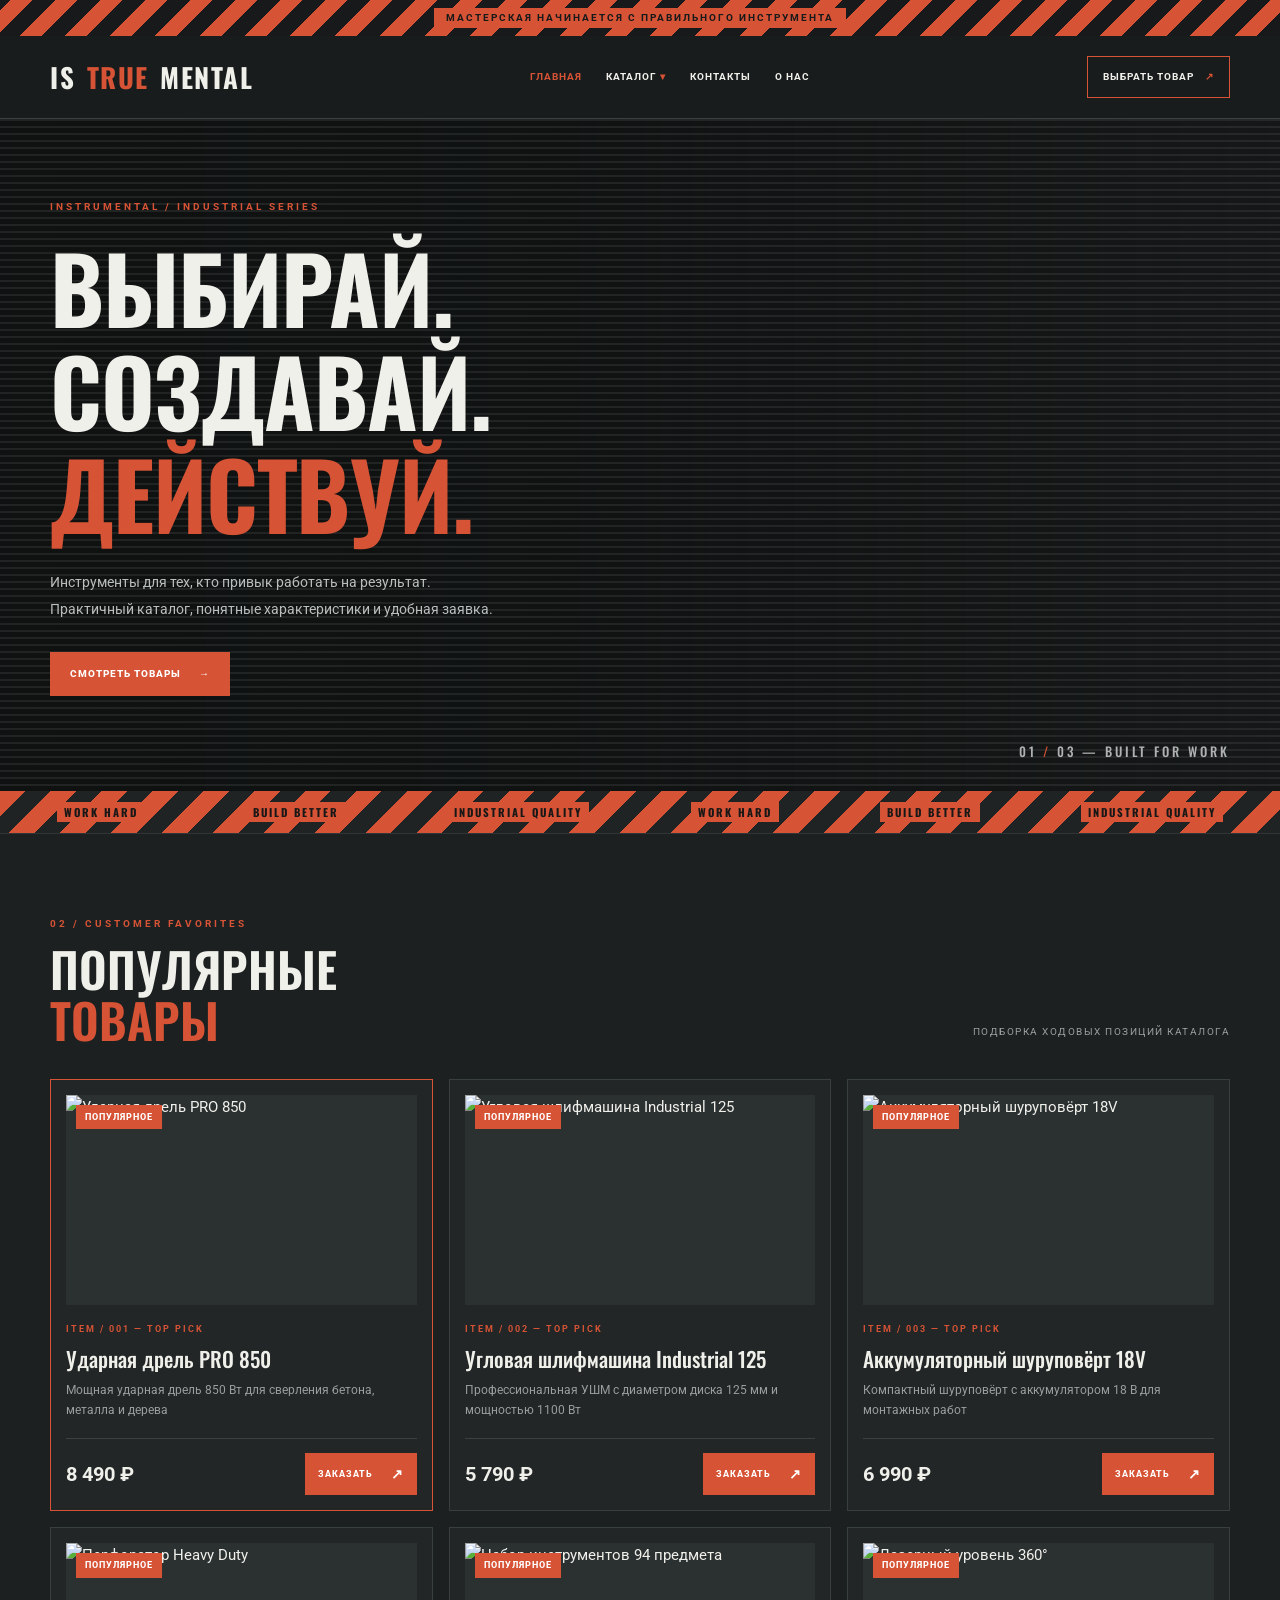
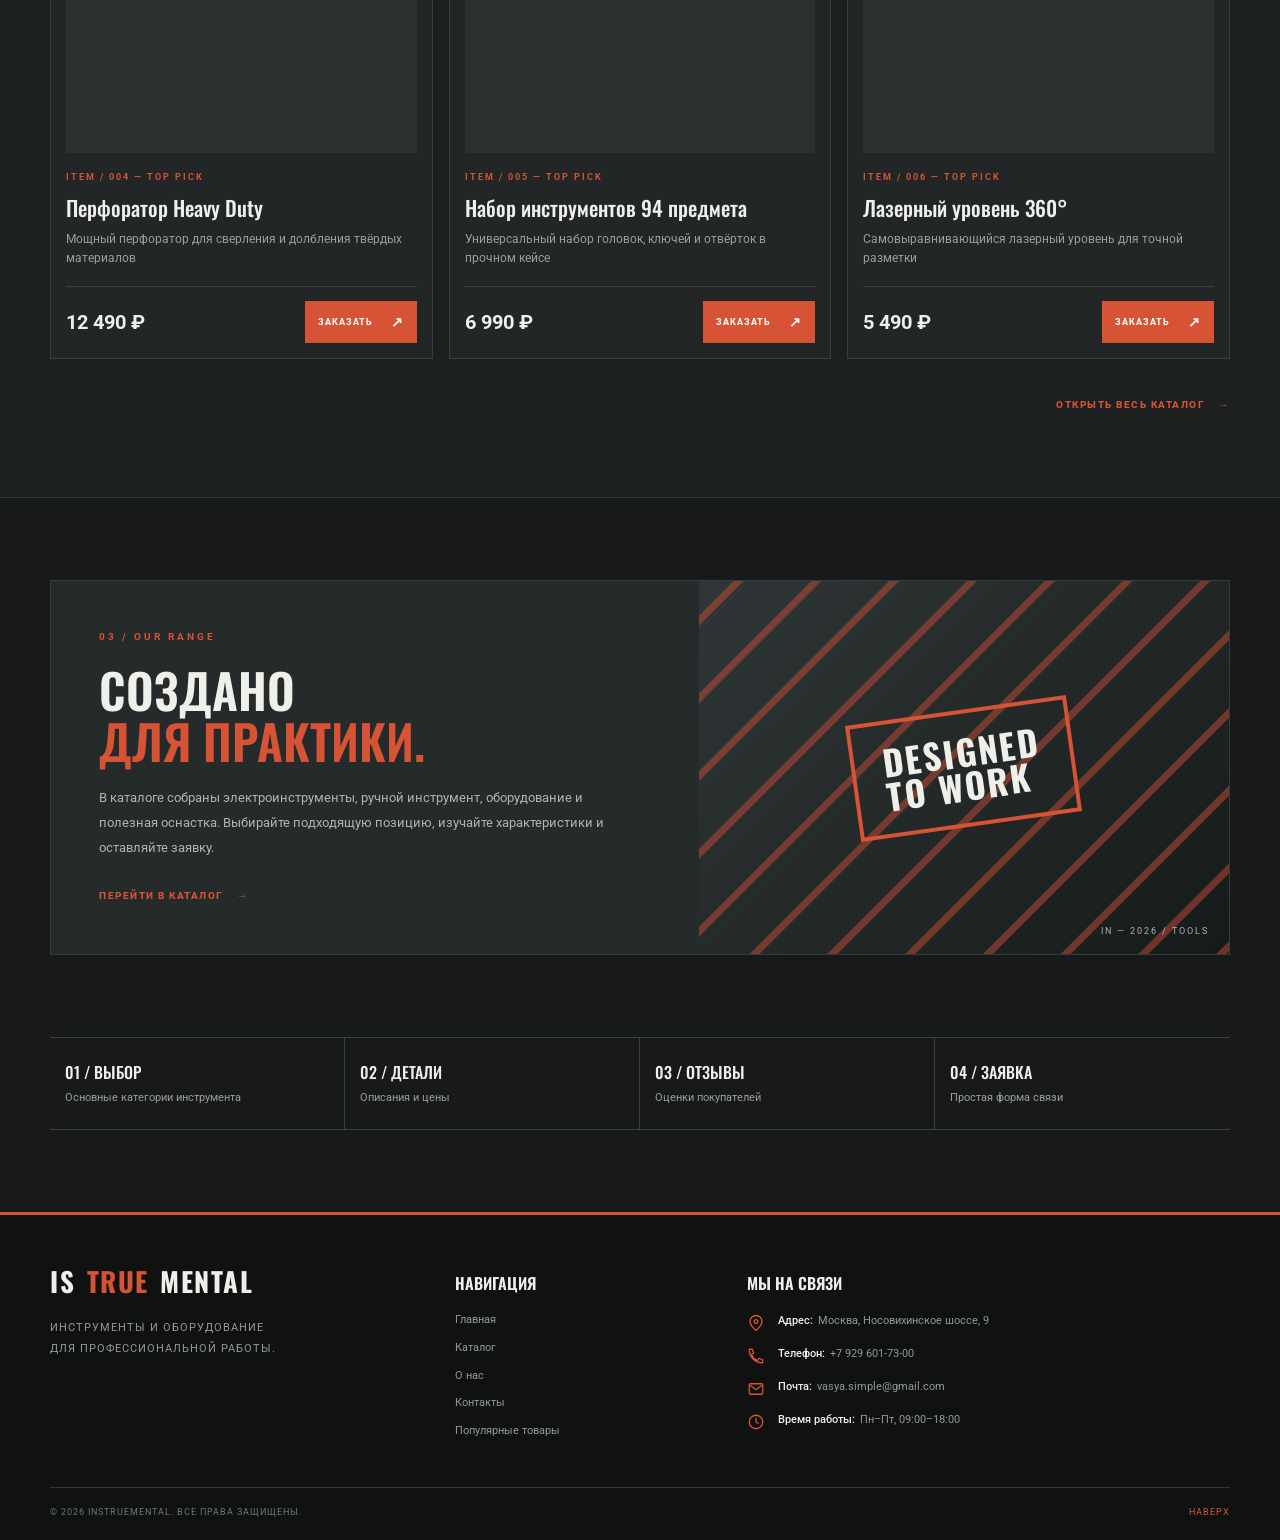
==== commit 07269f1c: "logo fix" ====
--- a/index.html
+++ b/index.html
@@ -31,7 +31,7 @@
    <div class="container site-header__inner">
     <a class="site-logo" href="index.html">
      <span class="site-logo__word">
-      INSTRU
+      IS
       <span class="site-logo__accent">
        TRUE
       </span>
@@ -276,7 +276,7 @@
      <div class="site-footer__brand">
       <a aria-label="INSTRUMENTAL — на главную" class="site-logo" href="index.html">
        <span class="site-logo__word">
-        INSTRU
+        IS
         <span class="site-logo__accent">
          TRUE
         </span>
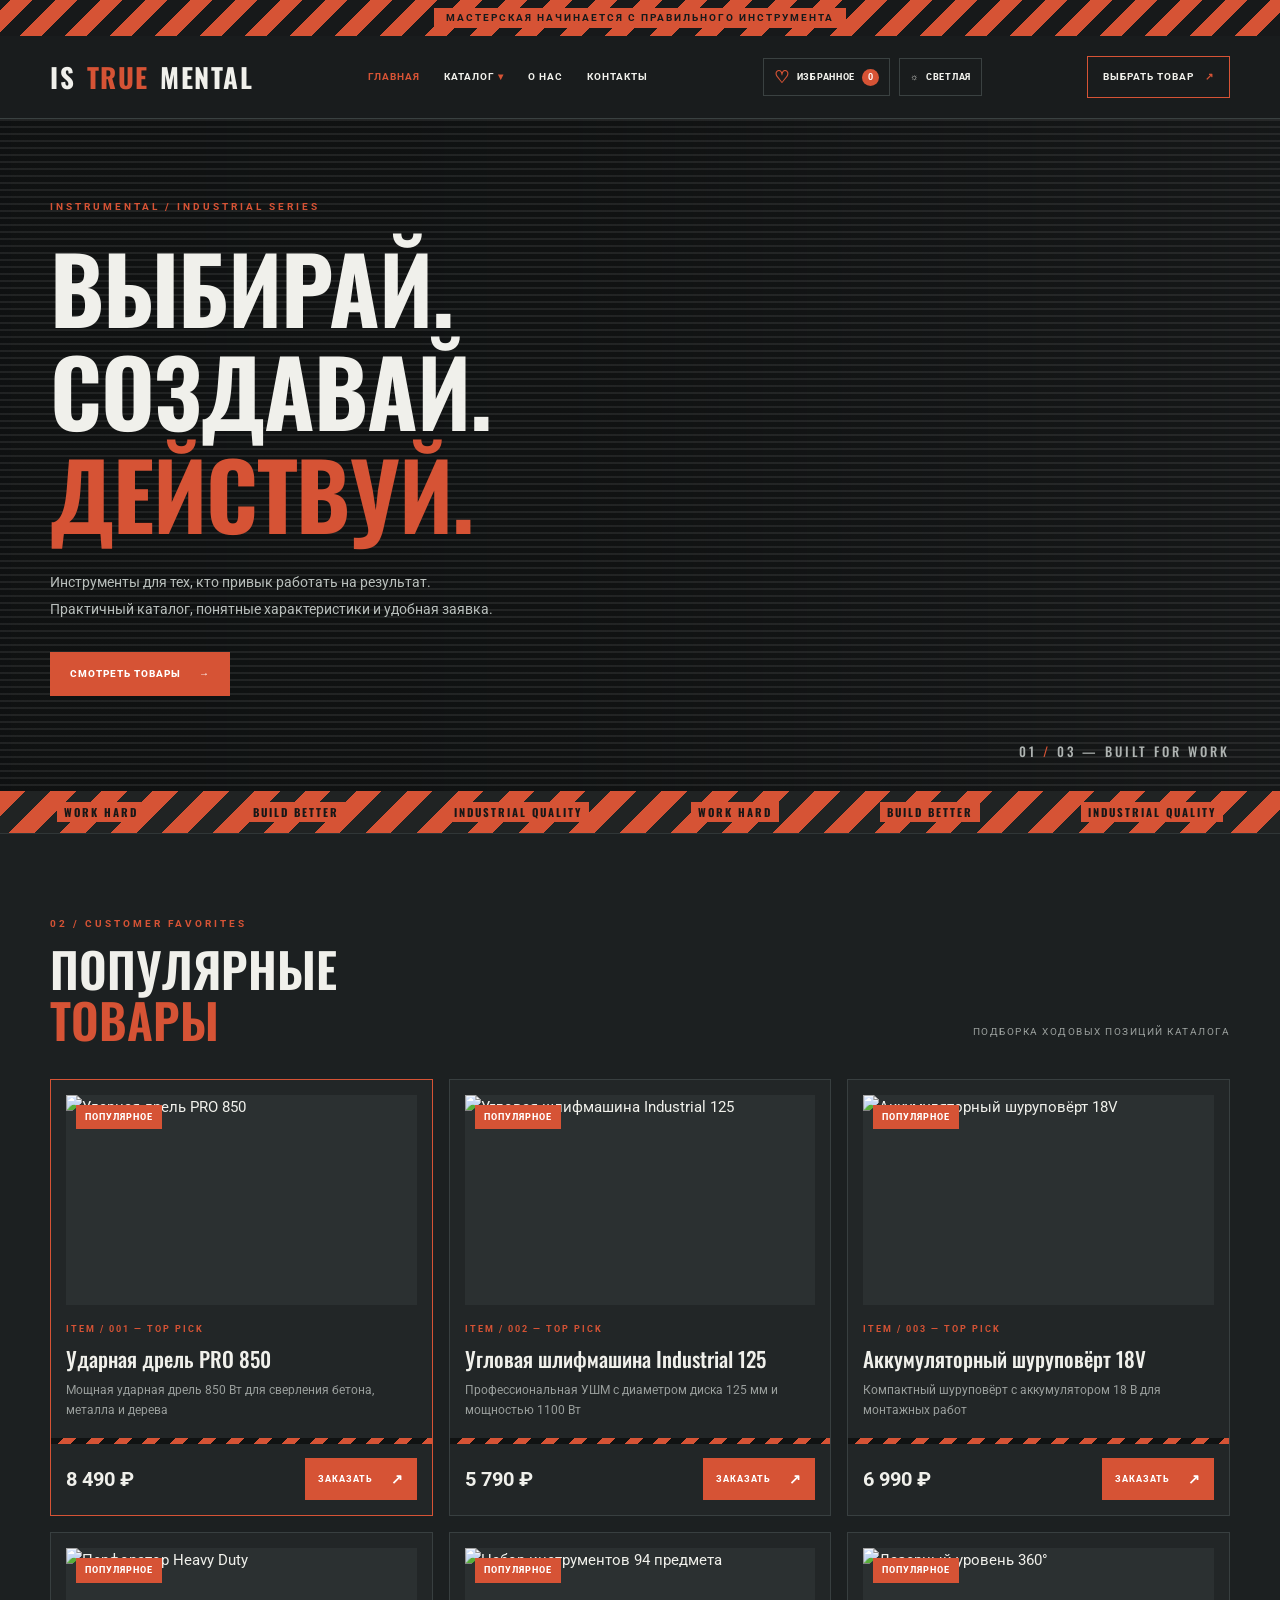
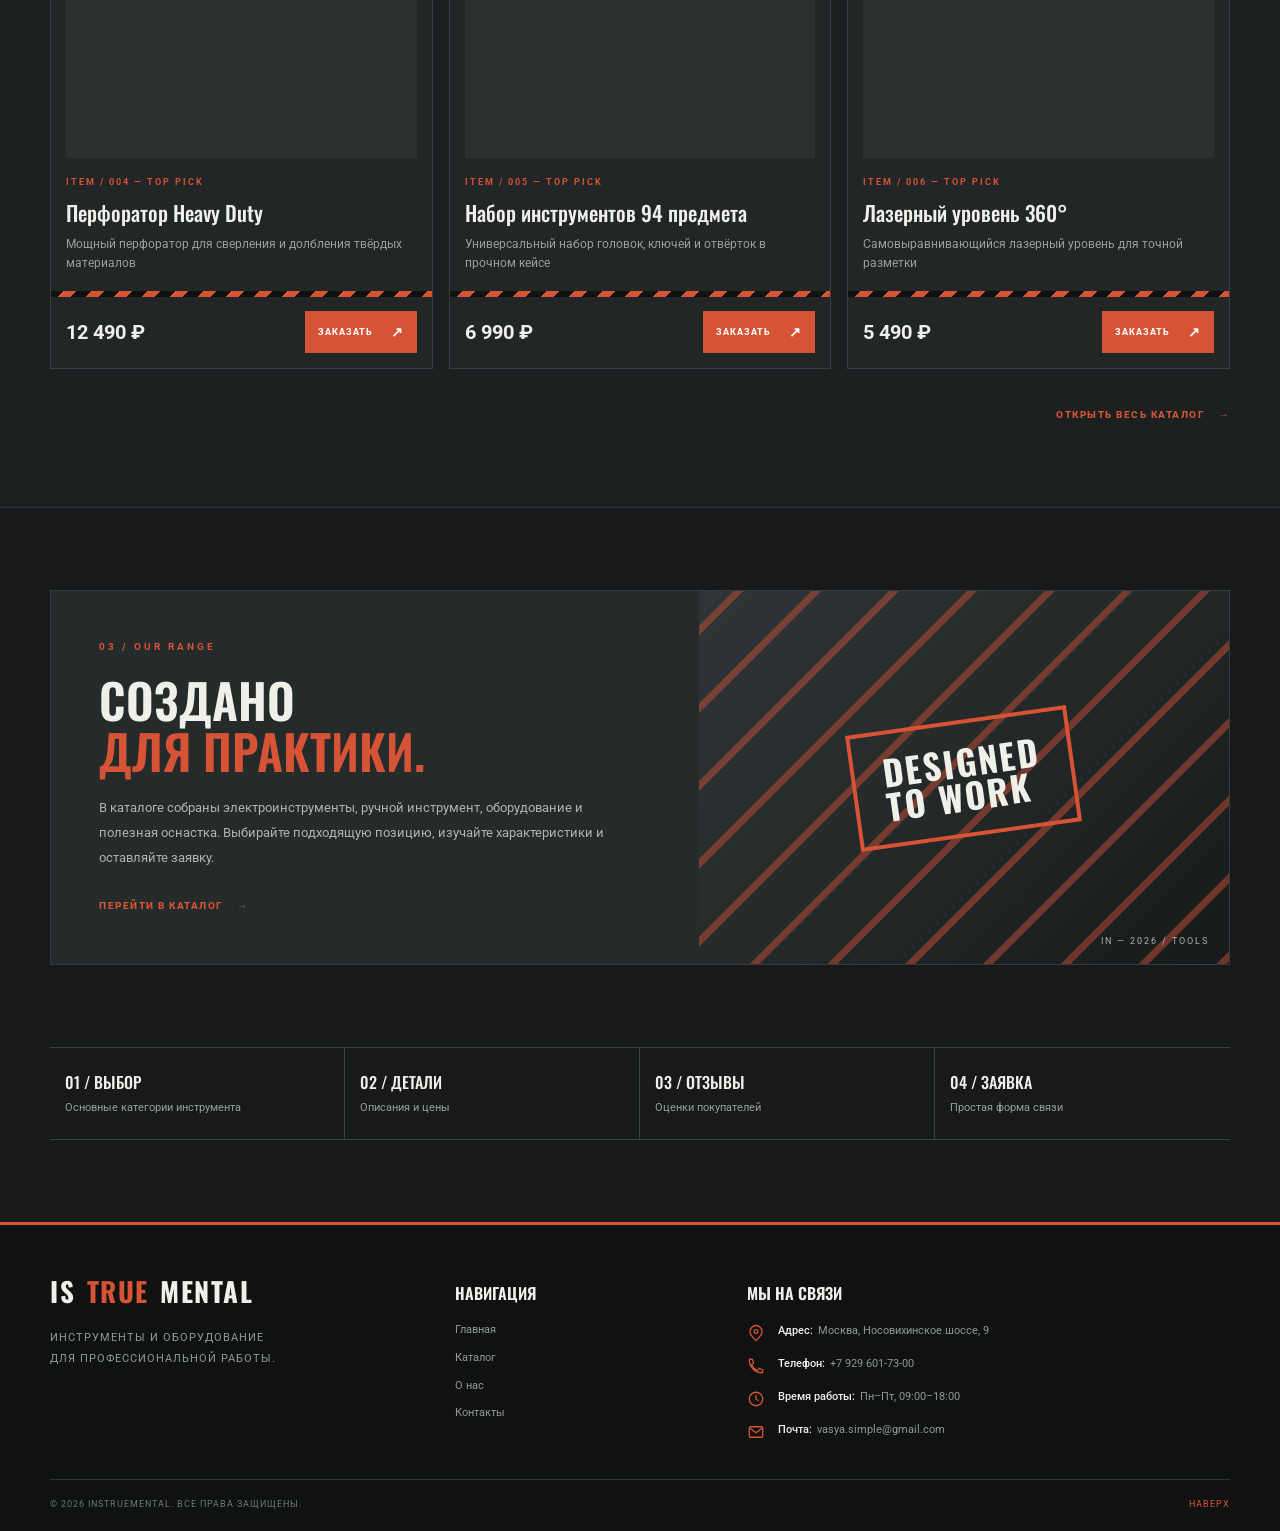
==== commit ad5bb131: "5 features" ====
--- a/index.html
+++ b/index.html
@@ -20,6 +20,7 @@
   </script>
   <script defer="" src="js/to-top.js">
   </script>
+     <script src="js/theme.js"></script>
  </head>
  <body>
   <div class="topbar" id="topbar">
@@ -81,13 +82,13 @@
        </ul>
       </li>
       <li>
-       <a class="site-nav__link" href="contacts.html">
-        Контакты
+       <a class="site-nav__link" href="about.html">
+        О нас
        </a>
       </li>
       <li>
-       <a class="site-nav__link" href="about.html">
-        О нас
+       <a class="site-nav__link" href="contacts.html">
+        Контакты
        </a>
       </li>
      </ul>
@@ -305,9 +306,6 @@
       <a href="contacts.html">
        Контакты
       </a>
-      <a href="index.html#popular">
-       Популярные товары
-      </a>
      </div>
      <div class="site-footer__column site-footer__contacts">
       <h3>
@@ -336,6 +334,17 @@
        </div>
       </div>
       <div class="footer-contact">
+       <img alt="" aria-hidden="true" src="assets/clock.svg"/>
+       <div class="footer-contact__text">
+        <strong>
+         Время работы:
+        </strong>
+        <span>
+         Пн–Пт, 09:00–18:00
+        </span>
+       </div>
+      </div>
+      <div class="footer-contact">
        <img alt="" aria-hidden="true" src="assets/email.svg"/>
        <div class="footer-contact__text">
         <strong>
@@ -344,17 +353,6 @@
         <a href="mailto:vasya.simple@gmail.com">
          vasya.simple@gmail.com
         </a>
-       </div>
-      </div>
-      <div class="footer-contact">
-       <img alt="" aria-hidden="true" src="assets/clock.svg"/>
-       <div class="footer-contact__text">
-        <strong>
-         Время работы:
-        </strong>
-        <span>
-         Пн–Пт, 09:00–18:00
-        </span>
        </div>
       </div>
      </div>
--- a/css/style.css
+++ b/css/style.css
@@ -1505,3 +1505,114 @@
         height: 280px;
     }
 }
+/* ===== THEME SWITCH + FAVORITES ===== */
+:root[data-theme="light"] {
+    --bg: #f1f0eb;
+    --bg-deep: #e2e1db;
+    --panel: #ffffff;
+    --panel-light: #f4f3ee;
+    --text: #202526;
+    --muted: #68706d;
+    --border: #c9ccc7;
+    --white: #fff;
+}
+:root[data-theme="light"] body { background: var(--bg); color: var(--text); }
+:root[data-theme="light"] .site-header { background: #fff; }
+:root[data-theme="light"] .dropdown-menu { background: #fff; box-shadow: 0 12px 28px #0002; }
+:root[data-theme="light"] .dropdown-menu a { color: #343b39; }
+:root[data-theme="light"] .dropdown-menu a:hover,
+:root[data-theme="light"] .dropdown-menu a:focus-visible { background: #f0eee8; }
+:root[data-theme="light"] .section--products { background: #e8e7e1; border-color: #d0d1ca; }
+:root[data-theme="light"] .product-card { border-color: #c9ccc7; }
+:root[data-theme="light"] .product-card__image-wrap { background: #ecece7; }
+:root[data-theme="light"] .info-panel,
+:root[data-theme="light"] .contact-cta,
+:root[data-theme="light"] .faq-contact { background: #fff; border-color: var(--border); }
+:root[data-theme="light"] .info-panel__visual { background: linear-gradient(135deg, #e1e1da, #f5f4ef); }
+:root[data-theme="light"] .info-panel__serial { color: #68706d; }
+:root[data-theme="light"] .site-footer { background: #202526; }
+:root[data-theme="light"] .site-footer__main p,
+:root[data-theme="light"] .site-footer__main a:not(.site-logo) { color: #c1c7c3; }
+:root[data-theme="light"] .site-footer__bottom { border-color: #414948; color: #aeb5b1; }
+:root[data-theme="light"] .catalog-filters,
+:root[data-theme="light"] .contact-card,
+:root[data-theme="light"] .advantage-card,
+:root[data-theme="light"] .review-card,
+:root[data-theme="light"] .reviews__form,
+:root[data-theme="light"] .faq-item,
+:root[data-theme="light"] .about-details__hours { background: #fff; }
+:root[data-theme="light"] .catalog-filters__group label,
+:root[data-theme="light"] .reviews__form label,
+:root[data-theme="light"] .order-form__field label { color: #4f5854; }
+:root[data-theme="light"] .catalog-filters__input,
+:root[data-theme="light"] .reviews__form input,
+:root[data-theme="light"] .reviews__form select,
+:root[data-theme="light"] .reviews__form textarea,
+:root[data-theme="light"] .faq-search__input,
+:root[data-theme="light"] .order-form__field input,
+:root[data-theme="light"] .order-form__field select,
+:root[data-theme="light"] .order-form__field textarea {
+    background: #fff; color: #202526; border-color: #c4c9c5;
+}
+:root[data-theme="light"] .faq-category { background: #fff; color: #202526; }
+:root[data-theme="light"] .order-dialog { background: #fff; color: #202526; border-color: #c4c9c5; }
+:root[data-theme="light"] .order-product { background: #f0f0eb; }
+:root[data-theme="light"] .order-product__image { background: #e2e2dc; }
+:root[data-theme="light"] .success-message { background: #fff; }
+:root[data-theme="light"] .to-top { background: #fff; color: #202526; }
+:root[data-theme="light"] .product-detail__image-wrapper { background: #e8e7e1; }
+:root[data-theme="light"] .about-map__frame iframe { filter: none; }
+
+.header-tools { display: flex; align-items: center; gap: 9px; flex: 0 0 auto; }
+.header-favorites, .theme-toggle {
+    min-height: 38px; display: inline-flex; align-items: center; justify-content: center;
+    gap: 7px; padding: 8px 10px; border: 1px solid var(--border);
+    background: transparent; color: var(--text); font-size: 9px; font-weight: 800;
+    letter-spacing: .7px; white-space: nowrap; cursor: pointer;
+}
+.header-favorites > span:first-child { color: var(--accent); font-size: 17px; line-height: 1; }
+.favorites-count {
+    display: inline-grid; place-items: center; min-width: 17px; height: 17px;
+    padding: 0 4px; border-radius: 20px; background: var(--accent); color: #fff;
+    font-size: 9px;
+}
+.favorites-count[hidden] { display: none !important; }
+.theme-toggle:hover, .header-favorites:hover { border-color: var(--accent); color: var(--accent); }
+
+.favorite-toggle {
+    flex: 0 0 38px; display: inline-grid; place-items: center; width: 38px; height: 38px;
+    padding: 0; border: 1px solid var(--border); background: transparent;
+    color: var(--muted); cursor: pointer; transition: .2s;
+}
+.favorite-toggle span { font-size: 23px; line-height: 1; }
+.favorite-toggle:hover, .favorite-toggle.is-active { border-color: var(--accent); color: var(--accent); }
+.product-card__bottom { position: relative; flex-wrap: wrap; border-top: 0; padding-top: 20px; }
+.product-card__bottom::before {
+    content: ""; position: absolute; top: 0; left: -15px; right: -15px; height: 6px;
+    background: repeating-linear-gradient(135deg, var(--bg-deep) 0 9px, #d65335 9px 18px);
+    background-size: 28px 6px; background-position: 0 0;
+}
+.product-card:hover .product-card__bottom::before { animation: hazard-move .7s linear infinite; }
+@keyframes hazard-move { to { background-position: 28px 0; } }
+.product-detail__actions { display: flex; align-items: center; flex-wrap: wrap; gap: 12px; margin-bottom: 20px; }
+.product-detail__actions .product-detail__order-button { margin: 0; }
+.favorite-toggle--detail { width: 44px; height: 44px; flex-basis: 44px; }
+.favorites-page { padding-bottom: 80px; }
+.favorites-page .products-grid { padding-top: 30px; }
+.favorites-empty { grid-column: 1 / -1; padding: 40px; }
+.favorites-empty .button { margin-top: 15px; }
+@media (max-width: 1050px) {
+    .header-tools { margin-left: auto; }
+}
+@media (max-width: 760px) {
+    .header-tools { order: 2; }
+    .header-favorites, .theme-toggle { padding: 7px; font-size: 8px; }
+}
+@media (max-width: 520px) {
+    .header-tools { width: 100%; justify-content: flex-start; order: 4; }
+    .product-card__bottom { gap: 9px; }
+    .product-card__price { font-size: 18px; }
+}
+@media (prefers-reduced-motion: reduce) {
+    .product-card:hover .product-card__bottom::before { animation: none; }
+}
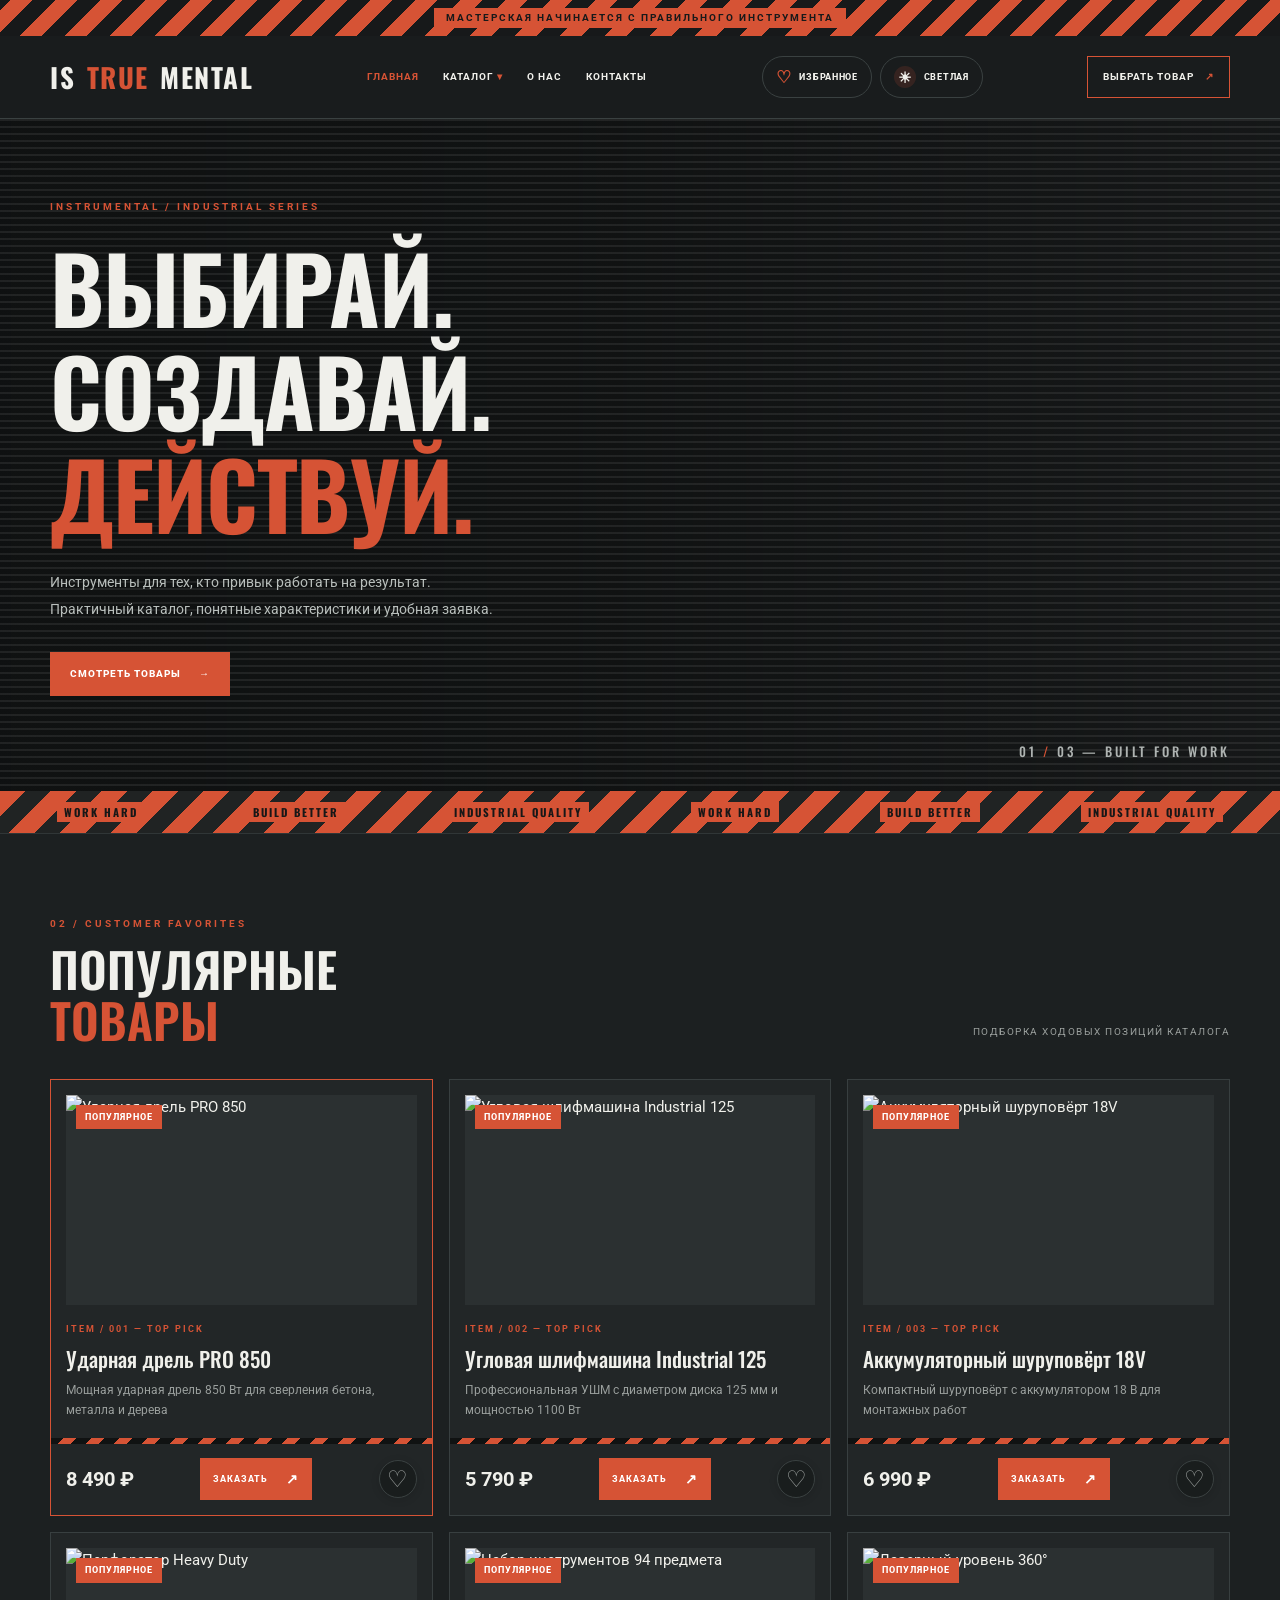
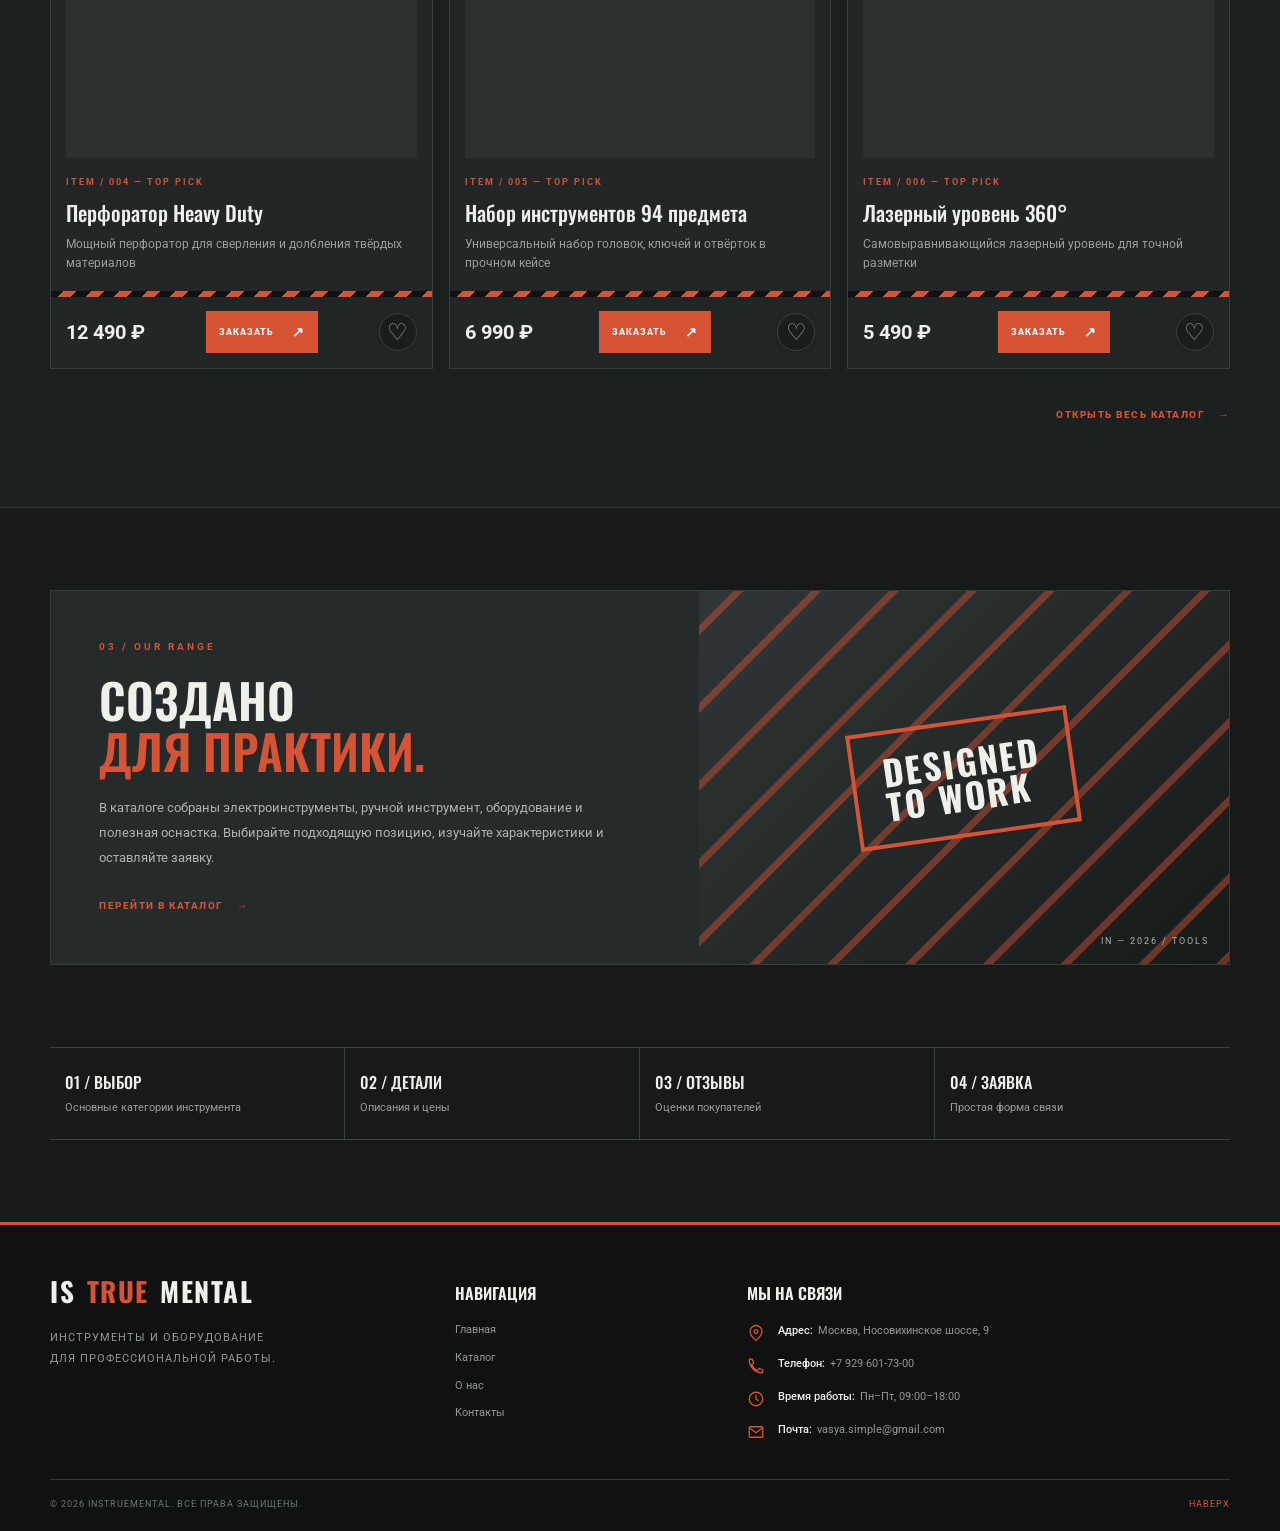
==== commit 501165c3: "phone adaptive" ====
--- a/index.html
+++ b/index.html
@@ -7,6 +7,9 @@
   <link href="https://fonts.googleapis.com" rel="preconnect"/>
   <link crossorigin="" href="https://fonts.gstatic.com" rel="preconnect"/>
   <link href="https://fonts.googleapis.com/css2?family=Oswald:wght@400;500;600;700&amp;family=Roboto:wght@300;400;500;700&amp;display=swap" rel="stylesheet"/>
+    <script>
+    try { document.documentElement.dataset.theme = localStorage.getItem("instrumental-theme") === "light" ? "light" : "dark"; } catch {}
+  </script>
   <link href="css/style.css" rel="stylesheet"/>
   <meta content="Инструменты для мастерской и строительства. Каталог электроинструментов, оснастки и оборудования." name="description"/>
   <title>
@@ -20,7 +23,10 @@
   </script>
   <script defer="" src="js/to-top.js">
   </script>
-     <script src="js/theme.js"></script>
+  
+     
+   <script defer src="js/theme.js"></script>
+  <script defer src="js/favorites.js"></script>
  </head>
  <body>
   <div class="topbar" id="topbar">
--- a/css/style.css
+++ b/css/style.css
@@ -1615,4 +1615,70 @@
 }
 @media (prefers-reduced-motion: reduce) {
     .product-card:hover .product-card__bottom::before { animation: none; }
-}+}
+/* ===== Responsive polish: mobile two-column catalog and accessible controls ===== */
+.header-tools { gap: 8px; }
+.header-favorites, .theme-toggle {
+    border-radius: 999px;
+    min-height: 42px;
+    padding: 8px 13px;
+    gap: 8px;
+    transition: color .2s ease, background .2s ease, border-color .2s ease, transform .2s ease, box-shadow .2s ease;
+}
+.header-favorites:hover, .theme-toggle:hover { transform: translateY(-1px); box-shadow: 0 5px 16px #0002; }
+.header-favorites__heart { font-size: 19px; color: var(--accent); transition: transform .2s ease; }
+.header-favorites:hover .header-favorites__heart { transform: scale(1.18); }
+.theme-toggle__symbol { display: inline-grid; place-items: center; width: 22px; height: 22px; border-radius: 50%; font-size: 15px; background: color-mix(in srgb, var(--accent) 15%, transparent); }
+.theme-toggle__label, .header-favorites__label { font-size: inherit; }
+.favorite-toggle {
+    border-radius: 50%;
+    background: color-mix(in srgb, var(--bg) 72%, transparent);
+    box-shadow: 0 2px 8px #0002;
+    transition: color .2s ease, background .2s ease, border-color .2s ease, transform .22s ease, box-shadow .2s ease;
+}
+.favorite-toggle:hover { transform: scale(1.07); box-shadow: 0 4px 14px #0003; }
+.favorite-toggle.is-active { background: color-mix(in srgb, var(--accent) 13%, var(--panel)); color: var(--accent); }
+.favorite-toggle.is-active span { display: inline-block; animation: favorite-pop .24s ease; }
+@keyframes favorite-pop { 50% { transform: scale(1.35); } }
+.favorite-toggle:focus-visible, .theme-toggle:focus-visible, .header-favorites:focus-visible { outline: 2px solid var(--accent); outline-offset: 3px; }
+
+@media (max-width: 650px) {
+    .products-grid, .catalog-products .products-grid {
+        grid-template-columns: repeat(2, minmax(0, 1fr)) !important;
+        gap: 9px;
+    }
+    .product-card { padding: 9px; border-radius: 3px; }
+    .product-card__image-wrap { height: clamp(105px, 33vw, 155px); }
+    .product-card__code { margin: 10px 0 5px; font-size: 7px; letter-spacing: 1px; }
+    .product-card__title { min-height: 0; font-size: clamp(13px, 3.8vw, 16px); line-height: 1.25; }
+    .product-card__description { display: none; }
+    .product-card__bottom { align-items: center; gap: 6px; padding-top: 14px; }
+    .product-card__bottom::before { left: -9px; right: -9px; height: 5px; }
+    .product-card__price { font-size: clamp(12px, 3.6vw, 16px); white-space: normal; line-height: 1.15; }
+    .product-card__button { min-height: 32px; padding: 7px 6px; font-size: 7px; letter-spacing: .2px; flex: 1 1 auto; }
+    .favorite-toggle { width: 31px; height: 31px; flex-basis: 31px; }
+    .favorite-toggle span { font-size: 19px; }
+    .product-card__badge { top: 14px; left: 14px; padding: 4px 5px; font-size: 7px; }
+    .catalog-filters__form { grid-template-columns: repeat(2, minmax(0, 1fr)); gap: 10px; }
+    .catalog-filters__group { min-width: 0; }
+    .catalog-filters__group input, .catalog-filters__group select { max-width: 100%; }
+    .site-header__inner { flex-wrap: wrap; }
+    .site-nav { width: 100%; order: 3; overflow-x: auto; }
+    .site-nav__list { width: max-content; min-width: 100%; }
+    .header-cta { order: 2; margin-left: auto; }
+    .header-tools { width: auto; order: 4; margin-left: 0; }
+    .header-favorites, .theme-toggle { min-height: 36px; padding: 7px 10px; font-size: 8px; }
+}
+@media (max-width: 370px) {
+    .products-grid, .catalog-products .products-grid { gap: 7px; }
+    .product-card { padding: 7px; }
+    .product-card__image-wrap { height: 112px; }
+    .product-card__bottom { flex-wrap: wrap; }
+    .product-card__price { width: 100%; }
+    .product-card__button { min-width: 0; }
+    .header-favorites__label, .theme-toggle__label { display: none; }
+    .header-favorites, .theme-toggle { width: 38px; padding: 5px; }
+}
+@media (prefers-reduced-motion: reduce) {
+    .favorite-toggle, .favorite-toggle.is-active span, .header-favorites, .theme-toggle { animation: none !important; transition: none !important; }
+}
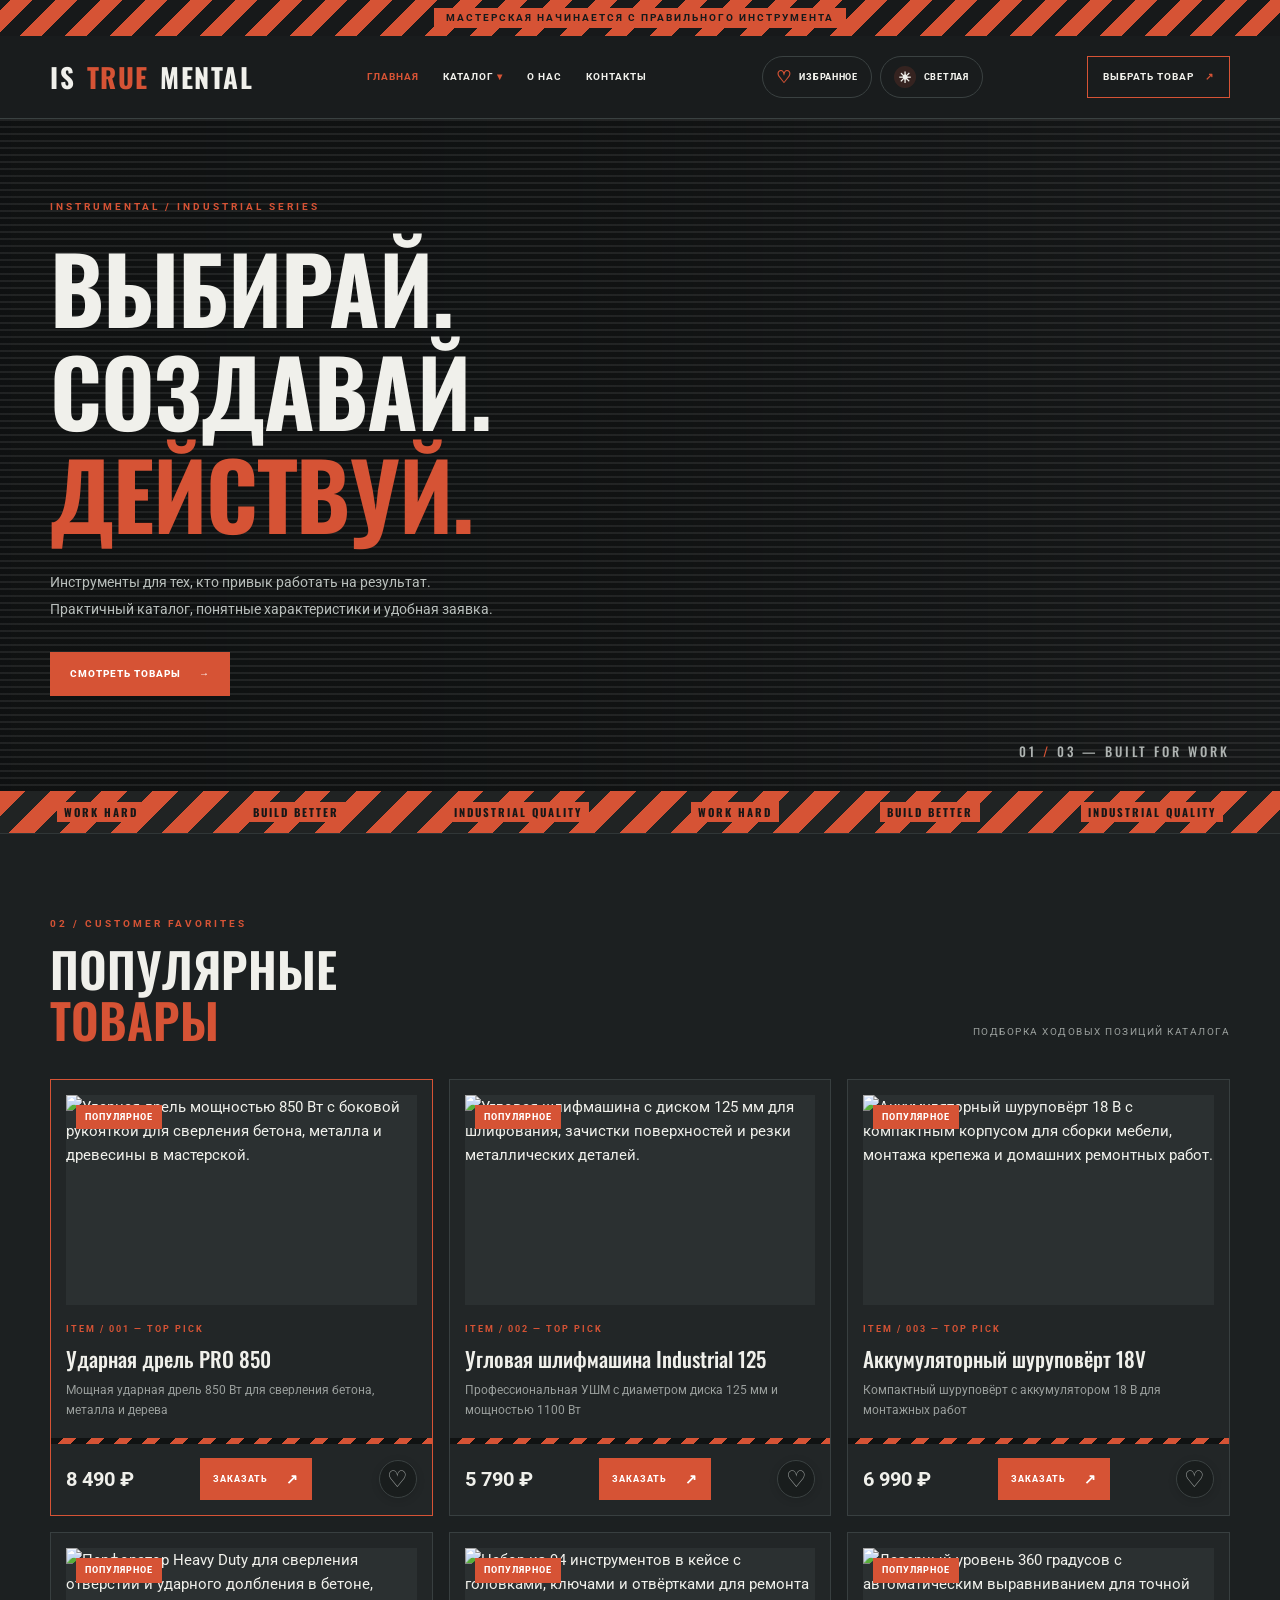
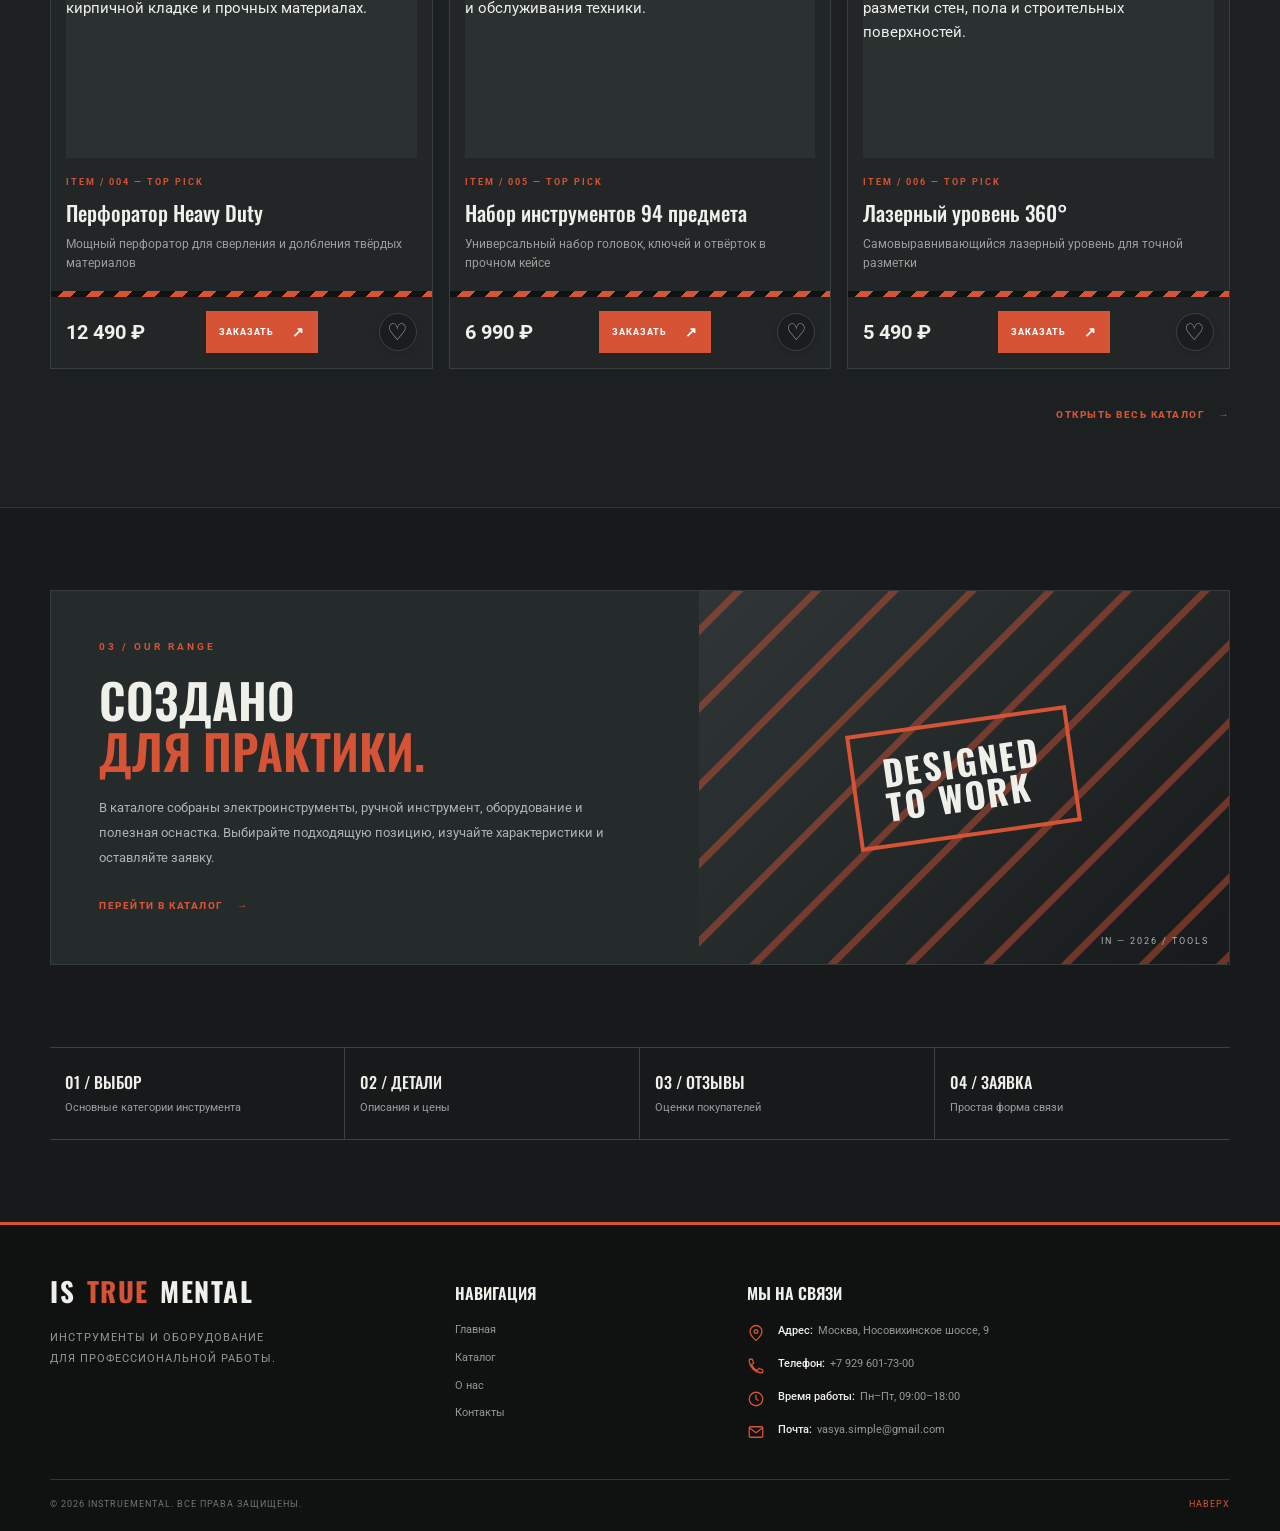
==== commit 449f88e3: "seo optimization" ====
--- a/index.html
+++ b/index.html
@@ -1,474 +1,471 @@
 <!DOCTYPE html>
+
 <html lang="ru">
- <head>
-  <meta charset="utf-8"/>
-  <meta content="width=device-width, initial-scale=1.0" name="viewport"/>
-  <meta content="#171a1b" name="theme-color"/>
-  <link href="https://fonts.googleapis.com" rel="preconnect"/>
-  <link crossorigin="" href="https://fonts.gstatic.com" rel="preconnect"/>
-  <link href="https://fonts.googleapis.com/css2?family=Oswald:wght@400;500;600;700&amp;family=Roboto:wght@300;400;500;700&amp;display=swap" rel="stylesheet"/>
-    <script>
+<head>
+<meta charset="utf-8"/>
+<meta content="width=device-width, initial-scale=1.0" name="viewport"/>
+<meta content="#171a1b" name="theme-color"/>
+<link href="https://fonts.googleapis.com" rel="preconnect"/>
+<link crossorigin="" href="https://fonts.gstatic.com" rel="preconnect"/>
+<link href="https://fonts.googleapis.com/css2?family=Oswald:wght@400;500;600;700&amp;family=Roboto:wght@300;400;500;700&amp;display=swap" rel="stylesheet"/>
+<script>
     try { document.documentElement.dataset.theme = localStorage.getItem("instrumental-theme") === "light" ? "light" : "dark"; } catch {}
   </script>
-  <link href="css/style.css" rel="stylesheet"/>
-  <meta content="Инструменты для мастерской и строительства. Каталог электроинструментов, оснастки и оборудования." name="description"/>
-  <title>
-   INSTRUMENTAL — инструменты для работы
-  </title>
-  <script defer="" src="js/products.js">
-  </script>
-  <script defer="" src="js/home.js">
-  </script>
-  <script defer="" src="js/order-form.js">
-  </script>
-  <script defer="" src="js/to-top.js">
-  </script>
-  
-     
-   <script defer src="js/theme.js"></script>
-  <script defer src="js/favorites.js"></script>
- </head>
- <body>
-  <div class="topbar" id="topbar">
-   <span>
+<link href="css/style.css" rel="stylesheet"/>
+<meta content="Инструменты для мастерской, ремонта и строительства: электроинструменты, ручной инструмент, оборудование и оснастка. Выберите товар в каталоге INSTRUMENTAL." name="description"/>
+<title>INSTRUMENTAL — магазин инструментов для мастерской и строительства</title>
+<script defer="" src="js/products.js">
+</script>
+<script defer="" src="js/home.js">
+</script>
+<script defer="" src="js/order-form.js">
+</script>
+<script defer="" src="js/to-top.js">
+</script>
+<script defer="" src="js/theme.js"></script>
+<script defer="" src="js/favorites.js"></script>
+<meta content="website" property="og:type"/><meta content="INSTRUMENTAL" property="og:site_name"/><meta content="INSTRUMENTAL — магазин инструментов для мастерской и строительства" property="og:title"/><meta content="Инструменты для мастерской, ремонта и строительства: электроинструменты, ручной инструмент, оборудование и оснастка. Выберите товар в каталоге INSTRUMENTAL." property="og:description"/><meta content="summary" name="twitter:card"/><meta content="INSTRUMENTAL — магазин инструментов для мастерской и строительства" name="twitter:title"/><meta content="Инструменты для мастерской, ремонта и строительства: электроинструменты, ручной инструмент, оборудование и оснастка. Выберите товар в каталоге INSTRUMENTAL." name="twitter:description"/><script type="application/ld+json">{"@context": "https://schema.org", "@type": "HardwareStore", "name": "INSTRUMENTAL", "email": "vasya.simple@gmail.com", "telephone": "+79296017300", "address": {"@type": "PostalAddress", "streetAddress": "Носовихинское шоссе, 9", "addressLocality": "Москва", "addressCountry": "RU"}, "openingHours": "Mo-Fr 09:00-18:00"}</script></head>
+<body>
+<div class="topbar" id="topbar">
+<span>
     МАСТЕРСКАЯ НАЧИНАЕТСЯ С ПРАВИЛЬНОГО ИНСТРУМЕНТА
    </span>
-  </div>
-  <header class="site-header" id="top">
-   <div class="container site-header__inner">
-    <a class="site-logo" href="index.html">
-     <span class="site-logo__word">
+</div>
+<header class="site-header" id="top">
+<div class="container site-header__inner">
+<a class="site-logo" href="index.html">
+<span class="site-logo__word">
       IS
       <span class="site-logo__accent">
        TRUE
       </span>
       MENTAL
      </span>
-    </a>
-    <nav aria-label="Основная навигация" class="site-nav">
-     <ul class="site-nav__list">
-      <li>
-       <a class="site-nav__link site-nav__link--active" href="index.html">
+</a>
+<nav aria-label="Основная навигация" class="site-nav">
+<ul class="site-nav__list">
+<li>
+<a class="site-nav__link site-nav__link--active" href="index.html">
         Главная
        </a>
-      </li>
-      <li class="site-nav__item--dropdown">
-       <a class="site-nav__link" href="catalog.html">
+</li>
+<li class="site-nav__item--dropdown">
+<a class="site-nav__link" href="catalog.html">
         Каталог
         <span class="dropdown-arrow">
          ▾
         </span>
-       </a>
-       <ul class="dropdown-menu">
-        <li>
-         <a href="catalog.html?category=power">
+</a>
+<ul class="dropdown-menu">
+<li>
+<a href="catalog.html?category=power">
           Электроинструменты
          </a>
-        </li>
-        <li>
-         <a href="catalog.html?category=hand">
+</li>
+<li>
+<a href="catalog.html?category=hand">
           Ручные инструменты
          </a>
-        </li>
-        <li>
-         <a href="catalog.html?category=equipment">
+</li>
+<li>
+<a href="catalog.html?category=equipment">
           Оборудование
          </a>
-        </li>
-        <li>
-         <a href="catalog.html?category=accessories">
+</li>
+<li>
+<a href="catalog.html?category=accessories">
           Аксессуары
          </a>
-        </li>
-        <li>
-         <a href="catalog.html">
+</li>
+<li>
+<a href="catalog.html">
           Все товары
          </a>
-        </li>
-       </ul>
-      </li>
-      <li>
-       <a class="site-nav__link" href="about.html">
+</li>
+</ul>
+</li>
+<li>
+<a class="site-nav__link" href="about.html">
         О нас
        </a>
-      </li>
-      <li>
-       <a class="site-nav__link" href="contacts.html">
+</li>
+<li>
+<a class="site-nav__link" href="contacts.html">
         Контакты
        </a>
-      </li>
-     </ul>
-    </nav>
-    <a class="header-cta" href="catalog.html">
+</li>
+</ul>
+</nav>
+<a class="header-cta" href="catalog.html">
      ВЫБРАТЬ ТОВАР
      <span>
       ↗
      </span>
-    </a>
-   </div>
-  </header>
-  <main>
-   <!-- Hero -->
-   <section class="hero">
-    <div class="hero__texture">
-    </div>
-    <div class="container hero__inner">
-     <div class="hero__content">
-      <p class="eyebrow">
+</a>
+</div>
+</header>
+<main>
+<!-- Hero -->
+<section class="hero">
+<div class="hero__texture">
+</div>
+<div class="container hero__inner">
+<div class="hero__content">
+<p class="eyebrow">
        INSTRUMENTAL / INDUSTRIAL SERIES
       </p>
-      <h1>
+<h1>
        ВЫБИРАЙ.
        <br/>
        СОЗДАВАЙ.
        <br/>
-       <span>
+<span>
         ДЕЙСТВУЙ.
        </span>
-      </h1>
-      <p class="hero__description">
+</h1>
+<p class="hero__description">
        Инструменты для тех, кто привык работать на результат.
                         Практичный каталог, понятные характеристики
                         и удобная заявка.
       </p>
-      <a class="button button--primary" href="#popular">
+<a class="button button--primary" href="#popular">
        СМОТРЕТЬ ТОВАРЫ
        <span>
         →
        </span>
-      </a>
-     </div>
-     <div class="hero__index">
+</a>
+</div>
+<div class="hero__index">
       01
       <span>
        /
       </span>
       03 — BUILT FOR WORK
      </div>
-    </div>
-   </section>
-   <!-- Running ticker -->
-   <div class="signal-strip">
-    <div class="signal-strip__track">
-     <span>
+</div>
+</section>
+<!-- Running ticker -->
+<div class="signal-strip">
+<div class="signal-strip__track">
+<span>
       WORK HARD
      </span>
-     <span>
+<span>
       BUILD BETTER
      </span>
-     <span>
+<span>
       INDUSTRIAL QUALITY
      </span>
-     <span>
+<span>
       WORK HARD
      </span>
-     <span>
+<span>
       BUILD BETTER
      </span>
-     <span>
+<span>
       INDUSTRIAL QUALITY
      </span>
-    </div>
-   </div>
-   <!-- Popular products -->
-   <section class="section section--products" id="popular">
-    <div class="container">
-     <div class="section-heading">
-      <div>
-       <p class="eyebrow">
+</div>
+</div>
+<!-- Popular products -->
+<section class="section section--products" id="popular">
+<div class="container">
+<div class="section-heading">
+<div>
+<p class="eyebrow">
         02 / CUSTOMER FAVORITES
        </p>
-       <h2>
+<h2>
         ПОПУЛЯРНЫЕ
         <br/>
-        <span>
+<span>
          ТОВАРЫ
         </span>
-       </h2>
-      </div>
-      <p class="section-heading__note">
+</h2>
+</div>
+<p class="section-heading__note">
        ПОДБОРКА ХОДОВЫХ ПОЗИЦИЙ КАТАЛОГА
       </p>
-     </div>
-     <div class="products-grid" id="popular-products">
-     </div>
-     <div class="section-more">
-      <a class="text-link" href="catalog.html">
+</div>
+<div class="products-grid" id="popular-products">
+</div>
+<div class="section-more">
+<a class="text-link" href="catalog.html">
        ОТКРЫТЬ ВЕСЬ КАТАЛОГ
        <span>
         →
        </span>
-      </a>
-     </div>
-    </div>
-   </section>
-   <!-- Catalog information -->
-   <section class="container info-section">
-    <div class="info-panel">
-     <div class="info-panel__content">
-      <p class="eyebrow">
+</a>
+</div>
+</div>
+</section>
+<!-- Catalog information -->
+<section class="container info-section">
+<div class="info-panel">
+<div class="info-panel__content">
+<p class="eyebrow">
        03 / OUR RANGE
       </p>
-      <h2>
+<h2>
        СОЗДАНО
        <br/>
-       <span>
+<span>
         ДЛЯ ПРАКТИКИ.
        </span>
-      </h2>
-      <p>
+</h2>
+<p>
        В каталоге собраны электроинструменты, ручной инструмент,
                         оборудование и полезная оснастка. Выбирайте подходящую
                         позицию, изучайте характеристики и оставляйте заявку.
       </p>
-      <a class="text-link" href="catalog.html">
+<a class="text-link" href="catalog.html">
        ПЕРЕЙТИ В КАТАЛОГ
        <span>
         →
        </span>
-      </a>
-     </div>
-     <div class="info-panel__visual">
-      <div class="info-panel__stamp">
+</a>
+</div>
+<div class="info-panel__visual">
+<div class="info-panel__stamp">
        DESIGNED
        <br/>
        TO WORK
       </div>
-      <div class="info-panel__serial">
+<div class="info-panel__serial">
        IN — 2026 / TOOLS
       </div>
-     </div>
-    </div>
-   </section>
-   <!-- Features -->
-   <section class="container feature-line">
-    <div>
-     <strong>
+</div>
+</div>
+</section>
+<!-- Features -->
+<section class="container feature-line">
+<div>
+<strong>
       01 / ВЫБОР
      </strong>
-     <span>
+<span>
       Основные категории инструмента
      </span>
-    </div>
-    <div>
-     <strong>
+</div>
+<div>
+<strong>
       02 / ДЕТАЛИ
      </strong>
-     <span>
+<span>
       Описания и цены
      </span>
-    </div>
-    <div>
-     <strong>
+</div>
+<div>
+<strong>
       03 / ОТЗЫВЫ
      </strong>
-     <span>
+<span>
       Оценки покупателей
      </span>
-    </div>
-    <div>
-     <strong>
+</div>
+<div>
+<strong>
       04 / ЗАЯВКА
      </strong>
-     <span>
+<span>
       Простая форма связи
      </span>
-    </div>
-   </section>
-  </main>
-  <!-- Footer -->
-  <footer class="site-footer">
-   <div class="container">
-    <div class="site-footer__main">
-     <div class="site-footer__brand">
-      <a aria-label="INSTRUMENTAL — на главную" class="site-logo" href="index.html">
-       <span class="site-logo__word">
+</div>
+</section>
+</main>
+<!-- Footer -->
+<footer class="site-footer">
+<div class="container">
+<div class="site-footer__main">
+<div class="site-footer__brand">
+<a aria-label="INSTRUMENTAL — на главную" class="site-logo" href="index.html">
+<span class="site-logo__word">
         IS
         <span class="site-logo__accent">
          TRUE
         </span>
         MENTAL
        </span>
-      </a>
-      <p class="site-footer__about">
+</a>
+<p class="site-footer__about">
        ИНСТРУМЕНТЫ И ОБОРУДОВАНИЕ
        <br/>
        ДЛЯ ПРОФЕССИОНАЛЬНОЙ РАБОТЫ.
       </p>
-     </div>
-     <div class="site-footer__column">
-      <h3>
+</div>
+<div class="site-footer__column">
+<h3>
        НАВИГАЦИЯ
       </h3>
-      <a href="index.html">
+<a href="index.html">
        Главная
       </a>
-      <a href="catalog.html">
+<a href="catalog.html">
        Каталог
       </a>
-      <a href="about.html">
+<a href="about.html">
        О нас
       </a>
-      <a href="contacts.html">
+<a href="contacts.html">
        Контакты
       </a>
-     </div>
-     <div class="site-footer__column site-footer__contacts">
-      <h3>
+</div>
+<div class="site-footer__column site-footer__contacts">
+<h3>
        МЫ НА СВЯЗИ
       </h3>
-      <div class="footer-contact">
-       <img alt="" aria-hidden="true" src="assets/address.svg"/>
-       <div class="footer-contact__text">
-        <strong>
+<div class="footer-contact">
+<img alt="" aria-hidden="true" src="assets/address.svg"/>
+<div class="footer-contact__text">
+<strong>
          Адрес:
         </strong>
-        <a href="https://yandex.ru/maps/21621/reutov/house/nosovikhinskoye_shosse_9/Z04YfgFgS0IOQFtvfXt1dHlrYQ==/?indoorLevel=1&amp;ll=37.861182%2C55.745521&amp;z=17.49" rel="noopener noreferrer" target="_blank">
+<a href="https://yandex.ru/maps/21621/reutov/house/nosovikhinskoye_shosse_9/Z04YfgFgS0IOQFtvfXt1dHlrYQ==/?indoorLevel=1&amp;ll=37.861182%2C55.745521&amp;z=17.49" rel="noopener noreferrer" target="_blank">
          Москва, Носовихинское шоссе, 9
         </a>
-       </div>
-      </div>
-      <div class="footer-contact">
-       <img alt="" aria-hidden="true" src="assets/phone.svg"/>
-       <div class="footer-contact__text">
-        <strong>
+</div>
+</div>
+<div class="footer-contact">
+<img alt="" aria-hidden="true" src="assets/phone.svg"/>
+<div class="footer-contact__text">
+<strong>
          Телефон:
         </strong>
-        <a href="tel:+79296017300">
+<a href="tel:+79296017300">
          +7 929 601-73-00
         </a>
-       </div>
-      </div>
-      <div class="footer-contact">
-       <img alt="" aria-hidden="true" src="assets/clock.svg"/>
-       <div class="footer-contact__text">
-        <strong>
+</div>
+</div>
+<div class="footer-contact">
+<img alt="" aria-hidden="true" src="assets/clock.svg"/>
+<div class="footer-contact__text">
+<strong>
          Время работы:
         </strong>
-        <span>
+<span>
          Пн–Пт, 09:00–18:00
         </span>
-       </div>
-      </div>
-      <div class="footer-contact">
-       <img alt="" aria-hidden="true" src="assets/email.svg"/>
-       <div class="footer-contact__text">
-        <strong>
+</div>
+</div>
+<div class="footer-contact">
+<img alt="" aria-hidden="true" src="assets/email.svg"/>
+<div class="footer-contact__text">
+<strong>
          Почта:
         </strong>
-        <a href="mailto:vasya.simple@gmail.com">
+<a href="mailto:vasya.simple@gmail.com">
          vasya.simple@gmail.com
         </a>
-       </div>
-      </div>
-     </div>
-    </div>
-    <div class="site-footer__bottom">
-     <span>
+</div>
+</div>
+</div>
+</div>
+<div class="site-footer__bottom">
+<span>
       © 2026 INSTRUEMENTAL. ВСЕ ПРАВА ЗАЩИЩЕНЫ.
      </span>
-     <a href="#topbar">
+<a href="#topbar">
       НАВЕРХ
      </a>
-    </div>
-   </div>
-  </footer>
-  <!-- Scroll to top -->
-  <button aria-label="Наверх" class="to-top" hidden="" id="toTop">
-   <svg aria-hidden="true" class="to-top__screw" viewbox="185 0 140 512" xmlns="http://www.w3.org/2000/svg">
-    <path d="M314.548-1H195.082c-3.413,0-5.973,2.56-7.68,5.12s-0.853,5.973,0.853,8.533l25.6,34.133c1.707,2.56,4.267,3.413,6.827,3.413h8.533v19.413l-5.973-1.493c-4.267-1.707-9.387,1.707-10.24,5.973-1.707,4.267,1.707,9.387,5.973,10.24l10.24,2.56v16.853l-5.973-1.493c-4.267-1.707-9.387,1.707-10.24,5.973-1.707,4.267,1.707,9.387,5.973,10.24l10.24,2.56v16.853l-5.973-1.493c-4.267-1.707-9.387,1.707-10.24,5.973-1.707,4.267,1.707,9.387,5.973,10.24l10.24,2.56v16.853l-5.973-1.493c-4.267-1.707-9.387,1.707-10.24,5.973-1.707,4.267,1.707,9.387,5.973,10.24l10.24,2.56v16.853l-5.973-1.493c-4.267-1.707-9.387,1.707-10.24,5.973-1.707,4.267,1.707,9.387,5.973,10.24l10.24,2.56v16.853l-5.973-1.493c-4.267-1.707-9.387,1.707-10.24,5.973-1.707,4.267,1.707,9.387,5.973,10.24l10.24,2.56v16.853l-5.973-1.493c-4.267-1.707-9.387,1.707-10.24,5.973-1.707,4.267,1.707,9.387,5.973,10.24l10.24,2.56v16.853l-5.973-1.493c-4.267-1.707-9.387,1.707-10.24,5.973-1.707,4.267,1.707,9.387,5.973,10.24l10.24,2.56v3.413c0,4.516.093,9.018.274,13.508l-6.247-1.562c-4.267-1.707-9.387,1.707-10.24,5.973-1.707,4.267,1.707,9.387,5.973,10.24l11.706,2.926c2.431,25.914,7.904,51.394,16.454,76.434.853,3.413,4.267,5.973,7.68,5.973s6.827-2.56,7.68-5.973c7.281-20.804,12.331-42.561,15.174-64.687l9.573,2.393c4.267,0,7.68-2.56,8.533-5.973 1.707-4.267-1.707-9.387-5.973-10.24l-12.107-3.027c.428-5.535.714-11.083.868-16.636l6.972 1.743c4.267,0,7.68-2.56,8.533-5.973 1.707-4.267-1.707-9.387-5.973-10.24l-11.093-2.773V270.36l6.827 1.707c4.267,0,7.68-2.56,8.533-5.973 1.707-4.267-1.707-9.387-5.973-10.24l-11.093-2.773v-16.853l6.827 1.707c4.267,0,7.68-2.56,8.533-5.973 1.707-4.267-1.707-9.387-5.973-10.24l-11.093-2.773v-16.853l6.827 1.707c4.267,0,7.68-2.56,8.533-5.973 1.707-4.267-1.707-9.387-5.973-10.24l-11.093-2.773V167.96l6.827 1.707c4.267,0,7.68-2.56,8.533-5.973 1.707-4.267-1.707-9.387-5.973-10.24l-11.093-2.773v-16.853l6.827 1.707c4.267,0,7.68-2.56,8.533-5.973 1.707-4.267-1.707-9.387-5.973-10.24l-11.093-2.773V99.693l6.827 1.707c4.267,0,7.68-2.56,8.533-5.973 1.707-4.267-1.707-9.387-5.973-10.24l-11.093-2.773V50.2h8.533c2.56,0,5.12-.853,6.827-3.413l25.6-34.133c1.707-2.56,2.56-5.973.853-8.533C320.522.707 317.962-1 314.548-1z">
-    </path>
-   </svg>
-  </button>
-  <!-- Order dialog -->
-  <dialog aria-labelledby="order-dialog-title" class="order-dialog" id="order-dialog">
-   <div class="order-dialog__top">
-    <p class="eyebrow">
+</div>
+</div>
+</footer>
+<!-- Scroll to top -->
+<button aria-label="Наверх" class="to-top" hidden="" id="toTop">
+<svg aria-hidden="true" class="to-top__screw" viewbox="185 0 140 512" xmlns="http://www.w3.org/2000/svg">
+<path d="M314.548-1H195.082c-3.413,0-5.973,2.56-7.68,5.12s-0.853,5.973,0.853,8.533l25.6,34.133c1.707,2.56,4.267,3.413,6.827,3.413h8.533v19.413l-5.973-1.493c-4.267-1.707-9.387,1.707-10.24,5.973-1.707,4.267,1.707,9.387,5.973,10.24l10.24,2.56v16.853l-5.973-1.493c-4.267-1.707-9.387,1.707-10.24,5.973-1.707,4.267,1.707,9.387,5.973,10.24l10.24,2.56v16.853l-5.973-1.493c-4.267-1.707-9.387,1.707-10.24,5.973-1.707,4.267,1.707,9.387,5.973,10.24l10.24,2.56v16.853l-5.973-1.493c-4.267-1.707-9.387,1.707-10.24,5.973-1.707,4.267,1.707,9.387,5.973,10.24l10.24,2.56v16.853l-5.973-1.493c-4.267-1.707-9.387,1.707-10.24,5.973-1.707,4.267,1.707,9.387,5.973,10.24l10.24,2.56v16.853l-5.973-1.493c-4.267-1.707-9.387,1.707-10.24,5.973-1.707,4.267,1.707,9.387,5.973,10.24l10.24,2.56v16.853l-5.973-1.493c-4.267-1.707-9.387,1.707-10.24,5.973-1.707,4.267,1.707,9.387,5.973,10.24l10.24,2.56v16.853l-5.973-1.493c-4.267-1.707-9.387,1.707-10.24,5.973-1.707,4.267,1.707,9.387,5.973,10.24l10.24,2.56v3.413c0,4.516.093,9.018.274,13.508l-6.247-1.562c-4.267-1.707-9.387,1.707-10.24,5.973-1.707,4.267,1.707,9.387,5.973,10.24l11.706,2.926c2.431,25.914,7.904,51.394,16.454,76.434.853,3.413,4.267,5.973,7.68,5.973s6.827-2.56,7.68-5.973c7.281-20.804,12.331-42.561,15.174-64.687l9.573,2.393c4.267,0,7.68-2.56,8.533-5.973 1.707-4.267-1.707-9.387-5.973-10.24l-12.107-3.027c.428-5.535.714-11.083.868-16.636l6.972 1.743c4.267,0,7.68-2.56,8.533-5.973 1.707-4.267-1.707-9.387-5.973-10.24l-11.093-2.773V270.36l6.827 1.707c4.267,0,7.68-2.56,8.533-5.973 1.707-4.267-1.707-9.387-5.973-10.24l-11.093-2.773v-16.853l6.827 1.707c4.267,0,7.68-2.56,8.533-5.973 1.707-4.267-1.707-9.387-5.973-10.24l-11.093-2.773v-16.853l6.827 1.707c4.267,0,7.68-2.56,8.533-5.973 1.707-4.267-1.707-9.387-5.973-10.24l-11.093-2.773V167.96l6.827 1.707c4.267,0,7.68-2.56,8.533-5.973 1.707-4.267-1.707-9.387-5.973-10.24l-11.093-2.773v-16.853l6.827 1.707c4.267,0,7.68-2.56,8.533-5.973 1.707-4.267-1.707-9.387-5.973-10.24l-11.093-2.773V99.693l6.827 1.707c4.267,0,7.68-2.56,8.533-5.973 1.707-4.267-1.707-9.387-5.973-10.24l-11.093-2.773V50.2h8.533c2.56,0,5.12-.853,6.827-3.413l25.6-34.133c1.707-2.56,2.56-5.973.853-8.533C320.522.707 317.962-1 314.548-1z">
+</path>
+</svg>
+</button>
+<!-- Order dialog -->
+<dialog aria-labelledby="order-dialog-title" class="order-dialog" id="order-dialog">
+<div class="order-dialog__top">
+<p class="eyebrow">
      INSTRUMENTAL / ORDER FORM
     </p>
-    <button aria-label="Закрыть окно" class="order-dialog__x" id="close-order-dialog" type="button">
+<button aria-label="Закрыть окно" class="order-dialog__x" id="close-order-dialog" type="button">
      ×
     </button>
-   </div>
-   <h2 class="order-dialog__title" id="order-dialog-title">
+</div>
+<h2 class="order-dialog__title" id="order-dialog-title">
     ОФОРМЛЕНИЕ
     <br/>
-    <span>
+<span>
      ЗАЯВКИ
     </span>
-   </h2>
-   <div class="order-product" hidden="" id="order-product">
-    <img alt="" class="order-product__image" height="100" id="order-product-image" src="" width="100"/>
-    <div>
-     <h3 class="order-product__title" id="order-product-title">
-     </h3>
-     <p class="order-product__price" id="order-product-price">
-     </p>
-    </div>
-   </div>
-   <form class="order-form" id="order-form">
-    <input id="selected-product" name="selected-product" type="hidden"/>
-    <div class="order-form__field">
-     <label for="order-name">
+</h2>
+<div class="order-product" hidden="" id="order-product">
+<img alt="" class="order-product__image" height="100" id="order-product-image" src="" width="100"/>
+<div>
+<h3 class="order-product__title" id="order-product-title">
+</h3>
+<p class="order-product__price" id="order-product-price">
+</p>
+</div>
+</div>
+<form class="order-form" id="order-form">
+<input id="selected-product" name="selected-product" type="hidden"/>
+<div class="order-form__field">
+<label for="order-name">
       ИМЯ
      </label>
-     <input autocomplete="given-name" id="order-name" minlength="2" name="name" placeholder="Введите ваше имя" required="" type="text"/>
-    </div>
-    <div class="order-form__field">
-     <label for="order-email">
+<input autocomplete="given-name" id="order-name" minlength="2" name="name" placeholder="Введите ваше имя" required="" type="text"/>
+</div>
+<div class="order-form__field">
+<label for="order-email">
       E-MAIL
      </label>
-     <input autocomplete="email" id="order-email" name="email" placeholder="example@mail.ru" required="" type="email"/>
-    </div>
-    <div class="order-form__field">
-     <label for="order-phone">
+<input autocomplete="email" id="order-email" name="email" placeholder="example@mail.ru" required="" type="email"/>
+</div>
+<div class="order-form__field">
+<label for="order-phone">
       ТЕЛЕФОН
      </label>
-     <input autocomplete="tel" id="order-phone" name="phone" placeholder="+7 (900) 000-00-00" required="" type="tel"/>
-    </div>
-    <div class="order-form__field">
-     <label for="order-topic">
+<input autocomplete="tel" id="order-phone" name="phone" placeholder="+7 (900) 000-00-00" required="" type="tel"/>
+</div>
+<div class="order-form__field">
+<label for="order-topic">
       ТЕМА ЗАЯВКИ
      </label>
-     <select id="order-topic" name="topic" required="">
-      <option value="">
+<select id="order-topic" name="topic" required="">
+<option value="">
        Выберите тему
       </option>
-      <option value="product">
+<option value="product">
        Заказ товара
       </option>
-      <option value="consultation">
+<option value="consultation">
        Консультация
       </option>
-      <option value="delivery">
+<option value="delivery">
        Доставка
       </option>
-     </select>
-    </div>
-    <div class="order-form__field">
-     <label for="order-comment">
+</select>
+</div>
+<div class="order-form__field">
+<label for="order-comment">
       КОММЕНТАРИЙ
      </label>
-     <textarea id="order-comment" name="comment" placeholder="Дополнительная информация" rows="3"></textarea>
-    </div>
-    <label class="agreement">
-     <input id="order-agreement" name="agreement" required="" type="checkbox"/>
+<textarea id="order-comment" name="comment" placeholder="Дополнительная информация" rows="3"></textarea>
+</div>
+<label class="agreement">
+<input id="order-agreement" name="agreement" required="" type="checkbox"/>
      Я согласен на обработку данных
     </label>
-    <div class="order-form__actions">
-     <button class="button button--secondary" id="cancel-order-dialog" type="button">
+<div class="order-form__actions">
+<button class="button button--secondary" id="cancel-order-dialog" type="button">
       ОТМЕНА
      </button>
-     <button class="button button--primary" type="submit">
+<button class="button button--primary" type="submit">
       ОТПРАВИТЬ ЗАЯВКУ ↗
      </button>
-    </div>
-   </form>
-  </dialog>
-  <p class="success-message" hidden="" id="success-message" role="status">
+</div>
+</form>
+</dialog>
+<p class="success-message" hidden="" id="success-message" role="status">
    ЗАЯВКА ПОДГОТОВЛЕНА.
   </p>
-  <script src="js/topbar.js">
-  </script>
- </body>
+<script src="js/topbar.js">
+</script>
+</body>
 </html>
--- a/css/style.css
+++ b/css/style.css
@@ -1643,6 +1643,7 @@
 .favorite-toggle:focus-visible, .theme-toggle:focus-visible, .header-favorites:focus-visible { outline: 2px solid var(--accent); outline-offset: 3px; }
 
 @media (max-width: 650px) {
+    /* Keep two cards per row on phones, including catalog filters result grid. */
     .products-grid, .catalog-products .products-grid {
         grid-template-columns: repeat(2, minmax(0, 1fr)) !important;
         gap: 9px;
